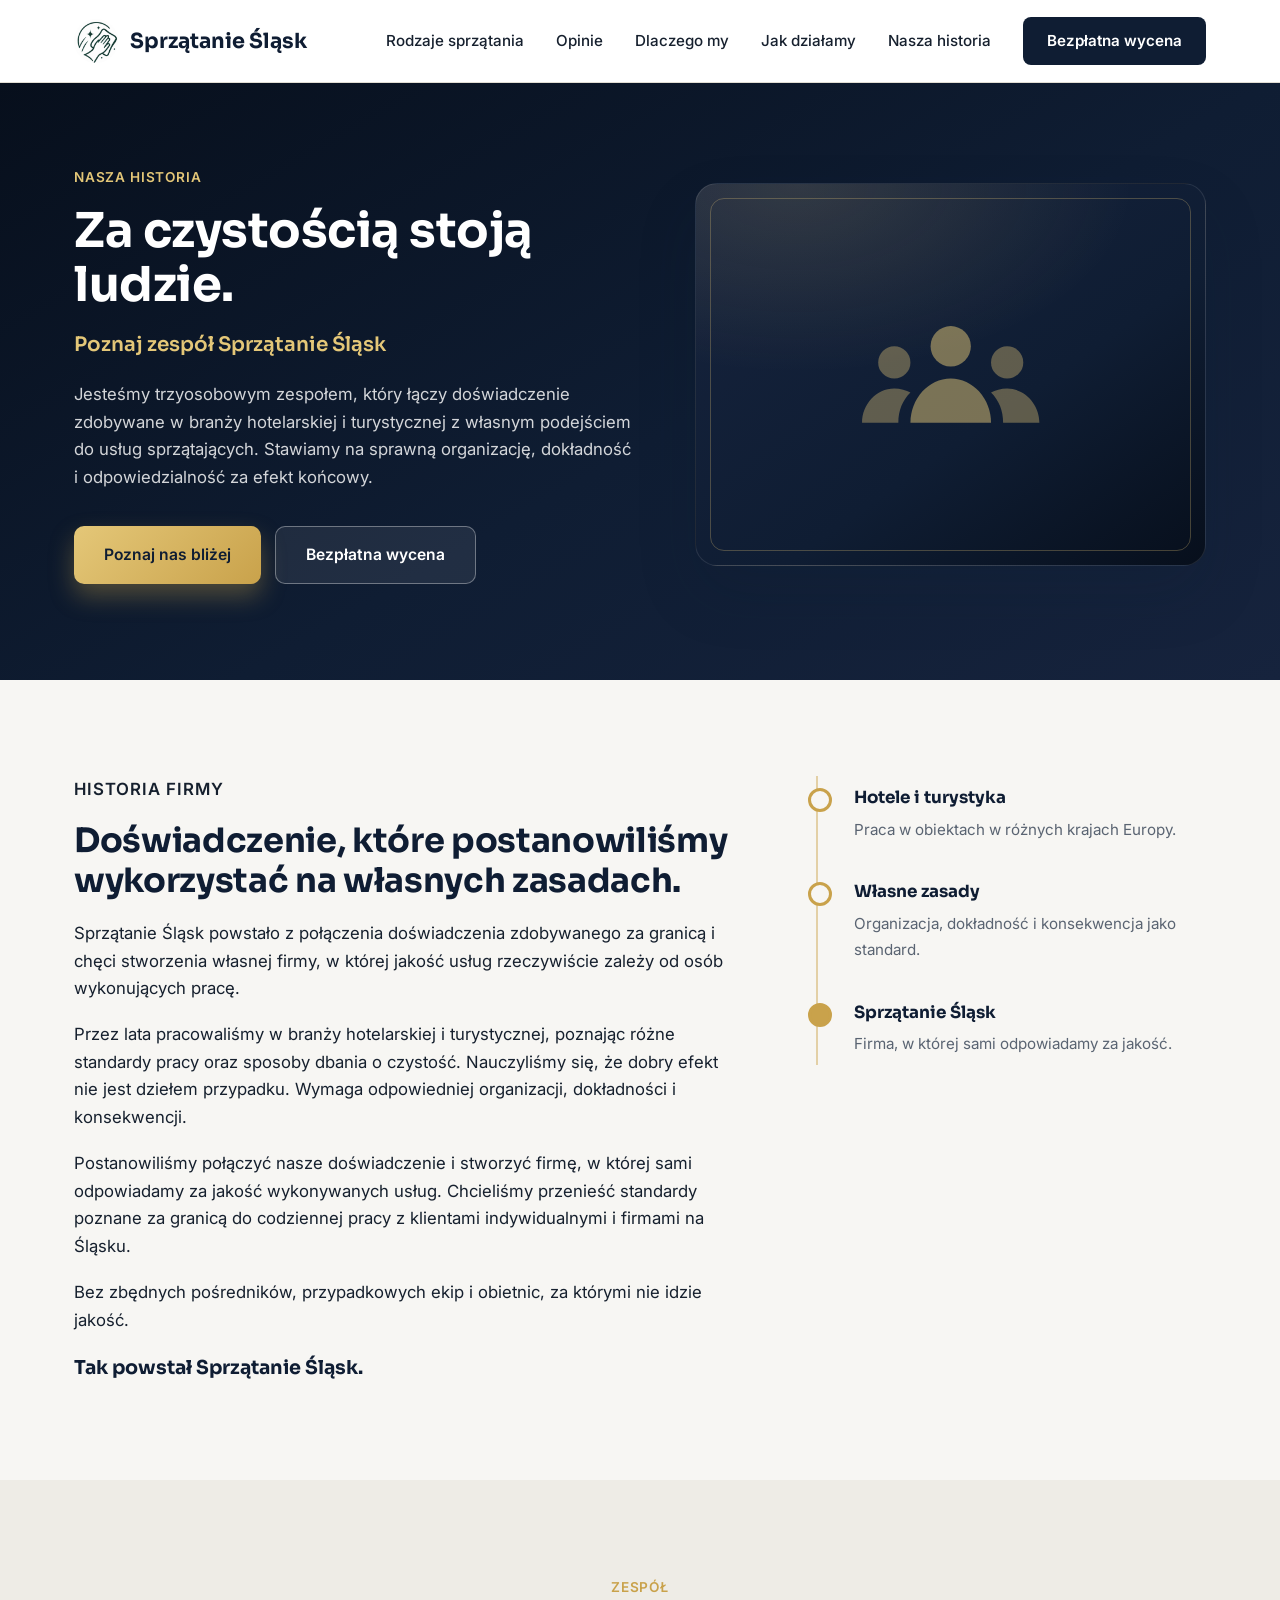
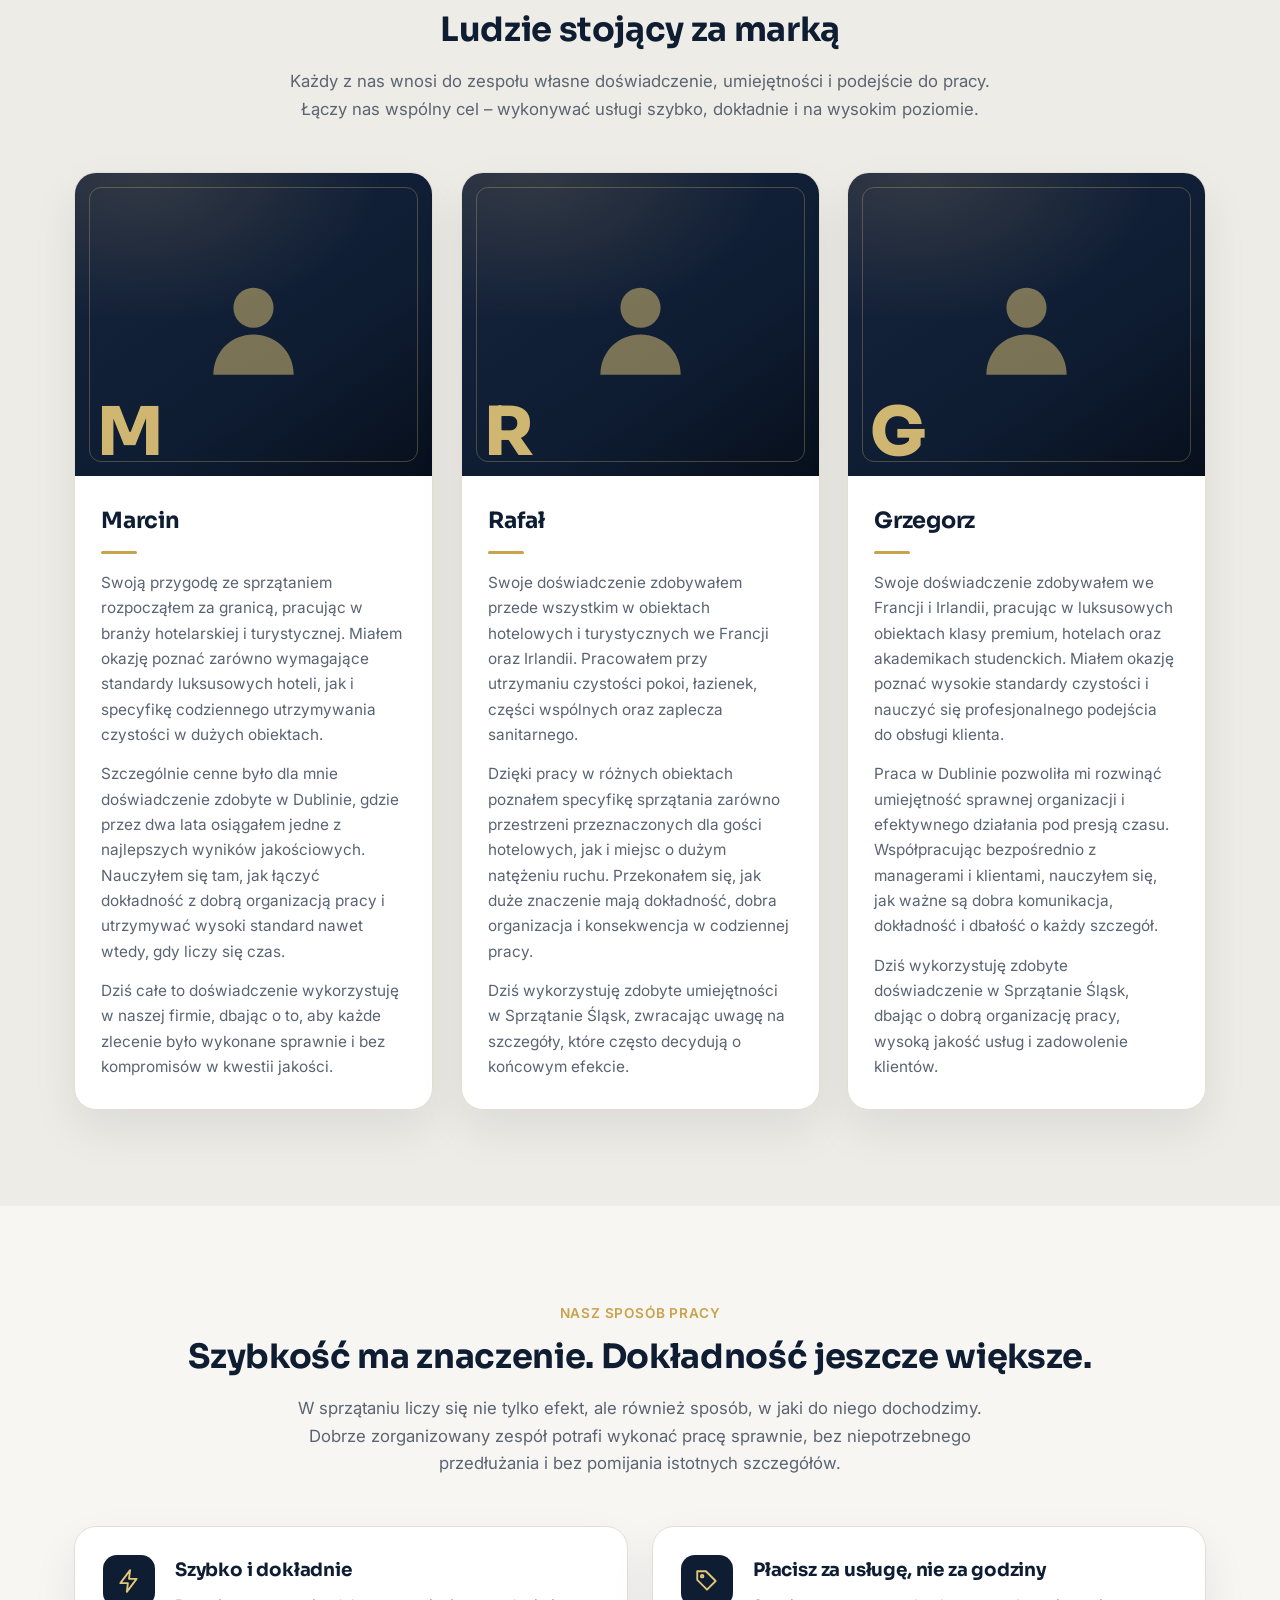
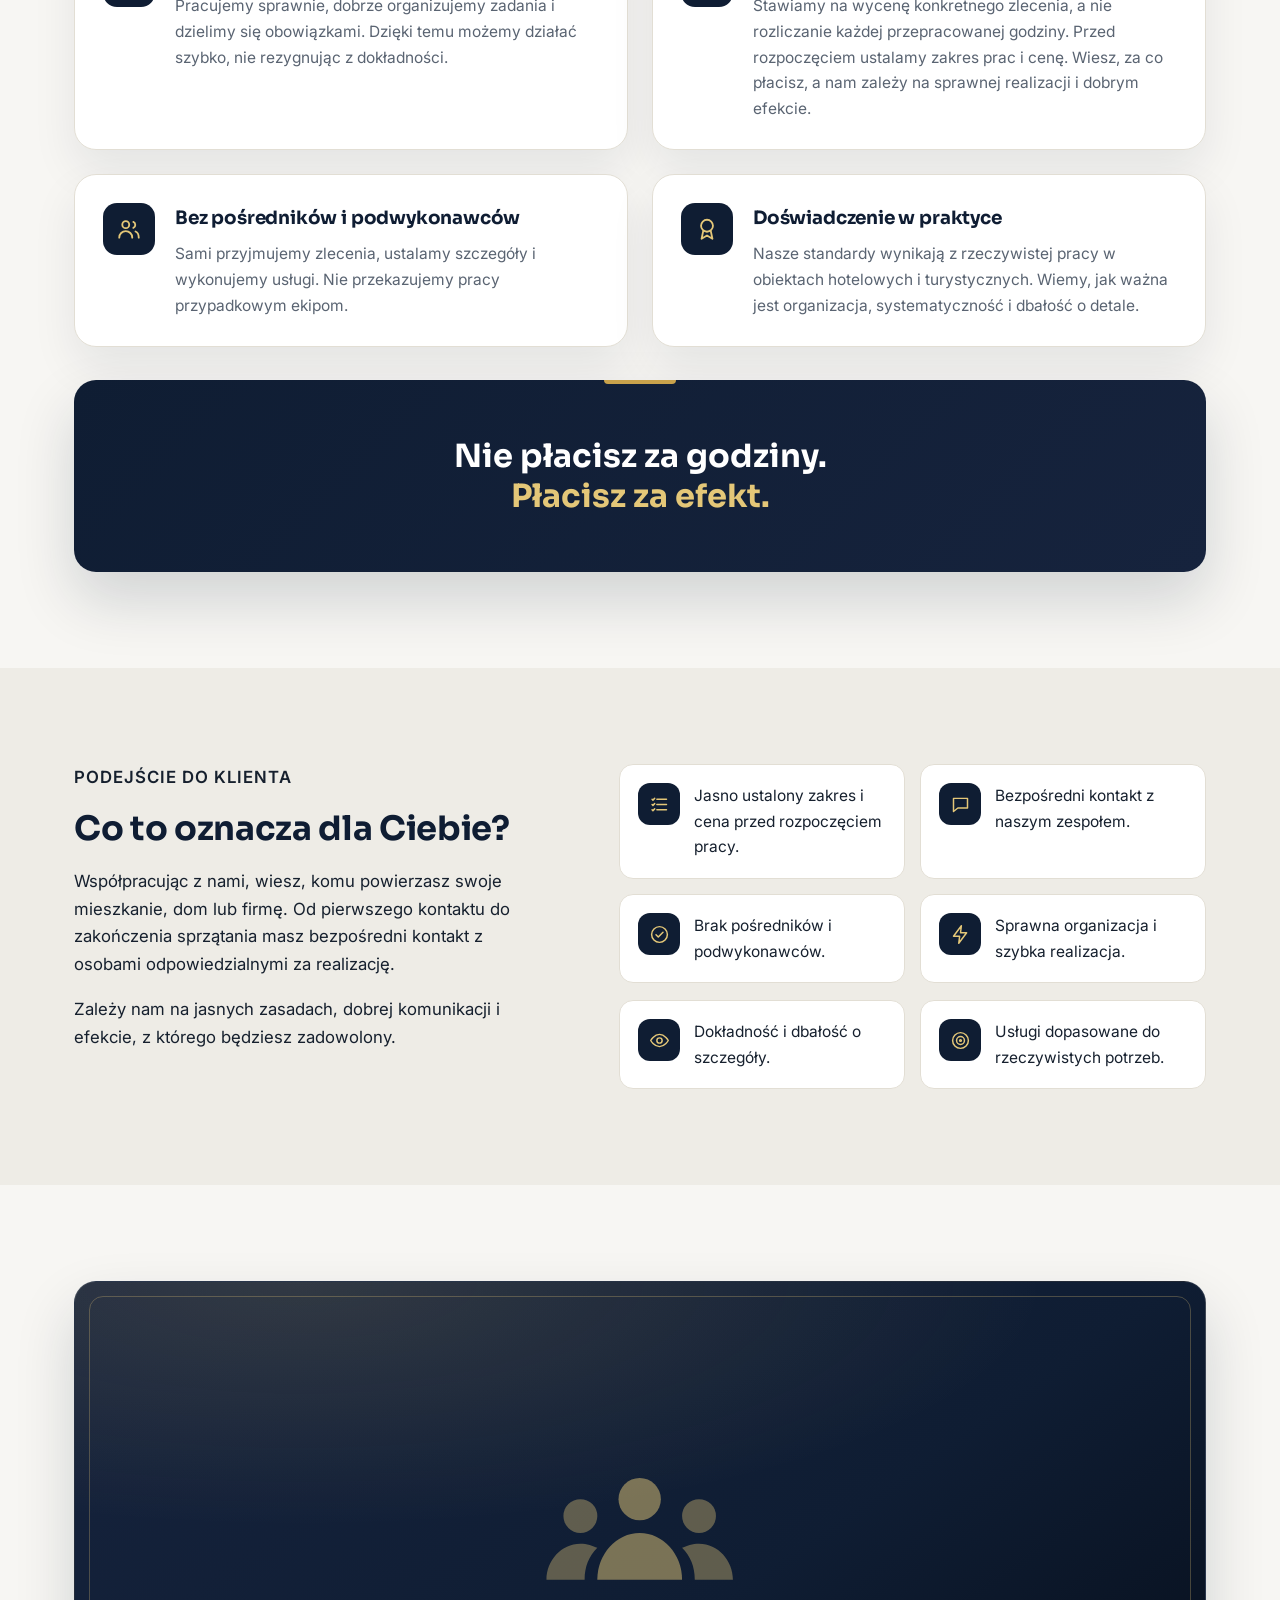
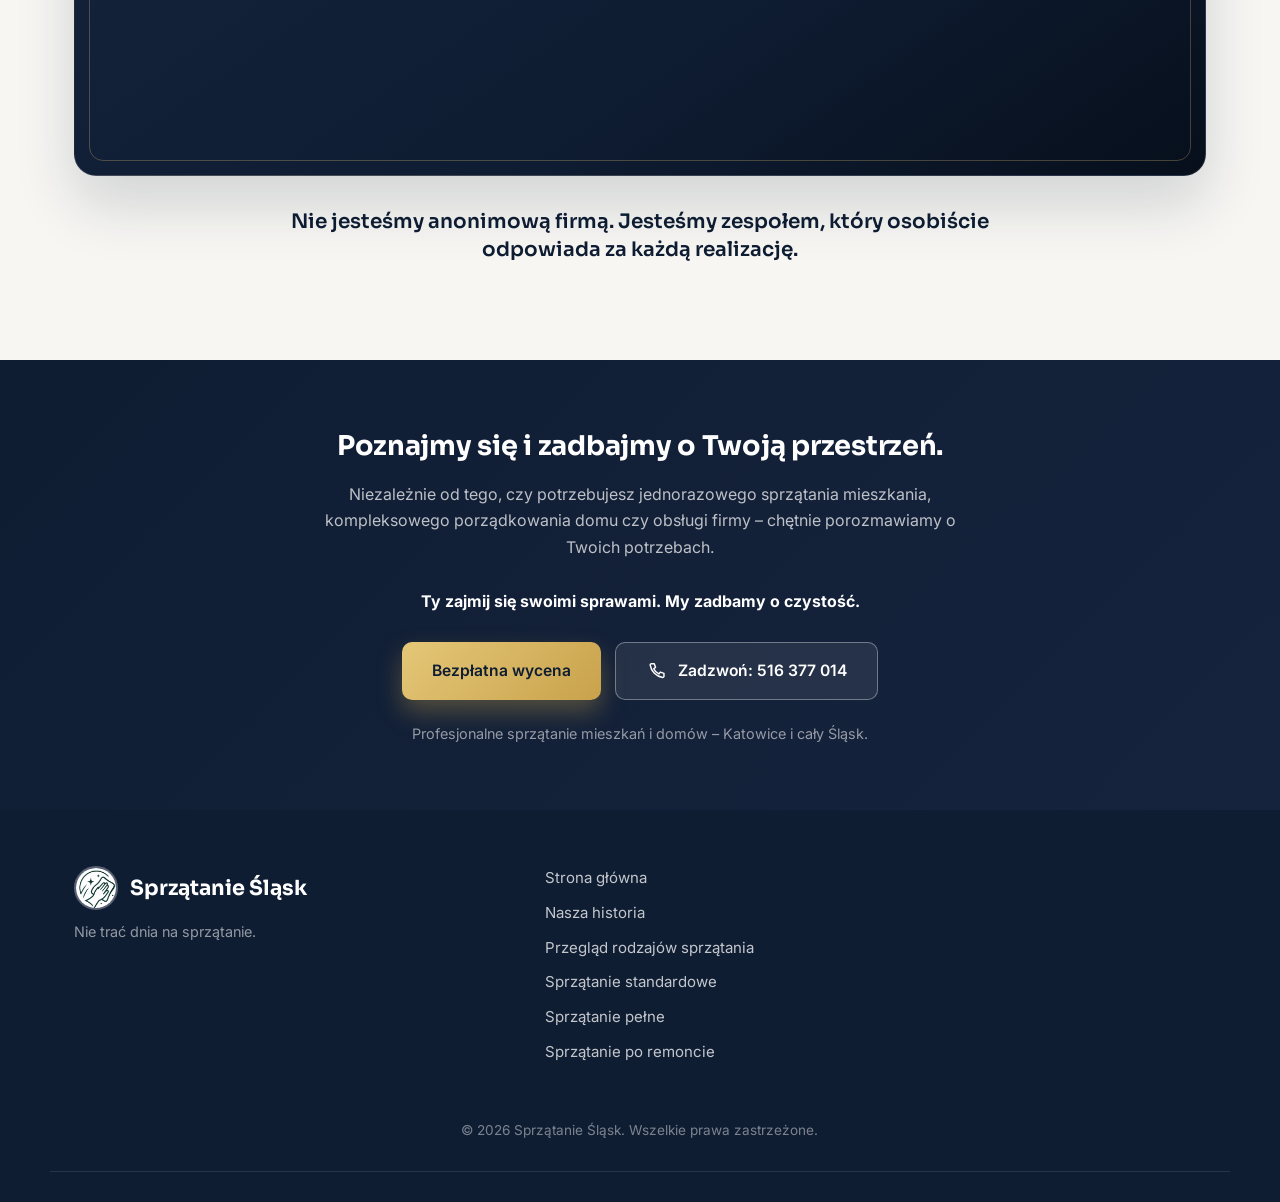
==== Nasza-historia/index.html @ 7690fae7 "Nasza historia: opis Grzegorza" ====
<!DOCTYPE html>
<html lang="pl">
<head>
<!-- Google Tag Manager -->
<script>(function(w,d,s,l,i){w[l]=w[l]||[];w[l].push({'gtm.start':
new Date().getTime(),event:'gtm.js'});var f=d.getElementsByTagName(s)[0],
j=d.createElement(s),dl=l!='dataLayer'?'&l='+l:'';j.async=true;j.src=
'https://www.googletagmanager.com/gtm.js?id='+i+dl;f.parentNode.insertBefore(j,f);
})(window,document,'script','dataLayer','GTM-MZFPNL9S');</script>
<!-- End Google Tag Manager -->
<meta charset="UTF-8">
<meta name="viewport" content="width=device-width, initial-scale=1.0">
<title>O nas – Poznaj zespół Sprzątanie Śląsk</title>
<meta name="description" content="Poznaj zespół Sprzątanie Śląsk. Doświadczenie hotelowe, szybkie i dokładne sprzątanie, bez pośredników i rozliczania za godziny.">
<link rel="canonical" href="https://sprzatanie.slask.pl/Nasza-historia/">
<link rel="icon" href="/favicon.ico" sizes="any">
<link rel="icon" type="image/png" sizes="192x192" href="/assets/icon-192.png">
<link rel="icon" type="image/png" sizes="512x512" href="/assets/icon-512.png">
<link rel="apple-touch-icon" sizes="180x180" href="/assets/apple-touch-icon.png">
<link rel="preconnect" href="https://fonts.googleapis.com">
<link rel="preconnect" href="https://fonts.gstatic.com" crossorigin>
<link href="https://fonts.googleapis.com/css2?family=Sora:wght@600;700;800&family=Inter:wght@400;500;600;700&display=swap" rel="stylesheet">
<link rel="stylesheet" href="/styles.css?v=5">
<link rel="stylesheet" href="/Nasza-historia/historia.css?v=1">
<!-- Cloudflare Web Analytics -->
<script type='module' src='https://static.cloudflareinsights.com/beacon.min.js' data-cf-beacon='{"token": "cde91d074a4e402f97309ad45cde456e"}'></script>
<!-- End Cloudflare Web Analytics -->
</head>
<body>

<!-- Google Tag Manager (noscript) -->
<noscript><iframe src="https://www.googletagmanager.com/ns.html?id=GTM-MZFPNL9S"
height="0" width="0" style="display:none;visibility:hidden"></iframe></noscript>
<!-- End Google Tag Manager (noscript) -->

  <body>

<!-- Google Tag Manager (noscript) -->
<noscript><iframe src="https://www.googletagmanager.com/ns.html?id=GTM-MZFPNL9S"
height="0" width="0" style="display:none;visibility:hidden"></iframe></noscript>
<!-- End Google Tag Manager (noscript) -->

  <!-- HEADER -->
  <header class="site-header">
    <div class="container header-inner">
      <a href="/" class="logo">
        <img src="/assets/logo.jpg" alt="Sprzątanie Śląsk – logo" class="logo-img">
        <span class="logo-text">Sprzątanie Śląsk</span>
      </a>
      <nav class="nav">
        <div class="nav-links">
          <a href="/#rodzaje">Rodzaje sprzątania</a>
          <a href="/#opinie">Opinie</a>
          <a href="/#dlaczego-my">Dlaczego my</a>
          <a href="/#jak-dzialamy">Jak działamy</a>
          <a href="/Nasza-historia/" aria-current="page">Nasza historia</a>
        </div>
        <a href="/#kontakt" class="nav-cta">Bezpłatna wycena</a>
      </nav>
    </div>
  </header>

  <main>
  <!-- 1. HERO -->
  <section class="hist-hero" aria-labelledby="hist-h1">
    <div class="container hist-hero-grid">
      <div>
        <p class="hist-kicker">Nasza historia</p>
        <h1 id="hist-h1">Za czystością stoją ludzie.</h1>
        <p class="hist-hero-sub">Poznaj zespół Sprzątanie Śląsk</p>
        <p class="hist-hero-text">Jesteśmy trzyosobowym zespołem, który łączy doświadczenie zdobywane w branży hotelarskiej i turystycznej z własnym podejściem do usług sprzątających. Stawiamy na sprawną organizację, dokładność i odpowiedzialność za efekt końcowy.</p>
        <div class="hist-actions">
          <a href="#historia" class="btn btn-gold">Poznaj nas bliżej</a>
          <a href="/#kontakt" class="btn btn-ghost">Bezpłatna wycena</a>
        </div>
      </div>
      <div class="hist-photo" role="img" aria-label="Miejsce na zdjęcie całego zespołu Sprzątanie Śląsk">
        <!-- Aby dodać zdjęcie zespołu: zastąp zawartość tego bloku znacznikiem <img src="..." alt="Zespół Sprzątanie Śląsk – firma sprzątająca na Śląsku"> -->
        <svg class="hist-photo-icon" viewBox="0 0 96 64" fill="currentColor" aria-hidden="true"><circle cx="48" cy="18" r="10"/><path d="M28 56c0-12 9-22 20-22s20 10 20 22z"/><circle cx="20" cy="26" r="8" opacity=".75"/><path d="M4 56c0-9 7-17 16-17 3 0 6 1 8 2-4 4-6 9-6 15z" opacity=".75"/><circle cx="76" cy="26" r="8" opacity=".75"/><path d="M92 56c0-9-7-17-16-17-3 0-6 1-8 2 4 4 6 9 6 15z" opacity=".75"/></svg>
      </div>
    </div>
  </section>

  <!-- 2. HISTORIA FIRMY -->
  <section class="hist-section" id="historia" aria-labelledby="hist-h-historia">
    <div class="container hist-story-grid">
      <div class="hist-story-text">
        <p class="hist-eyebrow reveal">Historia firmy</p>
        <h2 class="hist-title reveal" id="hist-h-historia">Doświadczenie, które postanowiliśmy wykorzystać na własnych zasadach.</h2>
        <p class="reveal">Sprzątanie Śląsk powstało z połączenia doświadczenia zdobywanego za granicą i chęci stworzenia własnej firmy, w której jakość usług rzeczywiście zależy od osób wykonujących pracę.</p>
        <p class="reveal">Przez lata pracowaliśmy w branży hotelarskiej i turystycznej, poznając różne standardy pracy oraz sposoby dbania o czystość. Nauczyliśmy się, że dobry efekt nie jest dziełem przypadku. Wymaga odpowiedniej organizacji, dokładności i konsekwencji.</p>
        <p class="reveal">Postanowiliśmy połączyć nasze doświadczenie i stworzyć firmę, w której sami odpowiadamy za jakość wykonywanych usług. Chcieliśmy przenieść standardy poznane za granicą do codziennej pracy z klientami indywidualnymi i firmami na Śląsku.</p>
        <p class="reveal">Bez zbędnych pośredników, przypadkowych ekip i obietnic, za którymi nie idzie jakość.</p>
        <p class="hist-story-closing reveal">Tak powstał Sprzątanie Śląsk.</p>
      </div>
      <div class="hist-path reveal" aria-label="Droga do powstania firmy">
        <div class="hist-path-step"><strong>Hotele i turystyka</strong><span>Praca w obiektach w różnych krajach Europy.</span></div>
        <div class="hist-path-step"><strong>Własne zasady</strong><span>Organizacja, dokładność i konsekwencja jako standard.</span></div>
        <div class="hist-path-step"><strong>Sprzątanie Śląsk</strong><span>Firma, w której sami odpowiadamy za jakość.</span></div>
      </div>
    </div>
  </section>

  <!-- 3. ZESPÓŁ -->
  <section class="hist-section hist-section--alt" id="zespol" aria-labelledby="hist-h-zespol">
    <div class="container">
      <div class="hist-head hist-head--center">
        <p class="hist-eyebrow reveal">Zespół</p>
        <h2 class="hist-title reveal" id="hist-h-zespol">Ludzie stojący za marką</h2>
        <p class="hist-lead reveal">Każdy z nas wnosi do zespołu własne doświadczenie, umiejętności i podejście do pracy. Łączy nas wspólny cel – wykonywać usługi szybko, dokładnie i na wysokim poziomie.</p>
      </div>
      <div class="hist-team-grid">
        <article class="hist-card reveal">
          <div class="hist-photo" role="img" aria-label="Miejsce na zdjęcie: Marcin, zespół Sprzątanie Śląsk">
            <!-- Aby dodać zdjęcie: zastąp zawartość tego bloku znacznikiem <img src="..." alt="Marcin – Sprzątanie Śląsk" loading="lazy"> -->
            <svg class="hist-photo-icon" viewBox="0 0 64 64" fill="currentColor" aria-hidden="true"><circle cx="32" cy="22" r="12"/><path d="M8 62c0-14 11-24 24-24s24 10 24 24z"/></svg><span class="hist-initial" aria-hidden="true">M</span>
          </div>
          <div class="hist-card-body">
            <h3>Marcin</h3>
            <p>Swoją przygodę ze sprzątaniem rozpocząłem za granicą, pracując w branży hotelarskiej i turystycznej. Miałem okazję poznać zarówno wymagające standardy luksusowych hoteli, jak i specyfikę codziennego utrzymywania czystości w dużych obiektach.</p><p>Szczególnie cenne było dla mnie doświadczenie zdobyte w Dublinie, gdzie przez dwa lata osiągałem jedne z najlepszych wyników jakościowych. Nauczyłem się tam, jak łączyć dokładność z dobrą organizacją pracy i utrzymywać wysoki standard nawet wtedy, gdy liczy się czas.</p><p>Dziś całe to doświadczenie wykorzystuję w naszej firmie, dbając o to, aby każde zlecenie było wykonane sprawnie i bez kompromisów w kwestii jakości.</p>
          </div>
        </article>
        <article class="hist-card reveal">
          <div class="hist-photo" role="img" aria-label="Miejsce na zdjęcie: Rafał, zespół Sprzątanie Śląsk">
            <!-- Aby dodać zdjęcie: zastąp zawartość tego bloku znacznikiem <img src="..." alt="Rafał – Sprzątanie Śląsk" loading="lazy"> -->
            <svg class="hist-photo-icon" viewBox="0 0 64 64" fill="currentColor" aria-hidden="true"><circle cx="32" cy="22" r="12"/><path d="M8 62c0-14 11-24 24-24s24 10 24 24z"/></svg><span class="hist-initial" aria-hidden="true">R</span>
          </div>
          <div class="hist-card-body">
            <h3>Rafał</h3>
            <p>Swoje doświadczenie zdobywałem przede wszystkim w obiektach hotelowych i turystycznych we Francji oraz Irlandii. Pracowałem przy utrzymaniu czystości pokoi, łazienek, części wspólnych oraz zaplecza sanitarnego.</p><p>Dzięki pracy w różnych obiektach poznałem specyfikę sprzątania zarówno przestrzeni przeznaczonych dla gości hotelowych, jak i miejsc o dużym natężeniu ruchu. Przekonałem się, jak duże znaczenie mają dokładność, dobra organizacja i konsekwencja w codziennej pracy.</p><p>Dziś wykorzystuję zdobyte umiejętności w Sprzątanie Śląsk, zwracając uwagę na szczegóły, które często decydują o końcowym efekcie.</p>
          </div>
        </article>
        <article class="hist-card reveal">
          <div class="hist-photo" role="img" aria-label="Miejsce na zdjęcie: Grzegorz, zespół Sprzątanie Śląsk">
            <!-- Aby dodać zdjęcie: zastąp zawartość tego bloku znacznikiem <img src="..." alt="Grzegorz – Sprzątanie Śląsk" loading="lazy"> -->
            <svg class="hist-photo-icon" viewBox="0 0 64 64" fill="currentColor" aria-hidden="true"><circle cx="32" cy="22" r="12"/><path d="M8 62c0-14 11-24 24-24s24 10 24 24z"/></svg><span class="hist-initial" aria-hidden="true">G</span>
          </div>
          <div class="hist-card-body">
            <h3>Grzegorz</h3>
            <p>Swoje doświadczenie zdobywałem we Francji i Irlandii, pracując w luksusowych obiektach klasy premium, hotelach oraz akademikach studenckich. Miałem okazję poznać wysokie standardy czystości i nauczyć się profesjonalnego podejścia do obsługi klienta.</p>
            <p>Praca w Dublinie pozwoliła mi rozwinąć umiejętność sprawnej organizacji i efektywnego działania pod presją czasu. Współpracując bezpośrednio z managerami i klientami, nauczyłem się, jak ważne są dobra komunikacja, dokładność i dbałość o każdy szczegół.</p>
            <p>Dziś wykorzystuję zdobyte doświadczenie w Sprzątanie Śląsk, dbając o dobrą organizację pracy, wysoką jakość usług i zadowolenie klientów.</p>
          </div>
        </article>
      </div>
    </div>
  </section>

  <!-- 4. WYRÓŻNIKI -->
  <section class="hist-section" id="wyroznik" aria-labelledby="hist-h-wyr">
    <div class="container">
      <div class="hist-head hist-head--center">
        <p class="hist-eyebrow reveal">Nasz sposób pracy</p>
        <h2 class="hist-title reveal" id="hist-h-wyr">Szybkość ma znaczenie. Dokładność jeszcze większe.</h2>
        <p class="hist-lead reveal">W sprzątaniu liczy się nie tylko efekt, ale również sposób, w jaki do niego dochodzimy. Dobrze zorganizowany zespół potrafi wykonać pracę sprawnie, bez niepotrzebnego przedłużania i bez pomijania istotnych szczegółów.</p>
      </div>
      <div class="hist-diff-grid">
        <article class="hist-diff reveal"><span class="hist-icon" aria-hidden="true"><svg viewBox="0 0 24 24" fill="none" stroke="currentColor" stroke-width="1.7" stroke-linecap="round" stroke-linejoin="round"><path d="M13 2 4 14h7l-1 8 9-12h-7z"/></svg></span><div><h3>Szybko i dokładnie</h3><p>Pracujemy sprawnie, dobrze organizujemy zadania i dzielimy się obowiązkami. Dzięki temu możemy działać szybko, nie rezygnując z dokładności.</p></div></article>
        <article class="hist-diff reveal"><span class="hist-icon" aria-hidden="true"><svg viewBox="0 0 24 24" fill="none" stroke="currentColor" stroke-width="1.7" stroke-linecap="round" stroke-linejoin="round"><path d="M20 12 12 20 3 11V3h8z"/><circle cx="7.5" cy="7.5" r="1.2"/></svg></span><div><h3>Płacisz za usługę, nie za godziny</h3><p>Stawiamy na wycenę konkretnego zlecenia, a nie rozliczanie każdej przepracowanej godziny. Przed rozpoczęciem ustalamy zakres prac i cenę. Wiesz, za co płacisz, a nam zależy na sprawnej realizacji i dobrym efekcie.</p></div></article>
        <article class="hist-diff reveal"><span class="hist-icon" aria-hidden="true"><svg viewBox="0 0 24 24" fill="none" stroke="currentColor" stroke-width="1.7" stroke-linecap="round" stroke-linejoin="round"><circle cx="9" cy="8" r="3.2"/><path d="M3 20c0-3.5 2.7-6 6-6s6 2.5 6 6"/><path d="M16 5.5a3 3 0 0 1 0 5.5M18 14.3c1.8.7 3 2.5 3 5.7"/></svg></span><div><h3>Bez pośredników i podwykonawców</h3><p>Sami przyjmujemy zlecenia, ustalamy szczegóły i wykonujemy usługi. Nie przekazujemy pracy przypadkowym ekipom.</p></div></article>
        <article class="hist-diff reveal"><span class="hist-icon" aria-hidden="true"><svg viewBox="0 0 24 24" fill="none" stroke="currentColor" stroke-width="1.7" stroke-linecap="round" stroke-linejoin="round"><circle cx="12" cy="9" r="5.5"/><path d="m8.5 14 -1.5 7 5-3 5 3-1.5-7"/></svg></span><div><h3>Doświadczenie w praktyce</h3><p>Nasze standardy wynikają z rzeczywistej pracy w obiektach hotelowych i turystycznych. Wiemy, jak ważna jest organizacja, systematyczność i dbałość o detale.</p></div></article>
      </div>
      <div class="hist-quote reveal">
        <p>Nie płacisz za godziny.<br><span>Płacisz za efekt.</span></p>
      </div>
    </div>
  </section>

  <!-- 5. PODEJŚCIE DO KLIENTA -->
  <section class="hist-section hist-section--alt" id="podejscie" aria-labelledby="hist-h-klient">
    <div class="container hist-client-grid">
      <div class="hist-client-text">
        <p class="hist-eyebrow reveal">Podejście do klienta</p>
        <h2 class="hist-title reveal" id="hist-h-klient">Co to oznacza dla Ciebie?</h2>
        <p class="reveal">Współpracując z nami, wiesz, komu powierzasz swoje mieszkanie, dom lub firmę. Od pierwszego kontaktu do zakończenia sprzątania masz bezpośredni kontakt z osobami odpowiedzialnymi za realizację.</p>
        <p class="reveal">Zależy nam na jasnych zasadach, dobrej komunikacji i efekcie, z którego będziesz zadowolony.</p>
      </div>
      <ul class="hist-benefits">
        <li class="hist-benefit reveal"><span class="hist-icon" aria-hidden="true"><svg viewBox="0 0 24 24" fill="none" stroke="currentColor" stroke-width="1.7" stroke-linecap="round" stroke-linejoin="round"><path d="M9 6h11M9 12h11M9 18h11"/><path d="m3.5 6 1 1 2-2M3.5 12l1 1 2-2M3.5 18l1 1 2-2"/></svg></span><span>Jasno ustalony zakres i cena przed rozpoczęciem pracy.</span></li>
        <li class="hist-benefit reveal"><span class="hist-icon" aria-hidden="true"><svg viewBox="0 0 24 24" fill="none" stroke="currentColor" stroke-width="1.7" stroke-linecap="round" stroke-linejoin="round"><path d="M4 5h16v11H9l-5 4z"/></svg></span><span>Bezpośredni kontakt z naszym zespołem.</span></li>
        <li class="hist-benefit reveal"><span class="hist-icon" aria-hidden="true"><svg viewBox="0 0 24 24" fill="none" stroke="currentColor" stroke-width="1.7" stroke-linecap="round" stroke-linejoin="round"><circle cx="12" cy="12" r="9"/><path d="m8 12.3 2.6 2.6L16 9.5"/></svg></span><span>Brak pośredników i podwykonawców.</span></li>
        <li class="hist-benefit reveal"><span class="hist-icon" aria-hidden="true"><svg viewBox="0 0 24 24" fill="none" stroke="currentColor" stroke-width="1.7" stroke-linecap="round" stroke-linejoin="round"><path d="M13 2 4 14h7l-1 8 9-12h-7z"/></svg></span><span>Sprawna organizacja i szybka realizacja.</span></li>
        <li class="hist-benefit reveal"><span class="hist-icon" aria-hidden="true"><svg viewBox="0 0 24 24" fill="none" stroke="currentColor" stroke-width="1.7" stroke-linecap="round" stroke-linejoin="round"><path d="M2 12s3.7-7 10-7 10 7 10 7-3.7 7-10 7S2 12 2 12z"/><circle cx="12" cy="12" r="3"/></svg></span><span>Dokładność i dbałość o szczegóły.</span></li>
        <li class="hist-benefit reveal"><span class="hist-icon" aria-hidden="true"><svg viewBox="0 0 24 24" fill="none" stroke="currentColor" stroke-width="1.7" stroke-linecap="round" stroke-linejoin="round"><circle cx="12" cy="12" r="9"/><circle cx="12" cy="12" r="4.5"/><circle cx="12" cy="12" r="1"/></svg></span><span>Usługi dopasowane do rzeczywistych potrzeb.</span></li>
      </ul>
    </div>
  </section>

  <!-- 6. ZDJĘCIE ZESPOŁU -->
  <section class="hist-section hist-team-photo" aria-label="Zdjęcie zespołu">
    <div class="container">
      <figure class="reveal">
        <div class="hist-photo" role="img" aria-label="Miejsce na wspólne zdjęcie zespołu Sprzątanie Śląsk">
          <!-- Aby dodać zdjęcie: zastąp zawartość tego bloku znacznikiem <img src="..." alt="Zespół Sprzątanie Śląsk – profesjonalne sprzątanie na Śląsku" loading="lazy"> -->
          <svg class="hist-photo-icon" viewBox="0 0 96 64" fill="currentColor" aria-hidden="true"><circle cx="48" cy="18" r="10"/><path d="M28 56c0-12 9-22 20-22s20 10 20 22z"/><circle cx="20" cy="26" r="8" opacity=".75"/><path d="M4 56c0-9 7-17 16-17 3 0 6 1 8 2-4 4-6 9-6 15z" opacity=".75"/><circle cx="76" cy="26" r="8" opacity=".75"/><path d="M92 56c0-9-7-17-16-17-3 0-6 1-8 2 4 4 6 9 6 15z" opacity=".75"/></svg>
        </div>
        <figcaption class="hist-team-caption">Nie jesteśmy anonimową firmą. Jesteśmy zespołem, który osobiście odpowiada za każdą realizację.</figcaption>
      </figure>
    </div>
  </section>

  <!-- 7. CTA -->
  <section class="cta-band" aria-labelledby="hist-h-cta">
    <div class="container cta-band-inner">
      <h2 id="hist-h-cta">Poznajmy się i zadbajmy o Twoją przestrzeń.</h2>
      <p class="hist-cta-lead">Niezależnie od tego, czy potrzebujesz jednorazowego sprzątania mieszkania, kompleksowego porządkowania domu czy obsługi firmy – chętnie porozmawiamy o Twoich potrzebach.</p>
      <p class="hist-cta-lead"><strong style="color:var(--white)">Ty zajmij się swoimi sprawami. My zadbamy o czystość.</strong></p>
      <div class="cta-band-actions">
        <a href="/#kontakt" class="btn btn-gold">Bezpłatna wycena</a>
        <a href="tel:+48516377014" class="btn btn-ghost"><svg viewBox="0 0 24 24" fill="none" stroke="currentColor" stroke-width="1.6" stroke-linecap="round" stroke-linejoin="round" width="18" height="18"><path d="M6 4h3l1.4 4-2 1.6a11.5 11.5 0 0 0 5.6 5.6l1.6-2 4 1.4v3a1.4 1.4 0 0 1-1.5 1.4A16 16 0 0 1 4.6 5.5 1.4 1.4 0 0 1 6 4Z"/></svg>Zadzwoń: 516 377 014</a>
      </div>
      <p class="hist-cta-note">Profesjonalne sprzątanie mieszkań i domów – Katowice i cały Śląsk.</p>
    </div>
  </section>
  </main>

  <!-- FOOTER -->
  <footer class="site-footer">
    <div class="container footer-inner">
      <div class="footer-brand">
        <div class="logo">
          <img src="/assets/logo.jpg" alt="Sprzątanie Śląsk – logo" class="logo-img">
          <span class="logo-text">Sprzątanie Śląsk</span>
        </div>
        <p class="footer-tagline">Nie trać dnia na sprzątanie.</p>
      </div>
      <nav class="footer-nav">
        <a href="/">Strona główna</a>
        <a href="/Nasza-historia/">Nasza historia</a>
        <a href="/rodzaje-sprzatania/">Przegląd rodzajów sprzątania</a>
        <a href="/sprzatanie-standardowe/">Sprzątanie standardowe</a>
        <a href="/sprzatanie-pelne/">Sprzątanie pełne</a>
        <a href="/sprzatanie-po-remoncie/">Sprzątanie po remoncie</a>
      </nav>
      <p class="footer-copy">&copy; <span id="year"></span> Sprzątanie Śląsk. Wszelkie prawa zastrzeżone.</p>
    </div>
  </footer>

  <script src="/common.js"></script>
</body>
</html>
---- styles.css ----
/* ===== Reset & Base ===== */
* {
  margin: 0;
  padding: 0;
  box-sizing: border-box;
}

:root {
  /* Paleta premium: granat + złoto */
  --navy-deep: #070f1c;
  --navy: #0f1d33;
  --navy-2: #16233d;
  --navy-light: #24345a;
  --gold: #c9a24b;
  --gold-light: #e4c778;
  --bg: #f7f6f3;
  --bg-alt: #eeece6;
  --white: #ffffff;
  --text-dark: #16202e;
  --text-muted: #5a6472;
  --border: #e2ded4;
  --radius: 14px;
  --radius-lg: 22px;
  /* Turkusowo-zielony akcent (ten sam zielony co strefa na mapie) —
     uzywany punktowo: checkmarki, znaczniki, drobne wyroznienia. */
  --accent-green: #2fb86a;
  --accent-green-dark: #1a7a46;
  --accent-green-bg: rgba(47, 184, 106, 0.12);
  --shadow: 0 20px 45px rgba(15, 29, 51, 0.08);
  --shadow-lg: 0 28px 60px rgba(15, 29, 51, 0.16);
  --font-head: "Sora", "Inter", sans-serif;
  --font-body: "Inter", sans-serif;
}

html {
  scroll-behavior: smooth;
}

body {
  font-family: var(--font-body);
  color: var(--text-dark);
  background: var(--bg);
  line-height: 1.65;
  -webkit-font-smoothing: antialiased;
}

.container {
  max-width: 1180px;
  margin: 0 auto;
  padding: 0 24px;
}

img {
  display: block;
  max-width: 100%;
}

a {
  text-decoration: none;
  color: inherit;
}

ul {
  list-style: none;
}

svg {
  width: 22px;
  height: 22px;
  flex-shrink: 0;
}

h1, h2, h3, h4 {
  font-family: var(--font-head);
  font-weight: 700;
  color: var(--navy);
  letter-spacing: -0.01em;
}

/* ===== Buttons ===== */
.btn {
  display: inline-flex;
  align-items: center;
  gap: 10px;
  justify-content: center;
  padding: 15px 30px;
  border-radius: 10px;
  font-weight: 600;
  font-size: 0.98rem;
  border: none;
  cursor: pointer;
  transition: transform 0.2s ease, box-shadow 0.2s ease, background 0.2s ease;
  font-family: var(--font-body);
}

.btn-gold {
  background: linear-gradient(135deg, var(--gold-light), var(--gold));
  color: var(--navy);
  box-shadow: 0 12px 24px rgba(201, 162, 75, 0.35);
}

.btn-gold:hover {
  transform: translateY(-2px);
  box-shadow: 0 16px 30px rgba(201, 162, 75, 0.45);
}

.btn-ghost {
  background: rgba(255, 255, 255, 0.08);
  color: var(--white);
  border: 1.5px solid rgba(255, 255, 255, 0.35);
}

.btn-ghost:hover {
  background: rgba(255, 255, 255, 0.16);
  border-color: rgba(255, 255, 255, 0.6);
}

.btn-full {
  width: 100%;
}

/* ===== Header ===== */
.site-header {
  background: var(--white);
  position: sticky;
  top: 0;
  z-index: 100;
  box-shadow: 0 1px 0 var(--border);
}

/* Prevent section headings from being hidden behind the sticky header
   when navigating via in-page anchor links (#usugi, #kontakt, etc.) */
section[id] {
  scroll-margin-top: 100px;
}

.header-inner {
  display: flex;
  align-items: center;
  justify-content: space-between;
  height: 82px;
}

.logo {
  display: flex;
  align-items: center;
  gap: 12px;
  font-family: var(--font-head);
  font-weight: 700;
  font-size: 1.3rem;
  color: var(--navy);
}

.logo-img {
  width: 44px;
  height: 44px;
  border-radius: 50%;
  object-fit: cover;
  flex-shrink: 0;
}

.nav {
  display: flex;
  align-items: center;
  gap: 32px;
  font-weight: 500;
  font-size: 0.95rem;
}

.nav-links {
  display: flex;
  align-items: center;
  gap: 32px;
}

.nav a {
  color: var(--text-dark);
  transition: color 0.2s ease;
}

.nav a:hover {
  color: var(--gold);
}

.nav-cta {
  background: var(--navy);
  color: var(--white) !important;
  padding: 11px 24px;
  border-radius: 8px;
  font-weight: 600;
  transition: background 0.2s ease;
}

.nav-cta:hover {
  background: var(--navy-light);
}

/* ===== Hero ===== */
.hero {
  position: relative;
  min-height: 640px;
  display: flex;
  flex-direction: column;
  justify-content: space-between;
  overflow: hidden;
}

.hero-media {
  position: absolute;
  inset: 0;
  z-index: 0;
}

.hero-img {
  width: 100%;
  height: 100%;
  object-fit: cover;
  object-position: center 30%;
}

.hero-overlay {
  position: absolute;
  inset: 0;
  background: linear-gradient(115deg, rgba(15, 29, 51, 0.95) 0%, rgba(15, 29, 51, 0.88) 45%, rgba(15, 29, 51, 0.68) 100%);
}

.hero-inner {
  position: relative;
  z-index: 1;
  padding: 64px 24px 40px;
  max-width: 860px;
}

/* Linijka z miastami — płynnie przesuwa się w lewo */
.hero-ticker {
  position: relative;
  z-index: 1;
  overflow: hidden;
  border-bottom: 2px solid var(--gold-light);
  background: transparent;
  padding: 14px 0;
}

.hero-ticker-track {
  display: flex;
  width: max-content;
  animation: hero-ticker-scroll 240s linear infinite;
}

.hero-ticker-list {
  display: flex;
  flex-shrink: 0;
}

.hero-ticker-list span {
  color: var(--gold-light);
  font-weight: 600;
  font-size: 0.95rem;
  letter-spacing: 0.06em;
  text-transform: uppercase;
  white-space: nowrap;
  padding: 0 32px;
  text-shadow: 0 1px 10px rgba(7, 15, 28, 0.8);
}

@keyframes hero-ticker-scroll {
  from { transform: translateX(0); }
  to { transform: translateX(-50%); }
}

/* Telefony: przewijanie o 50% szybsze (240 s -> 160 s) */
@media (max-width: 720px) {
  .hero-ticker-track { animation-duration: 160s; }
}

@media (prefers-reduced-motion: reduce) {
  .hero-ticker-track { animation-duration: 400s; }
}

.hero-kicker {
  color: var(--gold-light);
  font-weight: 600;
  font-size: 0.9rem;
  letter-spacing: 0.04em;
  text-transform: uppercase;
  margin-bottom: 18px;
}

.hero h1 {
  font-size: 3.1rem;
  line-height: 1.15;
  color: var(--white);
  margin-bottom: 24px;
  text-shadow: 0 2px 16px rgba(7, 15, 28, 0.45);
}

.hero h1 span {
  color: var(--gold-light);
}

.hero-subtitle {
  font-size: 1.3rem;
  font-weight: 700;
  line-height: 1.35;
  color: var(--gold-light);
  margin-bottom: 18px;
  max-width: 560px;
  text-shadow: 0 1px 12px rgba(7, 15, 28, 0.75), 0 0 4px rgba(7, 15, 28, 0.6);
}

.hero-text {
  font-size: 1.08rem;
  color: rgba(255, 255, 255, 0.88);
  margin-bottom: 34px;
  max-width: 560px;
  text-shadow: 0 1px 10px rgba(7, 15, 28, 0.6);
}

.hero-actions {
  display: flex;
  align-items: center;
  gap: 16px;
  flex-wrap: wrap;
}

@media (min-width: 860px) {
  .hero-actions {
    flex-wrap: nowrap;
  }
}

/* Odręczne "lub" między głównym CTA a opcją kontaktu telefonicznego */
.hero-or {
  font-family: "Dancing Script", cursive;
  font-weight: 700;
  font-size: 1.85rem;
  color: var(--white);
  transform: rotate(-9deg);
  display: inline-block;
}

/* Para przycisków kontaktowych (numer + prośba o kontakt) — blisko siebie, jak jedna grupa */
.hero-phone-group {
  display: flex;
  gap: 10px;
  flex-wrap: wrap;
}

/* ===== Trust strip ===== */
.trust-strip {
  background: var(--navy);
  padding: 36px 0;
}

.trust-grid {
  display: grid;
  grid-template-columns: repeat(4, 1fr);
  gap: 24px;
}

.trust-item {
  display: flex;
  flex-direction: column;
  align-items: center;
  text-align: center;
  gap: 6px;
}

.trust-number {
  font-family: var(--font-head);
  font-size: 2.2rem;
  font-weight: 800;
  color: var(--gold-light);
}

.trust-label {
  font-size: 0.85rem;
  color: rgba(255, 255, 255, 0.7);
  line-height: 1.4;
}

/* ===== Section titles ===== */
.section-kicker {
  color: var(--gold);
  font-weight: 600;
  font-size: 0.85rem;
  letter-spacing: 0.06em;
  text-transform: uppercase;
  text-align: center;
  margin-bottom: 12px;
}

.section-title {
  font-size: 2.1rem;
  text-align: center;
  margin-bottom: 14px;
}

.section-subtitle {
  text-align: center;
  color: var(--text-muted);
  margin-bottom: 52px;
  font-size: 1.03rem;
  max-width: 620px;
  margin-left: auto;
  margin-right: auto;
}

/* ===== Services ===== */
.services {
  padding: 100px 0;
}

.service-category {
  margin-bottom: 52px;
}

.service-category:last-child {
  margin-bottom: 0;
}

.service-category-title {
  font-size: 1.15rem;
  color: var(--gold);
  margin-bottom: 26px;
  padding-bottom: 12px;
  border-bottom: 1px solid var(--border);
  font-weight: 600;
  text-transform: uppercase;
  letter-spacing: 0.03em;
}

.services-grid {
  display: grid;
  grid-template-columns: repeat(auto-fit, minmax(260px, 1fr));
  gap: 26px;
}

.service-card {
  background: var(--white);
  border-radius: var(--radius);
  padding: 32px 26px;
  box-shadow: var(--shadow);
  transition: transform 0.25s ease, box-shadow 0.25s ease;
  border: 1px solid var(--border);
}

.service-card:hover {
  transform: translateY(-6px);
  box-shadow: var(--shadow-lg);
}

.service-icon {
  width: 52px;
  height: 52px;
  border-radius: 12px;
  background: linear-gradient(135deg, var(--navy), var(--navy-light));
  display: flex;
  align-items: center;
  justify-content: center;
  margin-bottom: 18px;
  color: var(--gold-light);
}

.service-icon svg {
  width: 26px;
  height: 26px;
}

.service-card h4 {
  margin-bottom: 10px;
  font-size: 1.08rem;
}

.service-card p {
  color: var(--text-muted);
  font-size: 0.95rem;
}

/* ===== Gallery ===== */
.gallery {
  display: grid;
  grid-template-columns: repeat(4, 1fr);
  grid-auto-rows: 1fr;
  gap: 6px;
}

.gallery-item {
  aspect-ratio: 4 / 3;
  overflow: hidden;
}

/* Zdjęcie pionowe (łazienka) — zajmuje 2 rzędy, żeby nie kadrować go za mocno */
.gallery-item-wide {
  grid-row: span 2;
  aspect-ratio: auto;
}

.gallery-item-wide img {
  object-position: center;
}

.gallery-item img {
  width: 100%;
  height: 100%;
  object-fit: cover;
  transition: transform 0.4s ease;
}

.gallery-item:hover img {
  transform: scale(1.06);
}

/* ===== Process ===== */
.process {
  background: var(--bg-alt);
  padding: 100px 0;
}

.process-grid {
  display: grid;
  grid-template-columns: repeat(4, 1fr);
  gap: 30px;
}

.process-step {
  position: relative;
  padding-top: 8px;
}

.process-number {
  display: block;
  font-family: var(--font-head);
  font-size: 2.6rem;
  font-weight: 800;
  color: var(--navy);
  opacity: 0.14;
  margin-bottom: -8px;
}

.process-step h4 {
  font-size: 1.1rem;
  margin-bottom: 8px;
}

.process-step p {
  color: var(--text-muted);
  font-size: 0.94rem;
}

/* ===== About ===== */
.about {
  display: grid;
  grid-template-columns: 1fr 1fr;
  min-height: 620px;
}

.about-media {
  overflow: hidden;
}

.about-media img {
  width: 100%;
  height: 100%;
  object-fit: cover;
}

.about-content {
  background: var(--navy);
  display: flex;
  align-items: center;
}

.about-inner {
  padding: 80px 60px;
  max-width: 560px;
}

.about-content .section-kicker {
  text-align: left;
}

.about-content .section-title {
  text-align: left;
  color: var(--white);
}

.about-text {
  color: rgba(255, 255, 255, 0.78);
  font-size: 1rem;
  margin-bottom: 18px;
}

.about-list {
  margin-top: 26px;
  display: flex;
  flex-direction: column;
  gap: 16px;
}

.about-list li {
  display: flex;
  align-items: flex-start;
  gap: 12px;
  color: rgba(255, 255, 255, 0.88);
  font-size: 0.96rem;
}

.about-list svg {
  color: var(--gold-light);
  flex-shrink: 0;
  margin-top: 2px;
}

/* ===== Promo ===== */
.promo {
  background: linear-gradient(135deg, var(--navy) 0%, var(--navy-2) 100%);
  padding: 80px 0;
}

.promo-inner {
  text-align: center;
}

.promo-title {
  font-size: 2.6rem;
  color: var(--gold-light);
  margin-bottom: 10px;
}

.promo-subtitle {
  color: rgba(255, 255, 255, 0.7);
  margin-bottom: 42px;
  font-size: 1rem;
}

.promo-chips {
  display: grid;
  grid-template-columns: repeat(3, 1fr);
  gap: 24px;
  max-width: 780px;
  margin: 0 auto;
}

.promo-chips-2 {
  grid-template-columns: repeat(2, 1fr);
  max-width: 520px;
}

.promo-note {
  color: rgba(255, 255, 255, 0.55);
  font-size: 0.88rem;
  max-width: 560px;
  margin: 32px auto 0;
  line-height: 1.5;
}

.promo-chip {
  background: rgba(255, 255, 255, 0.06);
  border: 1px solid rgba(255, 255, 255, 0.14);
  border-radius: var(--radius);
  padding: 30px 18px;
  display: flex;
  flex-direction: column;
  align-items: center;
  gap: 8px;
}

.promo-percent {
  font-family: var(--font-head);
  font-size: 2rem;
  font-weight: 800;
  color: var(--gold-light);
}

.promo-label {
  color: rgba(255, 255, 255, 0.8);
  font-size: 0.9rem;
  text-align: center;
}

/* ===== Contact / Form ===== */
.contact {
  padding: 100px 0;
}

.contact-inner {
  display: flex;
  flex-direction: column;
  align-items: center;
  gap: 8px;
}

.contact-heading {
  text-align: center;
  margin-bottom: 20px;
}

.contact-heading .section-kicker,
.contact-heading .section-title {
  margin-bottom: 8px;
}

/* Dane kontaktowe — przeniesione na dół formularza, jedna karta obok drugiej */
.form-contact-details {
  grid-column: 1 / -1;
  display: flex;
  justify-content: center;
  flex-wrap: wrap;
  gap: 20px 30px;
  margin-top: 10px;
  padding-top: 26px;
  border-top: 1px solid rgba(255, 255, 255, 0.12);
}

.contact-detail {
  display: flex;
  align-items: center;
  gap: 10px;
  font-weight: 600;
  font-size: 0.96rem;
  color: rgba(255, 255, 255, 0.88);
}

.contact-detail svg {
  width: 19px;
  height: 19px;
  color: var(--gold-light);
  flex-shrink: 0;
}

/* Efekt hover tylko na urządzeniach z prawdziwą myszką — na dotyku tap i tak
   natychmiast otwiera aplikację (tel/mail), więc "podświetlenie przed przejściem"
   tylko migałoby bez sensu. */
@media (hover: hover) {
  a.contact-detail:hover {
    color: var(--gold-light);
  }
}

.quote-form {
  width: 100%;
  max-width: 820px;
  background: linear-gradient(150deg, var(--navy-deep) 0%, var(--navy) 100%);
  padding: 40px;
  border-radius: var(--radius-lg);
  box-shadow: var(--shadow-lg), 0 0 0 1px rgba(201, 162, 75, 0.25), 0 0 46px rgba(201, 162, 75, 0.12);
  display: grid;
  grid-template-columns: 1fr 1fr;
  gap: 18px;
  border: 1.5px solid rgba(201, 162, 75, 0.4);
  align-content: start;
}

/* ===== Para pól w jednym rzędzie (Metraż + zwierzęta) ===== */
.form-row-pair {
  grid-column: 1 / -1;
  display: flex;
  gap: 18px;
  flex-wrap: wrap;
}

.form-row-pair .form-row {
  flex: 1 1 180px;
}

.form-row-checkbox {
  justify-content: center;
}

/* ===== Sekcje odkrywane warunkowo (płynna animacja) ===== */
.conditional-section {
  grid-column: 1 / -1;
  max-height: 0;
  opacity: 0;
  overflow: hidden;
  transition: max-height 0.4s ease, opacity 0.3s ease;
}

.conditional-section.open {
  opacity: 1;
}

.conditional-section-inner {
  display: flex;
  flex-direction: column;
  gap: 18px;
  padding-top: 4px;
}

#other-text-section .conditional-section-inner {
  padding-top: 12px;
}

/* ===== Checkbox samodzielny (zwierzęta) ===== */
.checkbox-item-standalone {
  display: flex;
  align-items: center;
  gap: 10px;
  margin-bottom: 0;
  font-weight: 500;
  font-size: 0.95rem;
  color: rgba(255, 255, 255, 0.9);
  padding: 12px 14px;
  background: rgba(255, 255, 255, 0.05);
  border: 1.5px solid rgba(255, 255, 255, 0.16);
  border-radius: 8px;
}

.checkbox-item-standalone input[type="checkbox"] {
  width: 18px;
  height: 18px;
  margin: 0;
  accent-color: var(--gold);
}

/* ===== Akordeon: Rodzaj sprzątania ===== */
.accordion {
  grid-column: 1 / -1;
  display: flex;
  flex-direction: column;
  gap: 12px;
  margin-top: 4px;
}

.accordion-item {
  border: 1.5px solid rgba(255, 255, 255, 0.14);
  border-radius: 10px;
  overflow: hidden;
  transition: border-color 0.25s ease, box-shadow 0.25s ease, background 0.25s ease;
  background: rgba(255, 255, 255, 0.04);
}

.accordion-item.active {
  border-color: var(--gold);
  box-shadow: 0 6px 18px rgba(201, 162, 75, 0.22);
  background: rgba(201, 162, 75, 0.1);
}

.accordion-header {
  width: 100%;
  display: flex;
  align-items: center;
  justify-content: space-between;
  gap: 14px;
  padding: 14px 16px;
  background: none;
  border: none;
  cursor: pointer;
  text-align: left;
  font-family: inherit;
}

.accordion-header-text {
  display: flex;
  flex-direction: column;
  gap: 3px;
}

.accordion-title {
  font-weight: 700;
  font-size: 0.98rem;
  color: var(--white);
}

.accordion-item.active .accordion-title {
  color: var(--gold-light);
}

.accordion-short {
  font-size: 0.84rem;
  color: rgba(255, 255, 255, 0.6);
}

.accordion-chevron {
  width: 18px;
  height: 18px;
  color: rgba(255, 255, 255, 0.55);
  flex-shrink: 0;
  transition: transform 0.3s ease;
}

.accordion-item.active .accordion-chevron {
  transform: rotate(180deg);
  color: var(--gold);
}

.accordion-panel {
  max-height: 0;
  overflow: hidden;
  transition: max-height 0.35s ease;
}

.accordion-panel-inner {
  padding: 0 16px 16px;
}

.accordion-list {
  display: flex;
  flex-direction: column;
  gap: 7px;
  padding-left: 18px;
}

.accordion-list li {
  font-size: 0.9rem;
  color: rgba(255, 255, 255, 0.85);
  list-style: disc;
}

/* ===== Akordeon: wariant poziomy (karty jedna obok drugiej, rozwijają się w dół) ===== */
.accordion-horizontal {
  flex-direction: row;
  display: grid;
  grid-template-columns: repeat(3, 1fr);
  align-items: start;
  gap: 12px;
}

.accordion-horizontal .accordion-header {
  flex-direction: column;
  align-items: flex-start;
  gap: 10px;
}

.accordion-horizontal .accordion-header-text {
  width: 100%;
}

.accordion-horizontal .accordion-chevron {
  align-self: flex-end;
  margin-top: -6px;
}

/* ===== Kafelki: Rodzaj obiektu ===== */
.tile-group {
  grid-column: 1 / -1;
  display: grid;
  grid-template-columns: repeat(4, 1fr);
  gap: 10px;
  margin-top: 4px;
}

.tile-option {
  padding: 13px 10px;
  border: 1.5px solid rgba(255, 255, 255, 0.16);
  border-radius: 8px;
  background: rgba(255, 255, 255, 0.05);
  color: rgba(255, 255, 255, 0.85);
  font-family: inherit;
  font-weight: 600;
  font-size: 0.92rem;
  cursor: pointer;
  transition: border-color 0.2s ease, background 0.2s ease, color 0.2s ease;
}

.tile-option:hover {
  border-color: var(--gold-light);
}

.tile-option.active {
  background: linear-gradient(135deg, var(--gold-light), var(--gold));
  border-color: var(--gold);
  color: var(--navy);
}

/* ===== Panel mapy obszaru obsługi ===== */
.map-panel {
  min-width: 0;
  background: linear-gradient(150deg, var(--navy-deep) 0%, var(--navy) 100%);
  padding: 32px;
  border-radius: var(--radius-lg);
  box-shadow: var(--shadow-lg), 0 0 0 1px rgba(201, 162, 75, 0.25), 0 0 46px rgba(201, 162, 75, 0.12);
  border: 1.5px solid rgba(201, 162, 75, 0.4);
  display: flex;
  flex-direction: column;
  gap: 14px;
}

.map-panel-title {
  font-size: 1.25rem;
  margin: 0;
  color: var(--white);
}

.map-panel-subtitle {
  color: rgba(255, 255, 255, 0.65);
  font-size: 0.9rem;
  margin: 0;
}

#service-area-map {
  width: 100%;
  aspect-ratio: 1 / 1;
  min-height: 280px;
  max-height: 460px;
  border-radius: 10px;
  border: 1px solid rgba(255, 255, 255, 0.14);
  z-index: 0;
  /* Mapa jest statyczna — bez kontrolek zoomu (patrz map.js) */
}

/* Chowamy kontrolki zoomu Leaflet (wyłączone też na poziomie JS) */
.leaflet-control-zoom {
  display: none !important;
}

.map-note {
  font-size: 0.86rem;
  padding: 10px 12px;
  border-radius: 8px;
  margin: 0;
}

.map-note-ok {
  background: rgba(47, 184, 106, 0.16);
  color: #8de8ac;
}

.map-note-warning {
  background: rgba(255, 154, 141, 0.14);
  color: #ff9a8d;
}

.map-legend {
  display: flex;
  align-items: center;
  gap: 8px;
  font-size: 0.84rem;
  color: rgba(255, 255, 255, 0.65);
  margin: 0;
}

.map-legend-dot {
  width: 12px;
  height: 12px;
  border-radius: 50%;
  background: #2fb86a;
  border: 2px solid #1f8a4c;
  flex-shrink: 0;
}

/* Etykiety miast na mapie (renderowane przez Leaflet divIcon) */
.city-label-icon {
  display: flex;
  align-items: center;
  gap: 4px;
  pointer-events: none;
  white-space: nowrap;
  transform: translate(-50%, -50%);
}

.city-dot {
  width: 5px;
  height: 5px;
  border-radius: 50%;
  background: var(--navy);
  display: inline-block;
}

.city-name {
  font-family: var(--font-body);
  font-size: 11px;
  font-weight: 600;
  color: var(--navy);
  background: rgba(255, 255, 255, 0.82);
  padding: 1px 5px;
  border-radius: 4px;
}

.city-dot-main {
  width: 9px;
  height: 9px;
  background: var(--gold);
  border: 2px solid var(--navy);
}

.city-name-main {
  font-size: 13px;
  font-weight: 800;
  color: var(--navy);
  background: var(--gold-light);
}

.selected-location-pin {
  display: block;
  width: 16px;
  height: 16px;
  border-radius: 50% 50% 50% 0;
  background: var(--gold);
  border: 2px solid var(--navy);
  transform: rotate(-45deg);
  box-shadow: 0 2px 6px rgba(0, 0, 0, 0.35);
}

.form-row {
  display: flex;
  flex-direction: column;
  gap: 7px;
}

.form-row-full {
  grid-column: 1 / -1;
}

.form-row label {
  font-weight: 600;
  font-size: 0.88rem;
  color: rgba(255, 255, 255, 0.88);
}

/* Subtelny link pomocniczy pod etykietą "Rodzaj sprzątania *" */
.field-help-link {
  display: inline-block;
  align-self: flex-start;
  margin-top: -3px;
  padding: 4px 0;
  font-size: 0.78rem;
  font-weight: 500;
  color: var(--accent-green);
  text-decoration: underline;
  text-decoration-color: rgba(47, 184, 106, 0.4);
  text-underline-offset: 3px;
  transition: color 0.2s ease, text-decoration-color 0.2s ease;
}

.field-help-link:hover,
.field-help-link:focus-visible {
  color: #4fd98a;
  text-decoration-color: #4fd98a;
}

.field-warning {
  font-size: 0.8rem;
  color: #ff9a8d;
  line-height: 1.4;
  font-weight: 500;
}

.checkbox-groups {
  display: grid;
  grid-template-columns: repeat(3, 1fr);
  gap: 20px;
  margin-top: 4px;
}

.checkbox-group-title {
  font-size: 0.82rem;
  font-weight: 600;
  color: var(--gold);
  text-transform: uppercase;
  letter-spacing: 0.02em;
  margin-bottom: 10px;
}

.checkbox-item {
  display: flex;
  align-items: flex-start;
  gap: 8px;
  font-size: 0.9rem;
  font-weight: 400;
  color: var(--text-dark);
  margin-bottom: 9px;
  cursor: pointer;
}

.checkbox-item input[type="checkbox"] {
  width: 16px;
  height: 16px;
  margin: 2px 0 0;
  accent-color: var(--navy);
  flex-shrink: 0;
  cursor: pointer;
}

.form-row input.invalid {
  border-color: #ff9a8d;
}

.form-row input,
.form-row select,
.form-row textarea {
  padding: 12px 14px;
  border: 1.5px solid rgba(255, 255, 255, 0.18);
  border-radius: 8px;
  font-size: 0.96rem;
  font-family: inherit;
  color: var(--white);
  background: rgba(255, 255, 255, 0.06);
  transition: border-color 0.2s ease, background 0.2s ease;
}

.form-row input::placeholder,
.form-row textarea::placeholder {
  color: rgba(255, 255, 255, 0.4);
}

.form-row input:focus,
.form-row select:focus,
.form-row textarea:focus {
  outline: none;
  border-color: var(--gold);
  background: rgba(255, 255, 255, 0.1);
}

.form-status {
  grid-column: 1 / -1;
  text-align: center;
  font-weight: 600;
  min-height: 20px;
  font-size: 0.92rem;
}

.form-status.success {
  color: #7be0a8;
}

.form-status.error {
  color: #ff9a8d;
}

/* ===== Footer ===== */
.site-footer {
  background: var(--navy);
  color: #b9c2d1;
  padding: 56px 0 30px;
}

.footer-inner {
  display: grid;
  grid-template-columns: 1.4fr 1fr 1fr;
  gap: 30px;
  align-items: start;
  padding-bottom: 30px;
  border-bottom: 1px solid rgba(255, 255, 255, 0.1);
}

.footer-brand .logo {
  color: var(--white);
  margin-bottom: 10px;
}

.footer-brand .logo-img {
  border: 2px solid rgba(255, 255, 255, 0.3);
}

.footer-tagline {
  color: rgba(255, 255, 255, 0.55);
  font-size: 0.9rem;
}

.footer-nav {
  display: flex;
  flex-direction: column;
  gap: 10px;
}

.footer-nav a {
  color: rgba(255, 255, 255, 0.75);
  font-size: 0.94rem;
  transition: color 0.2s ease;
}

.footer-nav a:hover {
  color: var(--gold-light);
}

.footer-copy {
  text-align: center;
  font-size: 0.85rem;
  color: rgba(255, 255, 255, 0.45);
  margin-top: 24px;
  grid-column: 1 / -1;
}

/* ===== Wybór rodzaju sprzątania ===== */
.cleaning-types {
  padding: 100px 0;
}

.cleaning-types-grid {
  display: grid;
  grid-template-columns: repeat(3, 1fr);
  gap: 26px;
  align-items: stretch;
}

.cleaning-type-card {
  display: flex;
  flex-direction: column;
  background: var(--white);
  border: 1px solid var(--border);
  border-radius: var(--radius-lg);
  padding: 34px 28px;
  box-shadow: var(--shadow);
  transition: transform 0.25s ease, box-shadow 0.25s ease, border-color 0.25s ease;
  position: relative;
}

.cleaning-type-card:hover {
  transform: translateY(-6px);
  box-shadow: var(--shadow-lg);
}

.cleaning-type-card-featured {
  border-color: var(--gold);
  box-shadow: var(--shadow-lg), 0 0 0 1px rgba(201, 162, 75, 0.3);
}

.cleaning-type-badge {
  position: absolute;
  top: -13px;
  left: 50%;
  transform: translateX(-50%);
  background: linear-gradient(135deg, var(--gold-light), var(--gold));
  color: var(--navy);
  font-size: 0.74rem;
  font-weight: 700;
  letter-spacing: 0.03em;
  text-transform: uppercase;
  padding: 5px 14px;
  border-radius: 20px;
  white-space: nowrap;
}

.cleaning-type-card h3 {
  font-size: 1.25rem;
  margin-bottom: 8px;
}

.cleaning-type-lead {
  color: var(--text-muted);
  font-size: 0.95rem;
  margin-bottom: 20px;
}

.cleaning-type-list {
  display: flex;
  flex-direction: column;
  gap: 10px;
  margin-bottom: 28px;
  flex-grow: 1;
}

.cleaning-type-list li {
  position: relative;
  padding-left: 26px;
  font-size: 0.94rem;
  color: var(--text-dark);
  line-height: 1.45;
}

.cleaning-type-list li::before {
  content: "";
  position: absolute;
  left: 0;
  top: 6px;
  width: 16px;
  height: 16px;
  border-radius: 50%;
  background: rgba(201, 162, 75, 0.16);
  background-image: url("data:image/svg+xml,%3Csvg xmlns='http://www.w3.org/2000/svg' viewBox='0 0 24 24' fill='none' stroke='%23c9a24b' stroke-width='3' stroke-linecap='round' stroke-linejoin='round'%3E%3Cpath d='M5 12.5l4 4 10-10'/%3E%3C/svg%3E");
  background-size: 11px;
  background-repeat: no-repeat;
  background-position: center;
}

/* ===== Dlaczego warto nam zaufać ===== */
.trust {
  padding: 100px 0;
  background: var(--bg-alt);
}

.trust .trust-grid {
  margin-bottom: 64px;
}

.trust .trust-number {
  color: var(--navy);
}

.trust .trust-label {
  color: var(--text-muted);
}

.trust-feature {
  display: grid;
  grid-template-columns: 0.9fr 1.1fr;
  gap: 0;
  border-radius: var(--radius-lg);
  overflow: hidden;
  box-shadow: var(--shadow-lg);
  background: var(--navy);
}

.trust-feature-media {
  overflow: hidden;
  min-height: 340px;
}

.trust-feature-media img {
  width: 100%;
  height: 100%;
  object-fit: cover;
}

.trust-feature-content {
  padding: 52px 48px;
  display: flex;
  flex-direction: column;
  justify-content: center;
}

.trust-feature-content h3 {
  color: var(--white);
  font-size: 1.5rem;
  margin-bottom: 16px;
}

.trust-feature-content p {
  color: rgba(255, 255, 255, 0.78);
  font-size: 1rem;
  margin-bottom: 24px;
}

.trust-list {
  display: flex;
  flex-direction: column;
  gap: 14px;
}

.trust-list li {
  display: flex;
  align-items: flex-start;
  gap: 12px;
  color: rgba(255, 255, 255, 0.9);
  font-size: 0.96rem;
}

.trust-list svg {
  color: var(--gold-light);
  flex-shrink: 0;
  margin-top: 2px;
  width: 22px;
  height: 22px;
}

/* ===== Opinie i realizacje ===== */
.reviews {
  padding: 100px 0;
}

/* ===== Karuzela opinii — przewijanie w lewo/prawo (gest + przyciski) ===== */
.reviews-carousel-wrap {
  margin-bottom: 36px;
}

.reviews-carousel {
  display: flex;
  gap: 26px;
  overflow-x: auto;
  scroll-snap-type: x mandatory;
  scroll-behavior: smooth;
  -webkit-overflow-scrolling: touch;
  padding: 4px 4px 14px;
  scrollbar-width: none;
}

.reviews-carousel::-webkit-scrollbar {
  display: none;
}

.reviews-carousel .review-card {
  flex: 0 0 320px;
  max-width: 85vw;
  scroll-snap-align: start;
}

.review-tag-more {
  font-size: 0.8rem;
  color: var(--text-muted);
  border: 1px dashed var(--border);
  border-radius: 20px;
  padding: 4px 12px;
  background: var(--bg-alt);
}

.carousel-nav {
  display: flex;
  justify-content: center;
  align-items: center;
  gap: 16px;
  margin-top: 6px;
}

.carousel-nav-btn {
  width: 42px;
  height: 42px;
  flex-shrink: 0;
  border-radius: 50%;
  border: 1px solid var(--border);
  background: var(--white);
  color: var(--navy);
  display: flex;
  align-items: center;
  justify-content: center;
  cursor: pointer;
  box-shadow: var(--shadow);
  transition: background 0.2s ease, color 0.2s ease, transform 0.15s ease;
}

.carousel-nav-btn:hover {
  background: var(--navy);
  color: var(--white);
}

.carousel-nav-btn:active {
  transform: scale(0.93);
}

.carousel-nav-btn svg {
  width: 20px;
  height: 20px;
}

.carousel-nav-dots {
  display: flex;
  gap: 7px;
}

.carousel-nav-dot {
  width: 7px;
  height: 7px;
  border-radius: 50%;
  background: var(--border);
  transition: background 0.2s ease, transform 0.2s ease;
}

.carousel-nav-dot.is-active {
  background: var(--gold);
  transform: scale(1.3);
}

.review-card {
  background: var(--white);
  border: 1px solid var(--border);
  border-radius: var(--radius-lg);
  padding: 30px 26px;
  box-shadow: var(--shadow);
  display: flex;
  flex-direction: column;
  gap: 12px;
}

.review-stars {
  display: flex;
  gap: 3px;
}

.review-stars svg {
  width: 20px;
  height: 20px;
  fill: var(--gold);
}

.review-category {
  font-weight: 700;
  font-size: 0.98rem;
  color: var(--navy);
  margin: 0;
}

.review-text {
  color: var(--text-dark);
  font-size: 0.98rem;
  font-style: italic;
  line-height: 1.5;
  margin: 0;
}

.review-tags {
  display: flex;
  flex-wrap: wrap;
  gap: 8px;
  margin-top: 2px;
}

.review-tags span {
  font-size: 0.8rem;
  color: var(--text-muted);
  border: 1px solid var(--border);
  border-radius: 20px;
  padding: 4px 12px;
}

.review-meta {
  margin: 4px 0 0;
  font-size: 0.9rem;
  color: var(--text-muted);
}

.review-meta strong {
  color: var(--navy);
}

.reviews-gallery-title {
  text-align: center;
  font-size: 1.3rem;
  color: var(--navy);
  margin-bottom: 26px;
}

.reviews .gallery {
  border-radius: var(--radius);
  overflow: hidden;
}

/* Brak section-subtitle w tej sekcji — nadrabiamy odstęp pod nagłówkiem */
.reviews .section-title {
  margin-bottom: 48px;
}

/* Galeria z jednym, prawdziwym zdjęciem (więcej dodamy w przyszłości) */
.gallery-single {
  max-width: 460px;
  margin: 0 auto;
  border-radius: var(--radius-lg);
  overflow: hidden;
  box-shadow: var(--shadow);
}

.gallery-single img {
  display: block;
  width: 100%;
  aspect-ratio: 4 / 3.3;
  object-fit: cover;
}

/* ===== Obszar działania i mapa ===== */
.area {
  padding: 100px 0;
  background: var(--bg-alt);
}

.area .map-panel {
  max-width: 820px;
  margin: 0 auto;
}

.area #service-area-map {
  aspect-ratio: 16 / 10;
  max-height: 520px;
}

/* ===== Przycisk outline (warianty sprzątania) ===== */
.btn-outline {
  background: transparent;
  color: var(--navy);
  border: 1.5px solid var(--navy-light);
}

.btn-outline:hover {
  background: var(--navy);
  color: var(--white);
  border-color: var(--navy);
}

/* ===== Animacja pojawiania się sekcji przy przewijaniu =====
   Zasada: treść jest DOMYŚLNIE widoczna. Dopiero gdy JS potwierdzi, że
   observer działa, dodaje na <html> klasę .reveal-on — wtedy elementy
   startują ukryte i pojawiają się przy przewijaniu. Jeśli JS zawiedzie,
   nic nie zostaje ukryte. */
.reveal-on .reveal {
  opacity: 0;
  transform: translateY(24px);
  transition: opacity 0.6s ease, transform 0.6s ease;
  will-change: opacity, transform;
}

.reveal-on .reveal.is-visible {
  opacity: 1;
  transform: none;
}

/* Lekkie opóźnienie kaskadowe dla kart w gridach */
.cleaning-type-card:nth-child(2),
.service-card:nth-child(2),
.review-card:nth-child(2),
.process-step:nth-child(2) {
  transition-delay: 0.08s;
}

.cleaning-type-card:nth-child(3),
.service-card:nth-child(3),
.review-card:nth-child(3),
.process-step:nth-child(3) {
  transition-delay: 0.16s;
}

.process-step:nth-child(4) {
  transition-delay: 0.24s;
}

/* Szacunek dla preferencji ograniczenia ruchu */
@media (prefers-reduced-motion: reduce) {
  .reveal-on .reveal {
    opacity: 1;
    transform: none;
    transition: none;
  }
}

/* ===== Responsive ===== */
@media (max-width: 960px) {
  .about {
    grid-template-columns: 1fr;
  }

  .about-media {
    height: 320px;
  }

  .about-inner {
    padding: 60px 32px;
  }

  .trust-grid,
  .process-grid,
  .promo-chips {
    grid-template-columns: repeat(2, 1fr);
  }

  .promo-chips-2 {
    grid-template-columns: 1fr;
    max-width: 320px;
  }

  .gallery {
    grid-template-columns: repeat(2, 1fr);
  }

  .cleaning-types-grid {
    grid-template-columns: 1fr;
    gap: 22px;
  }

  .reviews-carousel .review-card {
    flex: 0 0 86vw;
    max-width: 86vw;
  }

  .cleaning-type-card-featured {
    order: -1;
  }

  .trust-feature {
    grid-template-columns: 1fr;
  }

  .trust-feature-media {
    min-height: 240px;
    max-height: 300px;
  }

  .trust-feature-content {
    padding: 40px 32px;
  }

  .footer-inner {
    grid-template-columns: 1fr;
    text-align: center;
  }

  .footer-nav {
    align-items: center;
  }

  /* Poniżej tej szerokości 3 kolumny (info / formularz / mapa) nie zmieściłyby się
     bez przycinania — przechodzimy na jedną kolumnę (mapa trafia pod formularz). */
  .contact-inner {
    grid-template-columns: 1fr;
  }
}

@media (max-width: 720px) {
  .checkbox-groups {
    grid-template-columns: 1fr;
    gap: 16px;
  }

  /* Na telefonie chowamy linki tekstowe — zostaje logo i przycisk CTA, blisko siebie */
  .nav-links {
    display: none;
  }

  .nav {
    gap: 0;
  }

  .nav-cta {
    padding: 9px 16px;
    font-size: 0.82rem;
    white-space: nowrap;
  }

  .header-inner {
    height: 64px;
  }

  section[id] {
    scroll-margin-top: 80px;
  }

  .logo {
    font-size: 1.05rem;
    gap: 8px;
  }

  .logo-img {
    width: 36px;
    height: 36px;
  }

  .hero h1 {
    font-size: 2.1rem;
  }

  .hero-subtitle {
    font-size: 1.05rem;
    margin-bottom: 14px;
  }

  .hero-text {
    font-size: 1rem;
    margin-bottom: 28px;
  }

  .hero-inner {
    padding: 70px 20px;
  }

  .quote-form {
    grid-template-columns: 1fr;
    padding: 28px;
  }

  .trust-grid,
  .process-grid,
  .promo-chips,
  .promo-chips-2 {
    grid-template-columns: 1fr;
  }

  .promo-title {
    font-size: 2rem;
  }

  .tile-group {
    grid-template-columns: repeat(2, 1fr);
  }

  .form-row-pair {
    flex-direction: column;
  }

  .map-panel {
    padding: 22px;
  }

  #service-area-map {
    max-height: 320px;
  }

  .accordion-short {
    display: none;
  }

  /* Na telefonie karty "Rodzaj sprzątania" wracają do jednej kolumny —
     przy 3 wąskich kolumnach rozwinięty opis robił bardzo wysoką, nieczytelną kartę. */
  .accordion-horizontal {
    grid-template-columns: 1fr;
    gap: 12px;
  }

  .accordion-horizontal .accordion-header {
    flex-direction: row;
    align-items: center;
    justify-content: space-between;
    padding: 14px 16px;
    gap: 14px;
  }

  .accordion-horizontal .accordion-title {
    font-size: 0.98rem;
    line-height: normal;
  }

  .accordion-horizontal .accordion-chevron {
    width: 18px;
    height: 18px;
    align-self: center;
    margin-top: 0;
  }

  .accordion-horizontal .accordion-panel-inner {
    padding: 0 16px 16px;
  }

  .accordion-horizontal .accordion-list li {
    font-size: 0.9rem;
  }

  .form-contact-details {
    flex-direction: column;
    align-items: center;
    gap: 14px;
  }

  /* Mniejsze odstępy między Metrażem, zwierzętami i "Inne" na telefonie */
  .conditional-section-inner {
    gap: 10px;
  }

  .form-row-pair {
    gap: 10px;
  }

  /* Naprawa: flex-basis 180px był myślany jako MIN-SZEROKOŚĆ (układ w rzędzie na desktopie).
     Po przełączeniu na układ kolumnowy na telefonie ta sama wartość zaczynała wymuszać
     WYSOKOŚĆ 180px każdego pola, tworząc ogromne puste przestrzenie. */
  .form-row-pair .form-row {
    flex: 0 1 auto;
  }

  .form-row-checkbox {
    justify-content: flex-start;
  }
}

/* =====================================================================
   PODSTRONY USŁUG (sprzatanie-standardowe / pelne / po-remoncie)
   Współdzielą paletę i komponenty strony głównej (przyciski, section-*),
   poniżej tylko elementy specyficzne dla układu tych podstron.
   ===================================================================== */

.service-breadcrumb {
  padding: 18px 0 0;
  font-size: 0.86rem;
  color: var(--text-muted);
}

.service-breadcrumb a {
  color: var(--navy);
  font-weight: 600;
}

.service-breadcrumb a:hover {
  color: var(--gold);
}

/* ---- Hero podstrony usługi ---- */
.service-hero {
  padding: 36px 0 90px;
}

.service-hero-grid {
  display: grid;
  grid-template-columns: 1.05fr 0.95fr;
  gap: 48px;
  align-items: center;
}

.service-hero--reverse .service-hero-grid {
  grid-template-columns: 0.95fr 1.05fr;
}

.service-hero--reverse .service-hero-media {
  order: 2;
}

/* Wariant bez zdjęcia w hero (do czasu dodania własnych fotografii) —
   treść wyśrodkowana, bez pustej kolumny po prawej/lewej stronie. */
.service-hero--text-only .service-hero-grid {
  grid-template-columns: 1fr;
  max-width: 700px;
  margin: 0 auto;
  text-align: center;
}

.service-hero--text-only .service-hero-lead {
  margin-left: auto;
  margin-right: auto;
}

.service-hero--text-only .service-hero-actions {
  justify-content: center;
}

.service-badge {
  display: inline-flex;
  align-items: center;
  gap: 8px;
  background: var(--accent-green-bg);
  color: var(--accent-green-dark);
  font-weight: 700;
  font-size: 0.78rem;
  letter-spacing: 0.04em;
  text-transform: uppercase;
  padding: 7px 14px;
  border-radius: 20px;
  margin-bottom: 18px;
}

.service-hero h1 {
  font-size: 2.6rem;
  line-height: 1.15;
  color: var(--navy);
  margin-bottom: 18px;
}

.service-hero-lead {
  font-size: 1.08rem;
  color: var(--text-muted);
  margin-bottom: 30px;
  max-width: 540px;
}

.service-hero-actions {
  display: flex;
  gap: 14px;
  flex-wrap: wrap;
}

.service-hero-media {
  border-radius: var(--radius-lg);
  overflow: hidden;
  box-shadow: var(--shadow-lg);
  aspect-ratio: 4 / 3.3;
}

.service-hero-media img {
  width: 100%;
  height: 100%;
  object-fit: cover;
}

/* ---- Zakres prac ---- */
.scope-section {
  padding: 90px 0;
  background: var(--bg-alt);
}

.scope-grid {
  display: grid;
  grid-template-columns: repeat(auto-fit, minmax(280px, 1fr));
  gap: 26px;
}

.scope-grid--single {
  grid-template-columns: 1fr;
  max-width: 760px;
  margin: 0 auto;
}

.scope-category {
  background: var(--white);
  border: 1px solid var(--border);
  border-radius: var(--radius-lg);
  padding: 30px 28px;
  box-shadow: var(--shadow);
}

.scope-category h3 {
  font-size: 1.05rem;
  color: var(--navy);
  text-transform: uppercase;
  letter-spacing: 0.03em;
  margin-bottom: 18px;
  padding-bottom: 12px;
  border-bottom: 1px solid var(--border);
}

.scope-list {
  display: flex;
  flex-direction: column;
  gap: 12px;
}

.scope-list li {
  position: relative;
  padding-left: 28px;
  font-size: 0.95rem;
  color: var(--text-dark);
  line-height: 1.5;
}

.scope-list li::before {
  content: "";
  position: absolute;
  left: 0;
  top: 2px;
  width: 18px;
  height: 18px;
  border-radius: 50%;
  background: var(--accent-green-bg);
  background-image: url("data:image/svg+xml,%3Csvg xmlns='http://www.w3.org/2000/svg' viewBox='0 0 24 24' fill='none' stroke='%232fb86a' stroke-width='3' stroke-linecap='round' stroke-linejoin='round'%3E%3Cpath d='M5 12.5l4 4 10-10'/%3E%3C/svg%3E");
  background-size: 11px;
  background-repeat: no-repeat;
  background-position: center;
}

.scope-note {
  margin-top: 30px;
  background: rgba(201, 162, 75, 0.09);
  border: 1px solid rgba(201, 162, 75, 0.3);
  border-radius: var(--radius);
  padding: 18px 22px;
  font-size: 0.94rem;
  color: var(--text-dark);
  max-width: 760px;
  margin-left: auto;
  margin-right: auto;
}

/* ---- Galeria realizacji (2 układy: duo / trio) ---- */
.service-gallery {
  padding: 90px 0;
}

.service-gallery-duo {
  display: grid;
  grid-template-columns: 1.3fr 1fr;
  gap: 16px;
}

.service-gallery-trio {
  display: grid;
  grid-template-columns: 1fr 1fr 1fr;
  gap: 16px;
}

.service-gallery-item {
  border-radius: var(--radius-lg);
  overflow: hidden;
  box-shadow: var(--shadow);
}

.service-gallery-duo .service-gallery-item:first-child {
  aspect-ratio: 4 / 3.6;
}

.service-gallery-duo .service-gallery-item:last-child {
  aspect-ratio: 3 / 4;
}

.service-gallery-trio .service-gallery-item {
  aspect-ratio: 3 / 4;
}

.service-gallery-item img {
  width: 100%;
  height: 100%;
  object-fit: cover;
}

/* ---- Dla kogo / Czego nie obejmuje ---- */
.audience-exclusions {
  padding: 90px 0;
  background: var(--bg-alt);
}

.audience-exclusions-grid {
  display: grid;
  grid-template-columns: 1fr 1fr;
  gap: 30px;
  align-items: start;
}

.audience-card,
.exclusions-card {
  background: var(--white);
  border-radius: var(--radius-lg);
  padding: 34px 30px;
  box-shadow: var(--shadow);
  border: 1px solid var(--border);
}

.audience-card h3,
.exclusions-card h3 {
  font-size: 1.2rem;
  color: var(--navy);
  margin-bottom: 14px;
}

.audience-card p {
  color: var(--text-dark);
  font-size: 0.97rem;
  line-height: 1.6;
}

.exclusions-list {
  display: flex;
  flex-direction: column;
  gap: 12px;
  margin-bottom: 18px;
}

.exclusions-list li {
  position: relative;
  padding-left: 28px;
  font-size: 0.95rem;
  color: var(--text-dark);
  line-height: 1.5;
}

.exclusions-list li::before {
  content: "";
  position: absolute;
  left: 0;
  top: 2px;
  width: 18px;
  height: 18px;
  border-radius: 50%;
  background: rgba(90, 100, 114, 0.12);
  background-image: url("data:image/svg+xml,%3Csvg xmlns='http://www.w3.org/2000/svg' viewBox='0 0 24 24' fill='none' stroke='%235a6472' stroke-width='3' stroke-linecap='round' stroke-linejoin='round'%3E%3Cpath d='M6 6l12 12M18 6L6 18'/%3E%3C/svg%3E");
  background-size: 10px;
  background-repeat: no-repeat;
  background-position: center;
}

.exclusions-card p {
  color: var(--text-muted);
  font-size: 0.92rem;
  line-height: 1.55;
}

.exclusions-card p a {
  color: var(--navy);
  font-weight: 600;
  text-decoration: underline;
}

/* ---- Porównanie wariantów ---- */
.compare-section {
  padding: 90px 0;
}

.compare-grid {
  display: grid;
  grid-template-columns: repeat(3, 1fr);
  gap: 24px;
}

.compare-card {
  display: block;
  background: var(--white);
  border: 1.5px solid var(--border);
  border-radius: var(--radius-lg);
  padding: 28px 24px;
  transition: transform 0.22s ease, box-shadow 0.22s ease, border-color 0.22s ease;
}

.compare-card:hover {
  transform: translateY(-4px);
  box-shadow: var(--shadow);
}

.compare-card.is-current {
  border-color: var(--gold);
  background: rgba(201, 162, 75, 0.06);
  box-shadow: var(--shadow);
}

.compare-card-tag {
  display: inline-block;
  font-size: 0.72rem;
  font-weight: 700;
  letter-spacing: 0.03em;
  text-transform: uppercase;
  color: var(--gold);
  margin-bottom: 10px;
}

.compare-card h4 {
  font-size: 1.1rem;
  color: var(--navy);
  margin-bottom: 10px;
}

.compare-card p {
  font-size: 0.9rem;
  color: var(--text-muted);
  margin-bottom: 14px;
}

.compare-card-link {
  font-size: 0.88rem;
  font-weight: 700;
  color: var(--navy);
}

.compare-card.is-current .compare-card-link {
  color: var(--gold);
}

/* ---- Pasek CTA na dole podstrony ---- */
.cta-band {
  background: linear-gradient(135deg, var(--navy) 0%, var(--navy-2) 100%);
  padding: 64px 0;
}

.cta-band-inner {
  text-align: center;
}

.cta-band h2 {
  color: var(--white);
  font-size: 1.7rem;
  margin-bottom: 12px;
}

.cta-band p {
  color: rgba(255, 255, 255, 0.72);
  margin-bottom: 28px;
  font-size: 1rem;
}

.cta-band-actions {
  display: flex;
  justify-content: center;
  gap: 14px;
  flex-wrap: wrap;
}

/* ---- Link "zobacz pełny zakres" na kartach rodzajów sprzątania (strona główna) ---- */
.cleaning-type-more {
  display: block;
  text-align: center;
  margin-top: 12px;
  font-size: 0.88rem;
  font-weight: 600;
  color: var(--navy);
}

.cleaning-type-more:hover {
  color: var(--gold);
}

/* Ikona strzałki (SVG, nie znak Unicode — stabilne renderowanie na każdym urządzeniu) */
.cleaning-type-more::after,
.compare-card:not(.is-current) .compare-card-link::after {
  content: "";
  display: inline-block;
  width: 13px;
  height: 10px;
  margin-left: 6px;
  vertical-align: middle;
  background-repeat: no-repeat;
  background-position: center;
  background-size: contain;
  background-image: url("data:image/svg+xml,%3Csvg xmlns='http://www.w3.org/2000/svg' viewBox='0 0 24 24' fill='none' stroke='%230f1d33' stroke-width='2.4' stroke-linecap='round' stroke-linejoin='round'%3E%3Cpath d='M4 12h15M14 6l6 6-6 6'/%3E%3C/svg%3E");
}

.cleaning-type-more:hover::after {
  background-image: url("data:image/svg+xml,%3Csvg xmlns='http://www.w3.org/2000/svg' viewBox='0 0 24 24' fill='none' stroke='%23c9a24b' stroke-width='2.4' stroke-linecap='round' stroke-linejoin='round'%3E%3Cpath d='M4 12h15M14 6l6 6-6 6'/%3E%3C/svg%3E");
}

/* ---- Responsywność podstron usług ---- */
@media (max-width: 960px) {
  .service-hero-grid,
  .service-hero--reverse .service-hero-grid {
    grid-template-columns: 1fr;
  }

  .service-hero-media,
  .service-hero--reverse .service-hero-media {
    order: -1;
    aspect-ratio: 16 / 10;
  }

  .service-hero h1 {
    font-size: 2.1rem;
  }

  .audience-exclusions-grid {
    grid-template-columns: 1fr;
  }

  .compare-grid {
    grid-template-columns: 1fr;
  }

  .service-gallery-duo,
  .service-gallery-trio {
    grid-template-columns: 1fr 1fr;
  }

  .service-gallery-duo .service-gallery-item:first-child,
  .service-gallery-duo .service-gallery-item:last-child,
  .service-gallery-trio .service-gallery-item {
    aspect-ratio: 1 / 1;
  }
}

@media (max-width: 640px) {
  .service-hero {
    padding: 24px 0 60px;
  }

  .scope-section,
  .service-gallery,
  .audience-exclusions,
  .compare-section {
    padding: 60px 0;
  }

  .service-gallery-duo,
  .service-gallery-trio {
    grid-template-columns: 1fr;
  }
}

/* =====================================================================
   PODSTRONA /rodzaje-sprzatania/ — przegląd i porównanie wariantów
   ===================================================================== */

.rodzaje-intro {
  padding: 50px 0 10px;
  text-align: center;
}

.rodzaje-intro .section-subtitle {
  margin-bottom: 0;
}

/* ---- Duże karty wariantów ---- */
.variant-cards {
  padding: 60px 0 90px;
}

.variant-cards-grid {
  display: grid;
  grid-template-columns: repeat(3, 1fr);
  gap: 26px;
}

.variant-card {
  display: flex;
  flex-direction: column;
  background: var(--white);
  border: 1px solid var(--border);
  border-radius: var(--radius-lg);
  padding: 36px 30px;
  box-shadow: var(--shadow);
  transition: transform 0.22s ease, box-shadow 0.22s ease;
}

.variant-card:hover {
  transform: translateY(-6px);
  box-shadow: var(--shadow-lg);
}

.variant-icon {
  width: 54px;
  height: 54px;
  border-radius: 14px;
  background: linear-gradient(135deg, var(--navy), var(--navy-light));
  display: flex;
  align-items: center;
  justify-content: center;
  margin-bottom: 20px;
  color: var(--accent-green);
}

.variant-icon svg {
  width: 26px;
  height: 26px;
}

.variant-card h2 {
  font-size: 1.25rem;
  color: var(--navy);
  margin-bottom: 10px;
}

.variant-card p {
  color: var(--text-muted);
  font-size: 0.96rem;
  line-height: 1.55;
  margin-bottom: 26px;
  flex-grow: 1;
}

.variant-card-cta {
  display: inline-flex;
  align-items: center;
  justify-content: center;
}

/* ---- Tabela porównawcza ---- */
.compare-table-section {
  padding: 0 0 90px;
}

.compare-table-wrap {
  overflow-x: auto;
  border-radius: var(--radius-lg);
  box-shadow: var(--shadow);
}

.compare-table {
  width: 100%;
  border-collapse: collapse;
  background: var(--white);
  min-width: 560px;
}

.compare-table caption {
  display: none;
}

.compare-table th,
.compare-table td {
  padding: 15px 18px;
  text-align: center;
  border-bottom: 1px solid var(--border);
  font-size: 0.92rem;
}

.compare-table th:first-child,
.compare-table td:first-child {
  text-align: left;
  font-weight: 500;
  color: var(--text-dark);
  position: sticky;
  left: 0;
  z-index: 1;
}

.compare-table tbody td:first-child {
  background: var(--white);
}

.compare-table tbody tr:nth-child(even) td:first-child {
  background: var(--bg-alt);
}

.table-scroll-hint {
  display: none;
  text-align: center;
  font-size: 0.82rem;
  color: var(--text-muted);
  margin-bottom: 10px;
}

.compare-table thead th {
  background: var(--navy);
  color: var(--white);
  font-size: 0.82rem;
  font-weight: 700;
  text-transform: uppercase;
  letter-spacing: 0.02em;
}

.compare-table tbody tr:last-child td {
  border-bottom: none;
}

.compare-table tbody tr:nth-child(even) {
  background: var(--bg-alt);
}

.compare-table td.cell-yes,
.compare-table td.cell-no {
  position: relative;
}

.compare-table td.cell-yes span,
.compare-table td.cell-no span {
  display: inline-block;
  width: 22px;
  height: 22px;
  border-radius: 50%;
  background-repeat: no-repeat;
  background-position: center;
}

.compare-table td.cell-yes span {
  background-color: var(--accent-green-bg);
  background-image: url("data:image/svg+xml,%3Csvg xmlns='http://www.w3.org/2000/svg' viewBox='0 0 24 24' fill='none' stroke='%232fb86a' stroke-width='3' stroke-linecap='round' stroke-linejoin='round'%3E%3Cpath d='M5 12.5l4 4 10-10'/%3E%3C/svg%3E");
  background-size: 13px;
}

.compare-table td.cell-no span {
  background-color: rgba(90, 100, 114, 0.1);
  background-image: url("data:image/svg+xml,%3Csvg xmlns='http://www.w3.org/2000/svg' viewBox='0 0 24 24' fill='none' stroke='%239aa3af' stroke-width='3' stroke-linecap='round' stroke-linejoin='round'%3E%3Cpath d='M6 6l12 12M18 6L6 18'/%3E%3C/svg%3E");
  background-size: 11px;
}

@media (max-width: 720px) {
  .variant-cards-grid {
    grid-template-columns: 1fr;
  }

  .compare-table th,
  .compare-table td {
    padding: 12px 14px;
    font-size: 0.85rem;
  }

  .table-scroll-hint {
    display: block;
  }
}

/* =====================================================================
   SLIDER REALIZACJI (sekcja "Nasze realizacje") — duże zdjęcie, strzałki
   nałożone na fotografię, miniaturki pod spodem. Celowo inny układ niż
   karuzela opinii (tam: małe karty w rzędzie + punkty).
   Rozbudowa: nowe zdjęcie = nowy .gallery-slide w HTML, miniaturki i
   liczba slajdów generują się automatycznie w script.js.
   ===================================================================== */

.gallery-slider {
  max-width: 760px;
  margin: 0 auto;
}

.gallery-slider-viewport {
  position: relative;
  border-radius: var(--radius-lg);
  overflow: hidden;
  box-shadow: var(--shadow-lg);
  background: var(--navy);
}

.gallery-slider-track {
  display: flex;
  overflow-x: auto;
  scroll-snap-type: x mandatory;
  scroll-behavior: smooth;
  -webkit-overflow-scrolling: touch;
  scrollbar-width: none;
}

.gallery-slider-track::-webkit-scrollbar {
  display: none;
}

.gallery-slide {
  flex: 0 0 100%;
  scroll-snap-align: start;
  aspect-ratio: 5 / 4;
}

.gallery-slide img {
  width: 100%;
  height: 100%;
  object-fit: cover;
  display: block;
}

.gallery-arrow {
  position: absolute;
  top: 50%;
  transform: translateY(-50%);
  z-index: 2;
  width: 46px;
  height: 46px;
  border-radius: 50%;
  border: none;
  background: rgba(255, 255, 255, 0.9);
  color: var(--navy);
  display: flex;
  align-items: center;
  justify-content: center;
  cursor: pointer;
  box-shadow: 0 6px 20px rgba(0, 0, 0, 0.3);
  transition: background 0.2s ease, color 0.2s ease, transform 0.15s ease;
}

.gallery-arrow:hover {
  background: var(--white);
  color: var(--gold);
}

.gallery-arrow:active {
  transform: translateY(-50%) scale(0.92);
}

.gallery-arrow-prev {
  left: 14px;
}

.gallery-arrow-next {
  right: 14px;
}

.gallery-arrow svg {
  width: 22px;
  height: 22px;
}

.gallery-thumbs {
  display: flex;
  gap: 10px;
  margin-top: 16px;
  overflow-x: auto;
  scrollbar-width: none;
  padding: 2px;
}

.gallery-thumbs::-webkit-scrollbar {
  display: none;
}

.gallery-thumb {
  flex: 0 0 64px;
  height: 64px;
  border-radius: 10px;
  overflow: hidden;
  border: 2px solid transparent;
  cursor: pointer;
  opacity: 0.55;
  transition: opacity 0.2s ease, border-color 0.2s ease;
  padding: 0;
  background: none;
}

.gallery-thumb img {
  width: 100%;
  height: 100%;
  object-fit: cover;
  display: block;
}

.gallery-thumb:hover {
  opacity: 0.85;
}

.gallery-thumb.is-active {
  opacity: 1;
  border-color: var(--gold);
}

@media (max-width: 640px) {
  .gallery-arrow {
    width: 38px;
    height: 38px;
  }

  .gallery-arrow svg {
    width: 18px;
    height: 18px;
  }

  .gallery-thumb {
    flex: 0 0 50px;
    height: 50px;
  }
}

/* =====================================================================
   MODAL: "Poproś o kontakt" — szybkie zostawienie numeru telefonu
   ===================================================================== */
.modal-overlay {
  position: fixed;
  inset: 0;
  background: rgba(7, 15, 28, 0.72);
  display: flex;
  align-items: center;
  justify-content: center;
  padding: 20px;
  z-index: 200;
  animation: modal-fade-in 0.2s ease;
}

.modal-overlay[hidden] {
  display: none;
}

@keyframes modal-fade-in {
  from { opacity: 0; }
  to { opacity: 1; }
}

.modal-box {
  position: relative;
  width: 100%;
  max-width: 420px;
  background: linear-gradient(150deg, var(--navy-deep) 0%, var(--navy) 100%);
  border-radius: var(--radius-lg);
  border: 1.5px solid rgba(201, 162, 75, 0.4);
  box-shadow: var(--shadow-lg), 0 0 46px rgba(201, 162, 75, 0.14);
  padding: 36px 30px;
  animation: modal-scale-in 0.22s ease;
}

@keyframes modal-scale-in {
  from { opacity: 0; transform: scale(0.95) translateY(8px); }
  to { opacity: 1; transform: scale(1) translateY(0); }
}

.modal-close {
  position: absolute;
  top: 14px;
  right: 14px;
  width: 32px;
  height: 32px;
  border-radius: 50%;
  border: none;
  background: rgba(255, 255, 255, 0.08);
  color: rgba(255, 255, 255, 0.7);
  display: flex;
  align-items: center;
  justify-content: center;
  cursor: pointer;
  transition: background 0.2s ease, color 0.2s ease;
}

.modal-close:hover {
  background: rgba(255, 255, 255, 0.16);
  color: var(--white);
}

.modal-close svg {
  width: 16px;
  height: 16px;
}

.modal-title {
  color: var(--white);
  font-size: 1.3rem;
  margin-bottom: 8px;
  padding-right: 24px;
}

.modal-subtitle {
  color: rgba(255, 255, 255, 0.65);
  font-size: 0.92rem;
  margin-bottom: 22px;
  line-height: 1.5;
}

#callback-form {
  display: flex;
  flex-direction: column;
  gap: 16px;
}


/* ===== Nawigacja sekcyjna (snav-) — tylko telefony, strona główna ===== */
.snav {
  display: none;
}

@media (max-width: 720px) {
  .snav {
    display: block;
    position: fixed;
    right: calc(env(safe-area-inset-right, 0px) + 3px);
    top: 50%;
    transform: translateY(-50%);
    z-index: 90;
    transition: opacity 0.25s ease;
  }

  .snav.is-hidden {
    opacity: 0;
    pointer-events: none;
  }

  .snav-list {
    list-style: none;
    position: relative;
    display: flex;
    flex-direction: column;
    align-items: center;
  }

  /* delikatna, półprzezroczysta linia łącząca punkty */
  .snav-list::before {
    content: "";
    position: absolute;
    top: 15px;
    bottom: 15px;
    left: 50%;
    width: 1px;
    transform: translateX(-50%);
    background: rgba(143, 160, 189, 0.22);
  }

  .snav-list li {
    list-style: none;
    position: relative;
  }

  /* obszar dotyku 28x30 px, widoczny punkt 7 px */
  .snav-dot {
    position: relative;
    display: flex;
    align-items: center;
    justify-content: center;
    width: 28px;
    height: 30px;
    -webkit-tap-highlight-color: transparent;
  }

  .snav-dot::before {
    content: "";
    width: 7px;
    height: 7px;
    border-radius: 50%;
    background: #8fa0bd;
    box-shadow: 0 0 0 1.5px rgba(15, 29, 51, 0.45);
    transition: width 0.3s ease, height 0.3s ease, background-color 0.3s ease, box-shadow 0.3s ease;
  }

  .snav-dot[aria-current="true"]::before {
    width: 10px;
    height: 10px;
    background: var(--gold-light);
    box-shadow: 0 0 0 1.5px var(--navy), 0 0 6px 1px rgba(228, 199, 120, 0.32);
  }

  .snav-dot:focus-visible {
    outline: 2px solid var(--gold);
    outline-offset: -2px;
    border-radius: 8px;
  }

  /* etykieta: tylko po interakcji (najechanie, fokus z klawiatury, chwilowo po dotknięciu) */
  .snav-label {
    position: absolute;
    right: 100%;
    top: 50%;
    transform: translateY(-50%) translateX(4px);
    margin-right: 4px;
    padding: 5px 10px;
    border-radius: 6px;
    background: var(--navy);
    color: var(--white);
    font-size: 0.78rem;
    font-weight: 500;
    line-height: 1.2;
    white-space: nowrap;
    opacity: 0;
    pointer-events: none;
    transition: opacity 0.2s ease, transform 0.2s ease;
  }

  .snav-dot.is-tip .snav-label,
  .snav-dot:focus-visible .snav-label {
    opacity: 1;
    transform: translateY(-50%);
  }
}

@media (max-width: 720px) and (hover: hover) {
  .snav-dot:hover .snav-label {
    opacity: 1;
    transform: translateY(-50%);
  }
}

/* Telefony o niskim ekranie (np. poziomo lub małe modele) — kompaktowo */
@media (max-width: 720px) and (max-height: 560px) {
  .snav-dot {
    height: 24px;
  }

  .snav-list::before {
    top: 12px;
    bottom: 12px;
  }
}

@media (prefers-reduced-motion: reduce) {
  .snav,
  .snav-dot::before,
  .snav-label {
    transition: none;
  }
}
---- Nasza-historia/historia.css ----
/* Podstrona „Nasza historia” — style z prefiksem hist- (bez ingerencji w styles.css) */

/* Sylwetki jako element graficzny w miejscach na zdjęcia */
.hist-photo {
  position: relative;
  display: flex;
  align-items: center;
  justify-content: center;
  overflow: hidden;
  border-radius: var(--radius-lg);
  background:
    radial-gradient(120% 90% at 20% 0%, rgba(228, 199, 120, 0.14) 0%, rgba(228, 199, 120, 0) 55%),
    linear-gradient(145deg, var(--navy-2) 0%, var(--navy) 60%, var(--navy-deep) 100%);
  border: 1px solid rgba(255, 255, 255, 0.1);
  box-shadow: var(--shadow-lg);
}

.hist-photo img {
  width: 100%;
  height: 100%;
  object-fit: cover;
  display: block;
}

.hist-photo-icon {
  width: 38%;
  max-width: 220px;
  height: auto;
  color: var(--gold-light);
  opacity: 0.5;
}

.hist-photo::after {
  content: "";
  position: absolute;
  inset: 14px;
  border: 1px solid rgba(228, 199, 120, 0.28);
  border-radius: calc(var(--radius-lg) - 8px);
  pointer-events: none;
}

/* ===== 1. Hero ===== */
.hist-hero {
  background: linear-gradient(150deg, var(--navy-deep) 0%, var(--navy) 55%, var(--navy-2) 100%);
  padding: 84px 0 96px;
  color: var(--white);
}

.hist-hero-grid {
  display: grid;
  grid-template-columns: 1.05fr 0.95fr;
  gap: 56px;
  align-items: center;
}

.hist-kicker {
  color: var(--gold-light);
  font-weight: 600;
  font-size: 0.85rem;
  letter-spacing: 0.06em;
  text-transform: uppercase;
  margin-bottom: 16px;
}

.hist-hero h1 {
  color: var(--white);
  font-size: 3rem;
  line-height: 1.12;
  margin-bottom: 16px;
}

.hist-hero-sub {
  font-family: var(--font-head);
  font-weight: 600;
  font-size: 1.25rem;
  color: var(--gold-light);
  margin-bottom: 20px;
}

.hist-hero-text {
  color: rgba(255, 255, 255, 0.82);
  font-size: 1.05rem;
  max-width: 560px;
  margin-bottom: 34px;
}

.hist-actions {
  display: flex;
  flex-wrap: wrap;
  gap: 14px;
}

.hist-hero .hist-photo {
  aspect-ratio: 4 / 3;
}

/* ===== Wspólne nagłówki sekcji (wyrównane do lewej) ===== */
.hist-section {
  padding: 96px 0;
}

.hist-section--alt {
  background: var(--bg-alt);
}

.hist-eyebrow {
  color: var(--gold);
  font-weight: 600;
  font-size: 0.85rem;
  letter-spacing: 0.06em;
  text-transform: uppercase;
  margin-bottom: 12px;
}

.hist-title {
  font-size: 2.1rem;
  line-height: 1.2;
  margin-bottom: 18px;
}

.hist-lead {
  color: var(--text-muted);
  font-size: 1.05rem;
  max-width: 720px;
}

.hist-head {
  margin-bottom: 48px;
}

.hist-head--center {
  text-align: center;
}

.hist-head--center .hist-lead {
  margin: 0 auto;
}

/* ===== 2. Historia ===== */
.hist-story-grid {
  display: grid;
  grid-template-columns: 1.25fr 0.75fr;
  gap: 64px;
  align-items: start;
}

.hist-story-text p {
  color: var(--text-dark);
  font-size: 1.05rem;
  margin-bottom: 18px;
}

.hist-story-text p:last-child {
  margin-bottom: 0;
}

.hist-story-text .hist-story-closing {
  font-family: var(--font-head);
  font-weight: 700;
  color: var(--navy);
  font-size: 1.2rem;
}

/* Oś: motyw drogi, bez dat i wydarzeń */
.hist-path {
  position: relative;
  padding: 8px 0 8px 36px;
  border-left: 2px solid rgba(201, 162, 75, 0.45);
  margin-left: 10px;
  display: flex;
  flex-direction: column;
  gap: 36px;
}

.hist-path-step {
  position: relative;
}

.hist-path-step::before {
  content: "";
  position: absolute;
  left: -46px;
  top: 4px;
  width: 18px;
  height: 18px;
  border-radius: 50%;
  background: var(--bg);
  border: 3px solid var(--gold);
}

.hist-path-step:last-child::before {
  background: var(--gold);
}

.hist-path-step strong {
  display: block;
  font-family: var(--font-head);
  color: var(--navy);
  font-size: 1.05rem;
  margin-bottom: 4px;
}

.hist-path-step span {
  color: var(--text-muted);
  font-size: 0.95rem;
}

/* ===== 3. Zespół ===== */
.hist-team-grid {
  display: grid;
  grid-template-columns: repeat(3, 1fr);
  gap: 28px;
  align-items: start;
}

.hist-card {
  background: var(--white);
  border: 1px solid var(--border);
  border-radius: var(--radius-lg);
  box-shadow: var(--shadow);
  overflow: hidden;
}

.hist-card .hist-photo {
  aspect-ratio: 4 / 3.4;
  border-radius: 0;
  border: 0;
  box-shadow: none;
}

.hist-card .hist-photo::after {
  border-radius: 12px;
}

.hist-card .hist-photo-icon {
  width: 30%;
}

.hist-initial {
  position: absolute;
  left: 22px;
  bottom: 10px;
  font-family: var(--font-head);
  font-weight: 800;
  font-size: 4.2rem;
  line-height: 1;
  color: rgba(228, 199, 120, 0.9);
  z-index: 1;
}

.hist-card-body {
  padding: 26px 26px 30px;
}

.hist-card-body h3 {
  font-size: 1.4rem;
  margin-bottom: 6px;
}

.hist-card-body h3::after {
  content: "";
  display: block;
  width: 36px;
  height: 3px;
  border-radius: 2px;
  background: var(--gold);
  margin: 12px 0 16px;
}

.hist-card-body p {
  color: var(--text-muted);
  font-size: 0.96rem;
  margin-bottom: 14px;
}

.hist-card-body p:last-child {
  margin-bottom: 0;
}

.hist-card--pending .hist-card-body h3::after {
  margin-bottom: 0;
}

/* ===== 4. Wyróżniki ===== */
.hist-diff-grid {
  display: grid;
  grid-template-columns: repeat(2, 1fr);
  gap: 24px;
  margin-bottom: 32px;
}

.hist-diff {
  display: flex;
  gap: 20px;
  background: var(--white);
  border: 1px solid var(--border);
  border-radius: var(--radius-lg);
  padding: 28px;
  box-shadow: var(--shadow);
}

.hist-icon {
  flex-shrink: 0;
  width: 52px;
  height: 52px;
  border-radius: 14px;
  background: var(--navy);
  color: var(--gold-light);
  display: flex;
  align-items: center;
  justify-content: center;
}

.hist-icon svg {
  width: 26px;
  height: 26px;
}

.hist-diff h3 {
  font-size: 1.15rem;
  margin-bottom: 8px;
}

.hist-diff p {
  color: var(--text-muted);
  font-size: 0.97rem;
}

.hist-quote {
  background: linear-gradient(135deg, var(--navy) 0%, var(--navy-2) 100%);
  border-radius: var(--radius-lg);
  padding: 56px 40px;
  text-align: center;
  position: relative;
  overflow: hidden;
  box-shadow: var(--shadow-lg);
}

.hist-quote::before {
  content: "";
  position: absolute;
  left: 50%;
  top: 0;
  transform: translateX(-50%);
  width: 72px;
  height: 4px;
  background: var(--gold);
  border-radius: 0 0 4px 4px;
}

.hist-quote p {
  font-family: var(--font-head);
  font-weight: 700;
  color: var(--white);
  font-size: 2rem;
  line-height: 1.25;
  margin: 0;
}

.hist-quote p span {
  color: var(--gold-light);
}

/* ===== 5. Podejście do klienta ===== */
.hist-client-grid {
  display: grid;
  grid-template-columns: 0.9fr 1.1fr;
  gap: 64px;
  align-items: start;
}

.hist-client-text p {
  color: var(--text-dark);
  font-size: 1.05rem;
  margin-bottom: 18px;
}

.hist-benefits {
  display: grid;
  grid-template-columns: repeat(2, 1fr);
  gap: 16px;
}

.hist-benefit {
  display: flex;
  gap: 14px;
  align-items: flex-start;
  background: var(--white);
  border: 1px solid var(--border);
  border-radius: var(--radius);
  padding: 18px;
  font-size: 0.97rem;
  color: var(--text-dark);
}

.hist-benefit .hist-icon {
  width: 42px;
  height: 42px;
  border-radius: 12px;
}

.hist-benefit .hist-icon svg {
  width: 21px;
  height: 21px;
}

/* ===== 6. Zdjęcie zespołu ===== */
.hist-team-photo .hist-photo {
  aspect-ratio: 16 / 7;
}

.hist-team-photo .hist-photo-icon {
  width: 18%;
  max-width: 260px;
}

.hist-team-caption {
  text-align: center;
  font-family: var(--font-head);
  font-weight: 600;
  font-size: 1.25rem;
  line-height: 1.4;
  color: var(--navy);
  max-width: 720px;
  margin: 32px auto 0;
}

/* ===== 7. CTA ===== */
.hist-cta-note {
  font-size: 0.9rem !important;
  color: rgba(255, 255, 255, 0.55) !important;
  margin-top: 22px !important;
  margin-bottom: 0 !important;
}

.hist-cta-lead {
  max-width: 640px;
  margin-left: auto;
  margin-right: auto;
}

/* ===== Responsywność ===== */
@media (max-width: 960px) {
  .hist-hero-grid,
  .hist-story-grid,
  .hist-client-grid {
    grid-template-columns: 1fr;
    gap: 40px;
  }

  .hist-team-grid {
    grid-template-columns: 1fr;
    max-width: 560px;
    margin: 0 auto;
  }

  .hist-section {
    padding: 72px 0;
  }
}

@media (max-width: 720px) {
  .hist-hero {
    padding: 52px 0 64px;
  }

  .hist-hero h1 {
    font-size: 2.2rem;
  }

  .hist-title {
    font-size: 1.7rem;
  }

  .hist-diff-grid,
  .hist-benefits {
    grid-template-columns: 1fr;
  }

  .hist-diff {
    padding: 22px;
  }

  .hist-quote {
    padding: 44px 22px;
  }

  .hist-quote p {
    font-size: 1.4rem;
  }

  .hist-team-photo .hist-photo {
    aspect-ratio: 4 / 3;
  }

  .hist-team-photo .hist-photo-icon {
    width: 34%;
  }

  .hist-actions .btn {
    width: 100%;
  }

  .hist-team-caption {
    font-size: 1.08rem;
  }
}
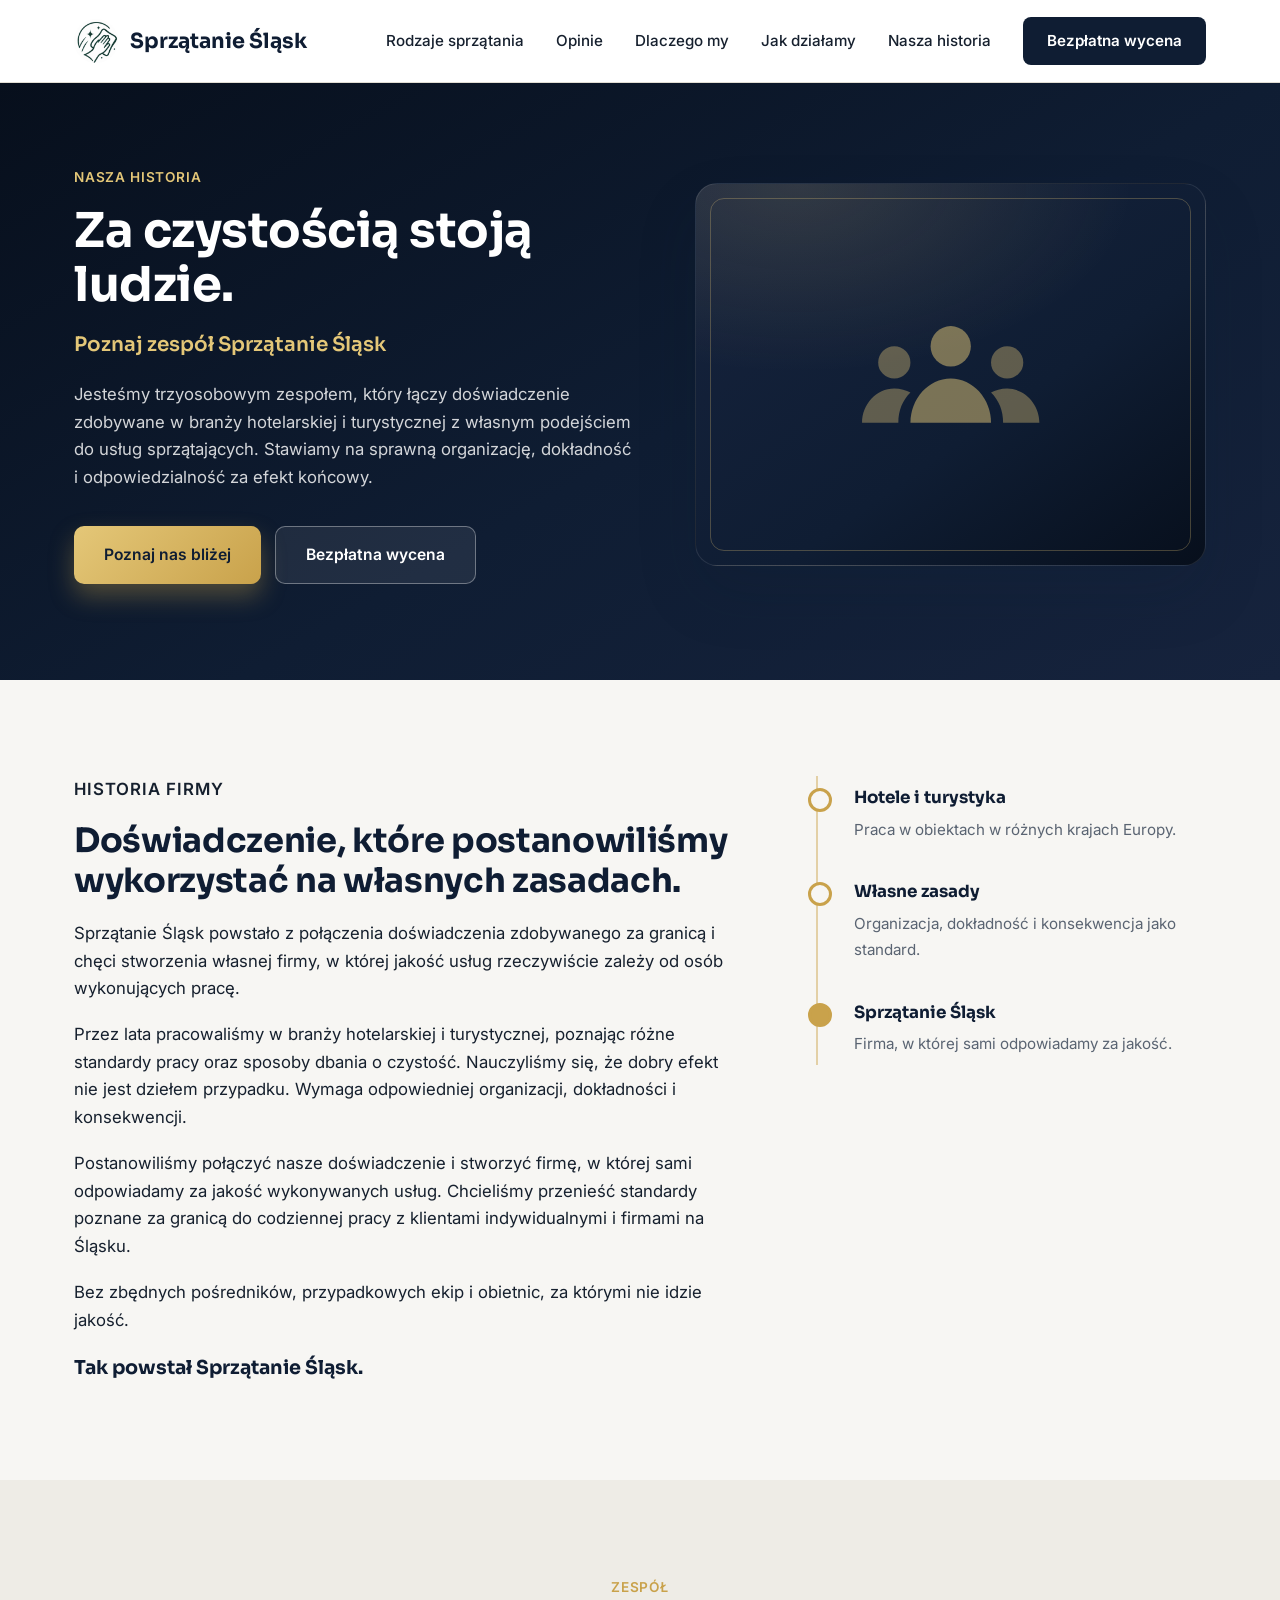
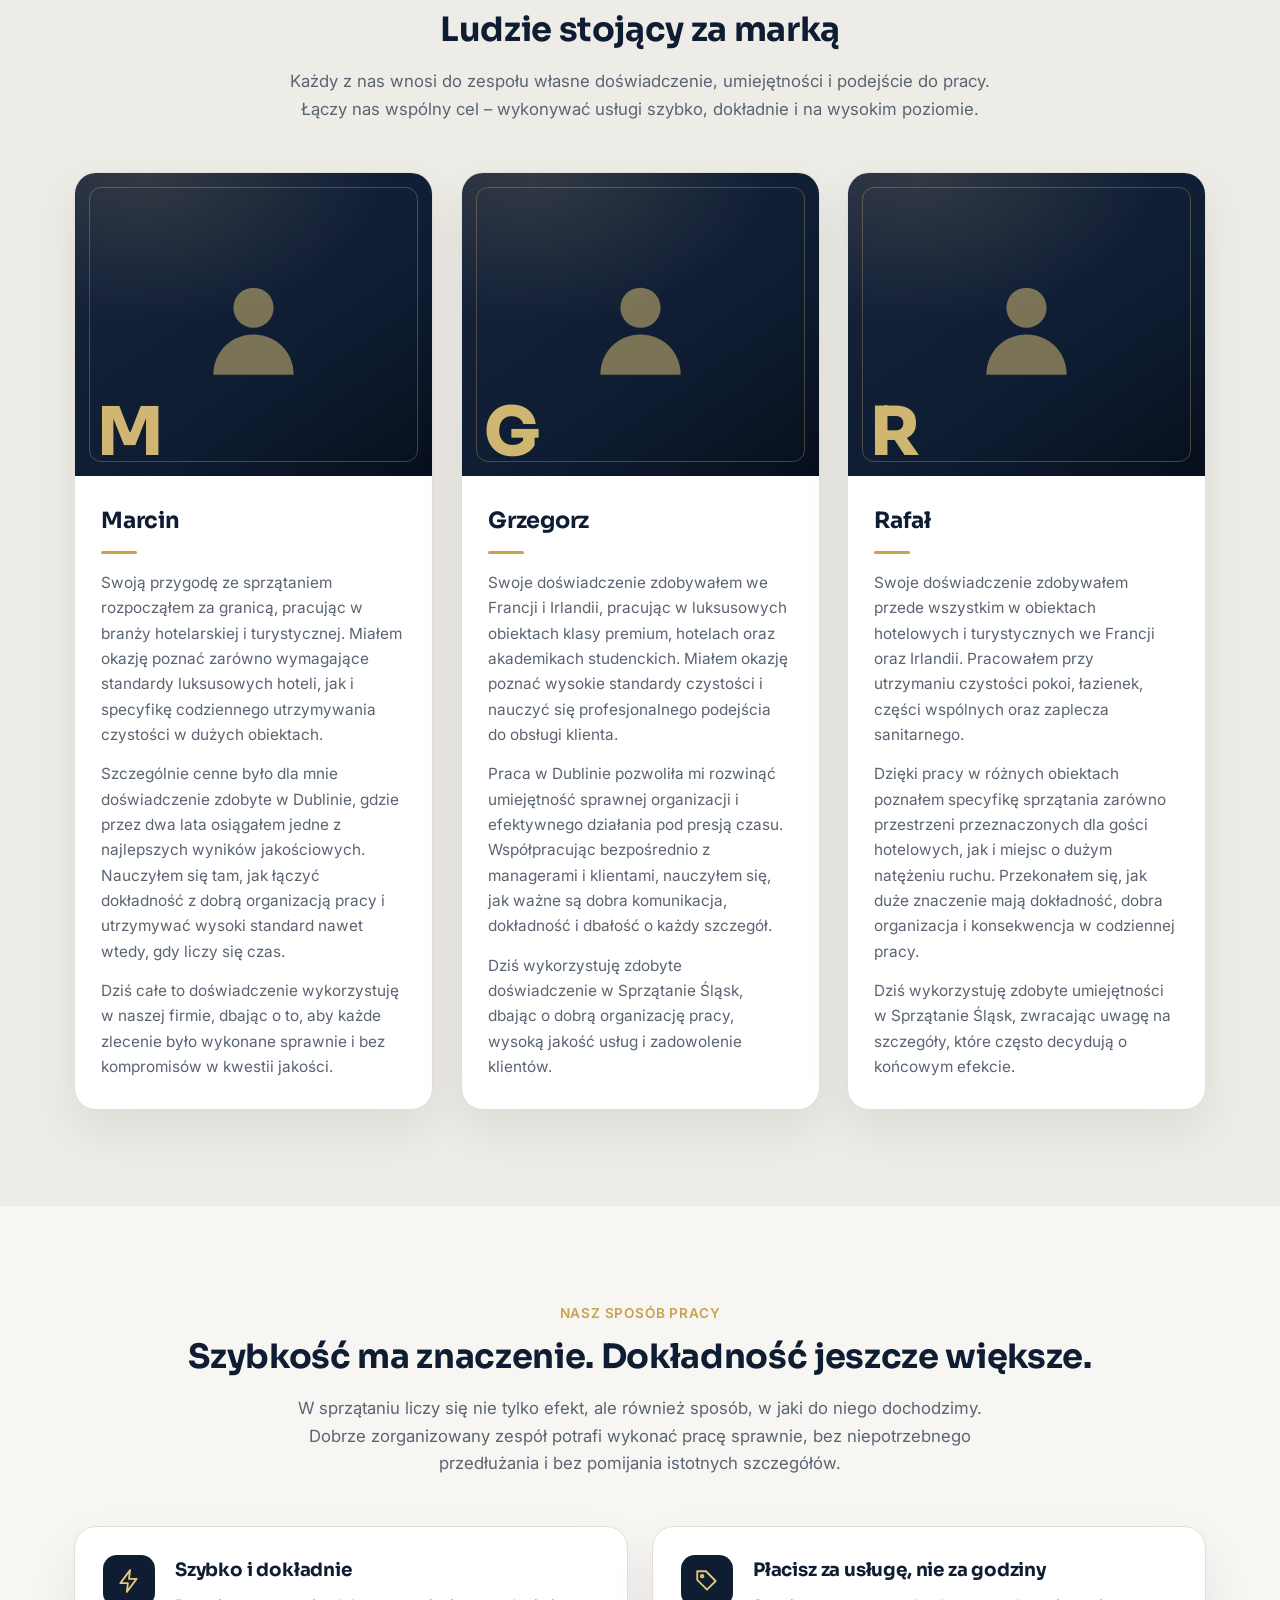
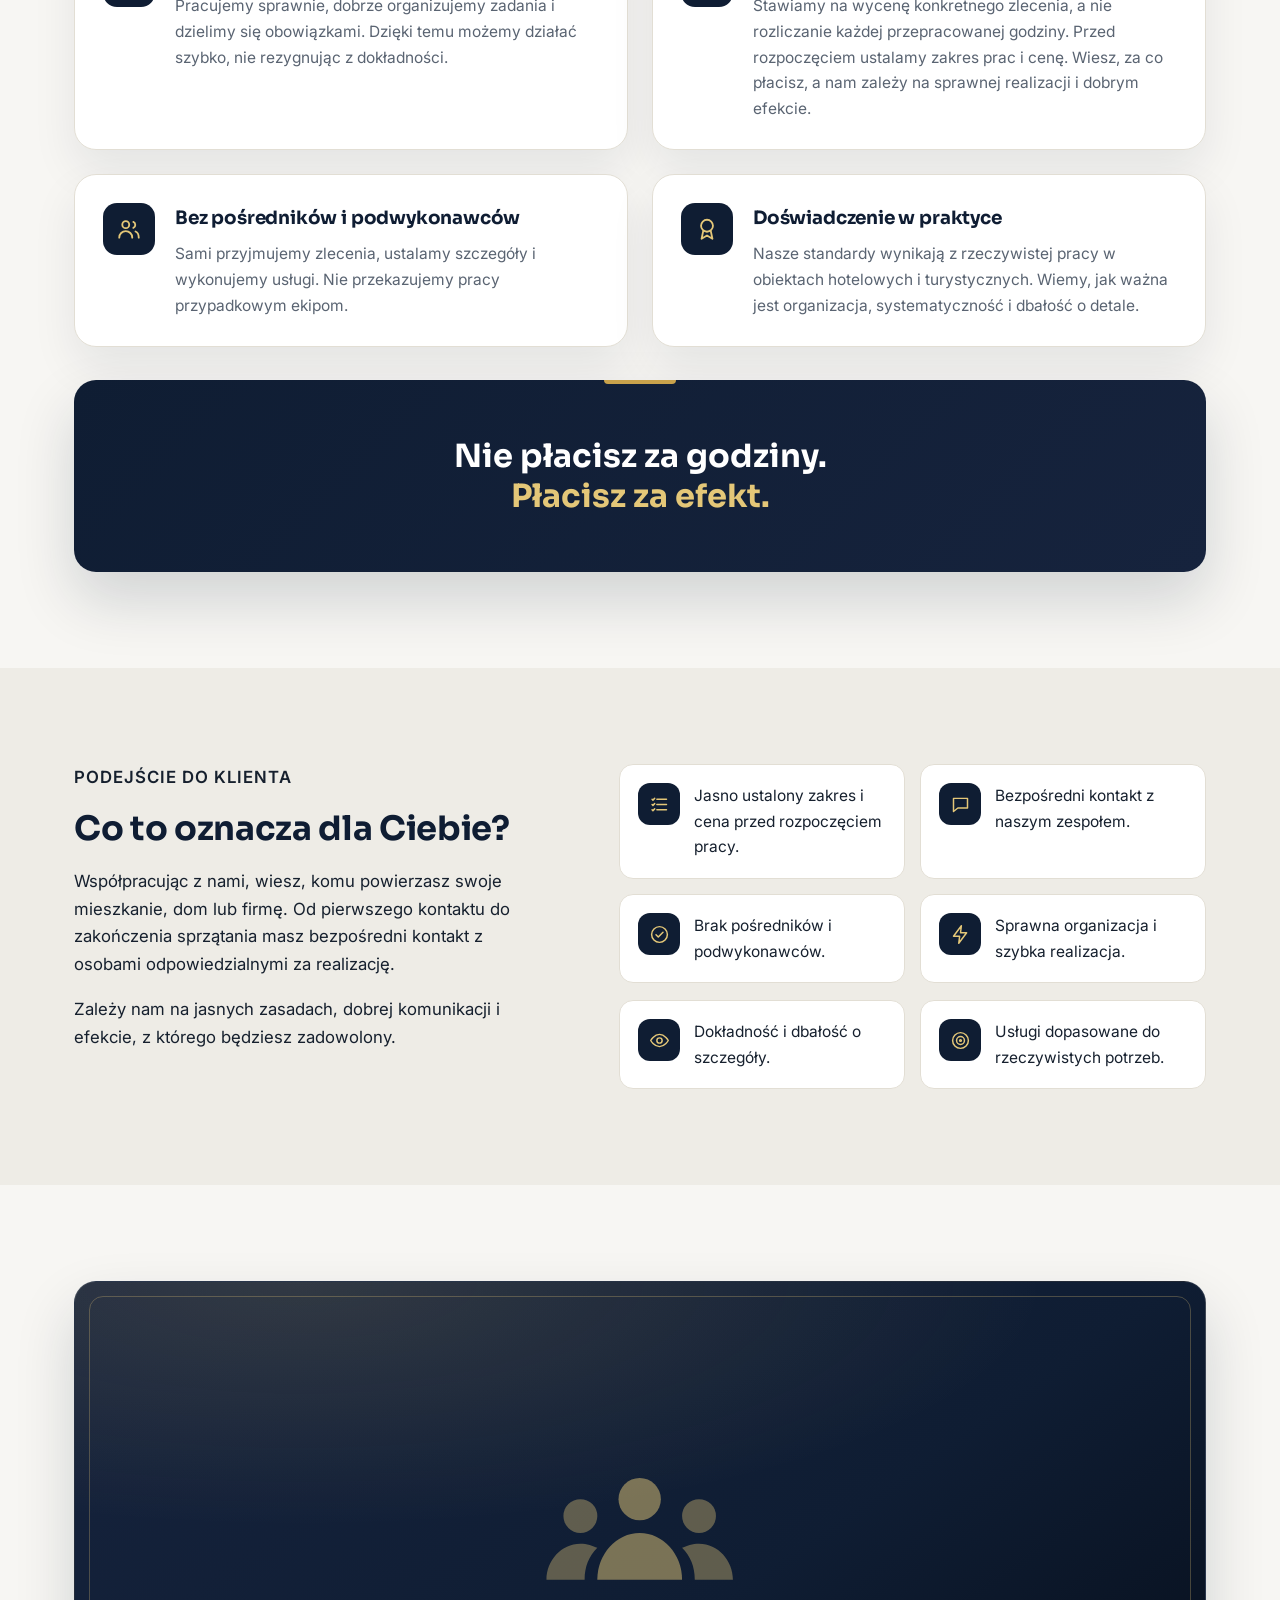
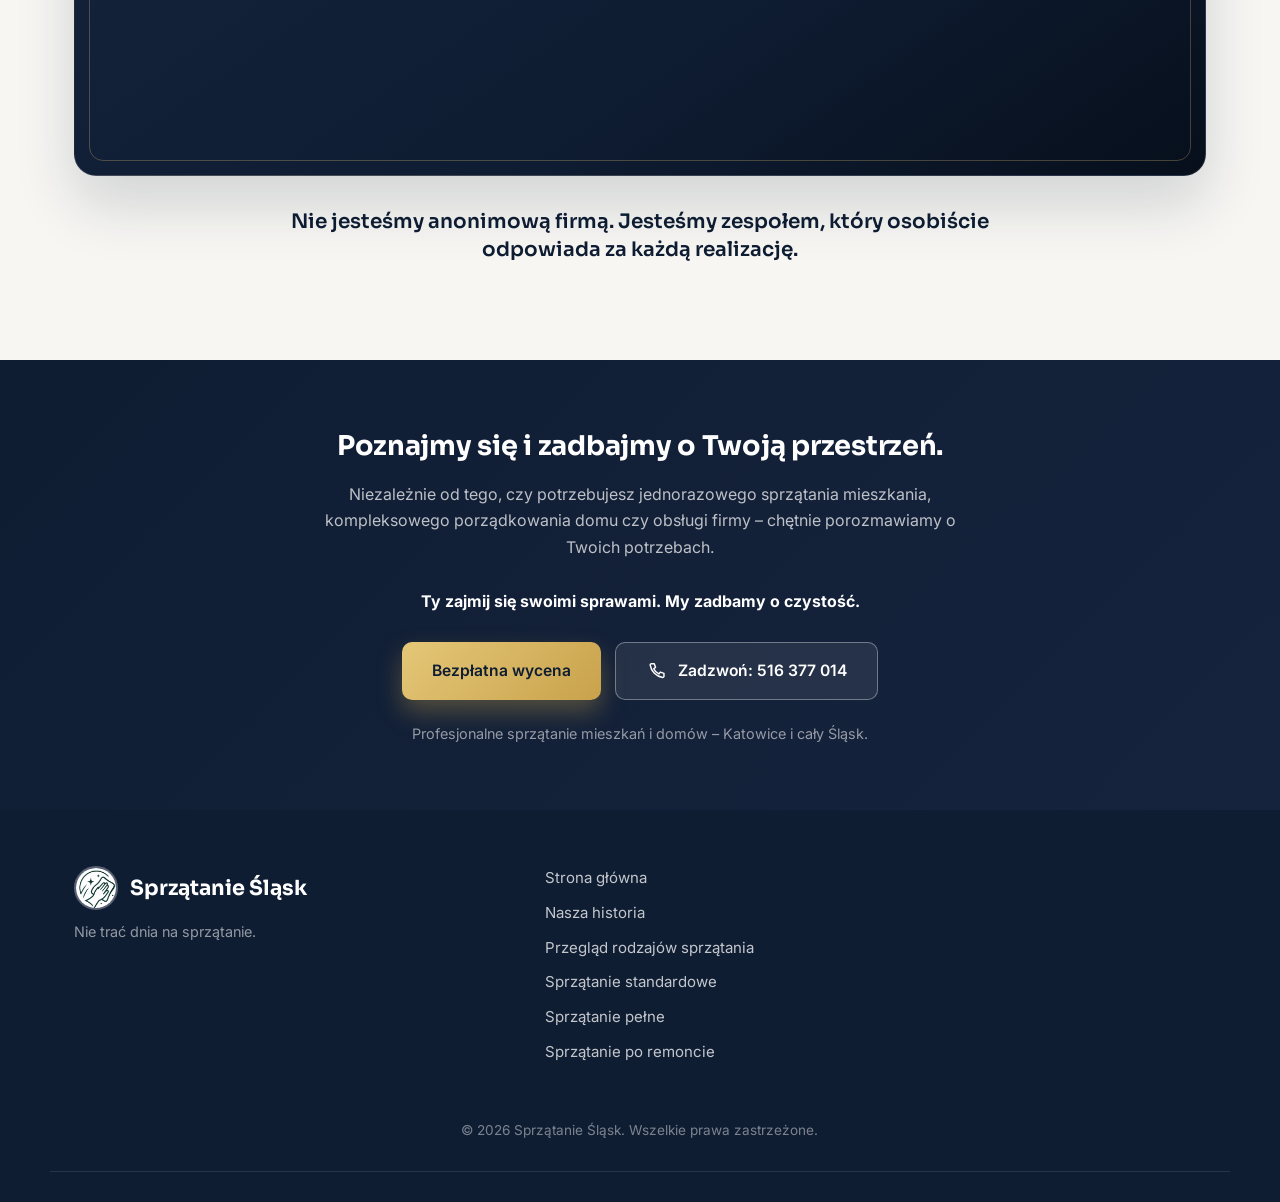
==== commit c5538a06: "Nasza historia: kolejnosc kart M, G, R" ====
--- a/Nasza-historia/index.html
+++ b/Nasza-historia/index.html
@@ -121,16 +121,6 @@
           </div>
         </article>
         <article class="hist-card reveal">
-          <div class="hist-photo" role="img" aria-label="Miejsce na zdjęcie: Rafał, zespół Sprzątanie Śląsk">
-            <!-- Aby dodać zdjęcie: zastąp zawartość tego bloku znacznikiem <img src="..." alt="Rafał – Sprzątanie Śląsk" loading="lazy"> -->
-            <svg class="hist-photo-icon" viewBox="0 0 64 64" fill="currentColor" aria-hidden="true"><circle cx="32" cy="22" r="12"/><path d="M8 62c0-14 11-24 24-24s24 10 24 24z"/></svg><span class="hist-initial" aria-hidden="true">R</span>
-          </div>
-          <div class="hist-card-body">
-            <h3>Rafał</h3>
-            <p>Swoje doświadczenie zdobywałem przede wszystkim w obiektach hotelowych i turystycznych we Francji oraz Irlandii. Pracowałem przy utrzymaniu czystości pokoi, łazienek, części wspólnych oraz zaplecza sanitarnego.</p><p>Dzięki pracy w różnych obiektach poznałem specyfikę sprzątania zarówno przestrzeni przeznaczonych dla gości hotelowych, jak i miejsc o dużym natężeniu ruchu. Przekonałem się, jak duże znaczenie mają dokładność, dobra organizacja i konsekwencja w codziennej pracy.</p><p>Dziś wykorzystuję zdobyte umiejętności w Sprzątanie Śląsk, zwracając uwagę na szczegóły, które często decydują o końcowym efekcie.</p>
-          </div>
-        </article>
-        <article class="hist-card reveal">
           <div class="hist-photo" role="img" aria-label="Miejsce na zdjęcie: Grzegorz, zespół Sprzątanie Śląsk">
             <!-- Aby dodać zdjęcie: zastąp zawartość tego bloku znacznikiem <img src="..." alt="Grzegorz – Sprzątanie Śląsk" loading="lazy"> -->
             <svg class="hist-photo-icon" viewBox="0 0 64 64" fill="currentColor" aria-hidden="true"><circle cx="32" cy="22" r="12"/><path d="M8 62c0-14 11-24 24-24s24 10 24 24z"/></svg><span class="hist-initial" aria-hidden="true">G</span>
@@ -140,6 +130,16 @@
             <p>Swoje doświadczenie zdobywałem we Francji i Irlandii, pracując w luksusowych obiektach klasy premium, hotelach oraz akademikach studenckich. Miałem okazję poznać wysokie standardy czystości i nauczyć się profesjonalnego podejścia do obsługi klienta.</p>
             <p>Praca w Dublinie pozwoliła mi rozwinąć umiejętność sprawnej organizacji i efektywnego działania pod presją czasu. Współpracując bezpośrednio z managerami i klientami, nauczyłem się, jak ważne są dobra komunikacja, dokładność i dbałość o każdy szczegół.</p>
             <p>Dziś wykorzystuję zdobyte doświadczenie w Sprzątanie Śląsk, dbając o dobrą organizację pracy, wysoką jakość usług i zadowolenie klientów.</p>
+          </div>
+        </article>
+        <article class="hist-card reveal">
+          <div class="hist-photo" role="img" aria-label="Miejsce na zdjęcie: Rafał, zespół Sprzątanie Śląsk">
+            <!-- Aby dodać zdjęcie: zastąp zawartość tego bloku znacznikiem <img src="..." alt="Rafał – Sprzątanie Śląsk" loading="lazy"> -->
+            <svg class="hist-photo-icon" viewBox="0 0 64 64" fill="currentColor" aria-hidden="true"><circle cx="32" cy="22" r="12"/><path d="M8 62c0-14 11-24 24-24s24 10 24 24z"/></svg><span class="hist-initial" aria-hidden="true">R</span>
+          </div>
+          <div class="hist-card-body">
+            <h3>Rafał</h3>
+            <p>Swoje doświadczenie zdobywałem przede wszystkim w obiektach hotelowych i turystycznych we Francji oraz Irlandii. Pracowałem przy utrzymaniu czystości pokoi, łazienek, części wspólnych oraz zaplecza sanitarnego.</p><p>Dzięki pracy w różnych obiektach poznałem specyfikę sprzątania zarówno przestrzeni przeznaczonych dla gości hotelowych, jak i miejsc o dużym natężeniu ruchu. Przekonałem się, jak duże znaczenie mają dokładność, dobra organizacja i konsekwencja w codziennej pracy.</p><p>Dziś wykorzystuję zdobyte umiejętności w Sprzątanie Śląsk, zwracając uwagę na szczegóły, które często decydują o końcowym efekcie.</p>
           </div>
         </article>
       </div>
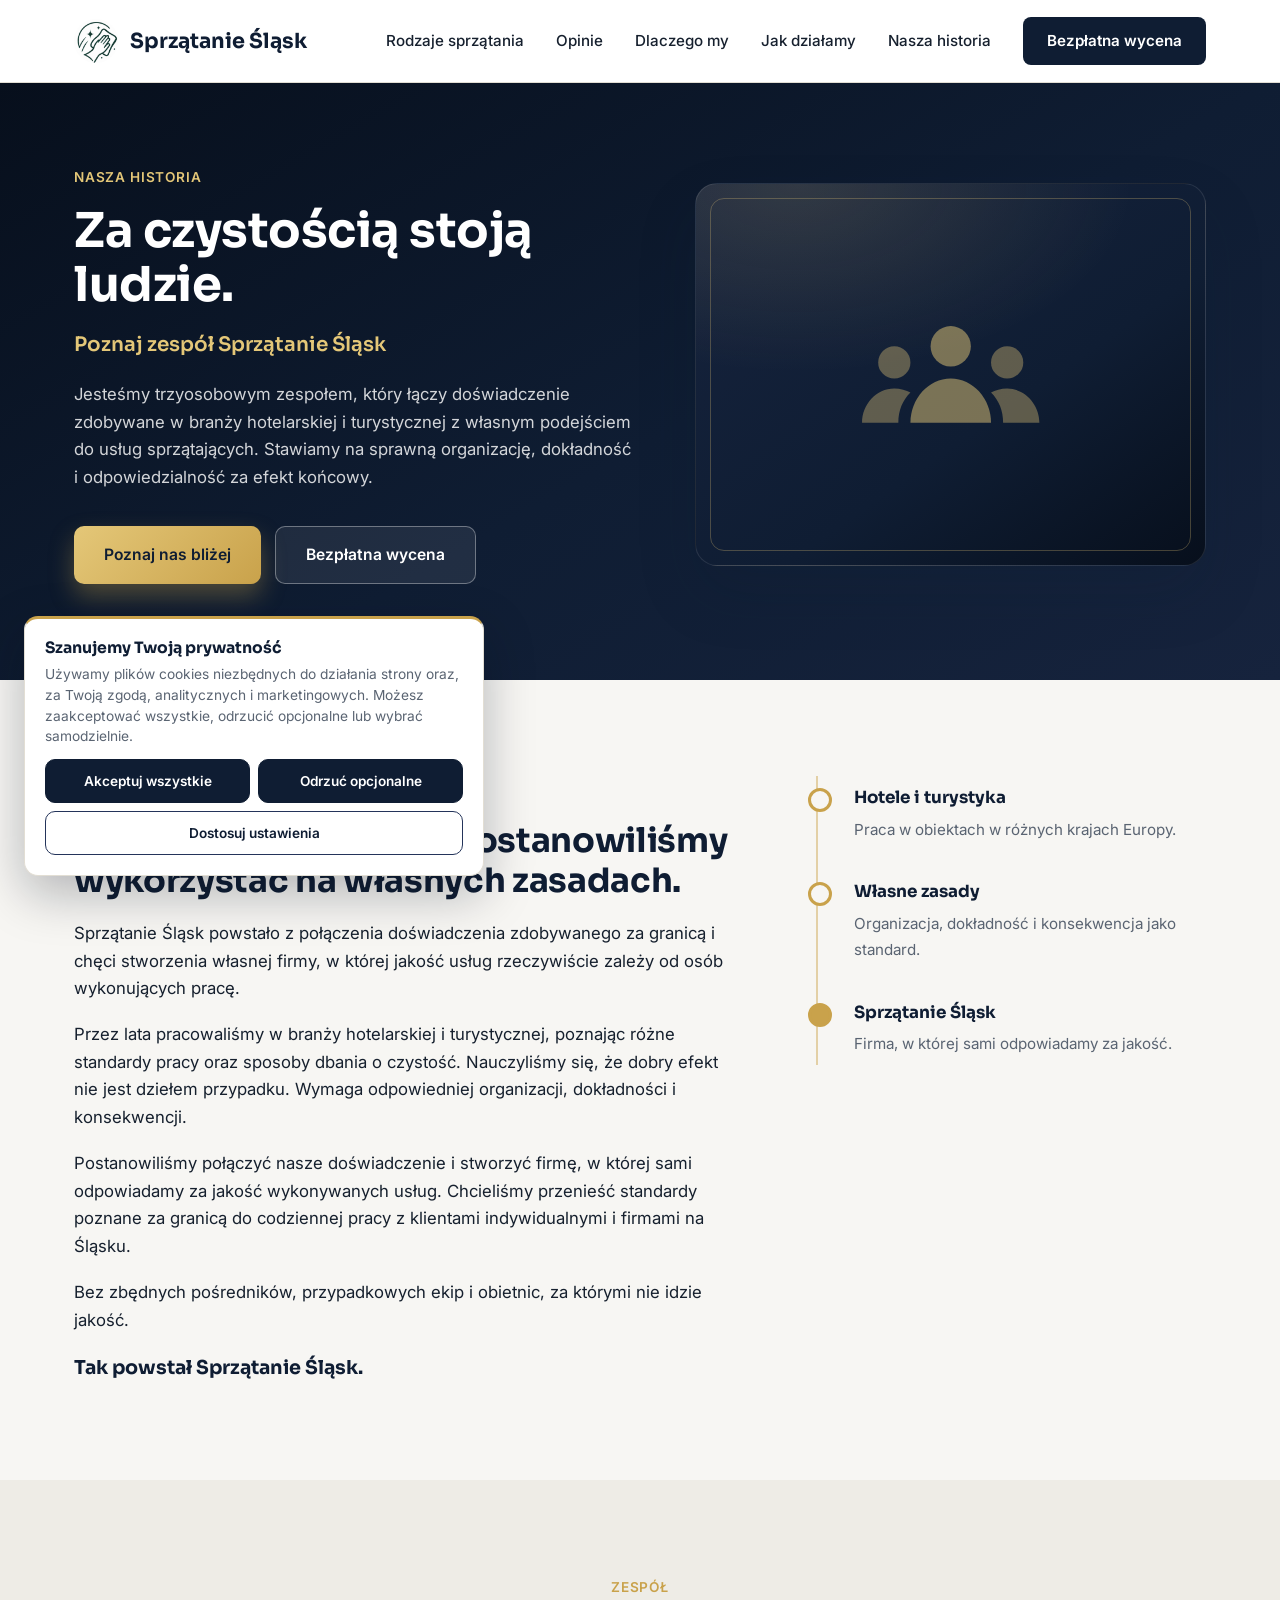
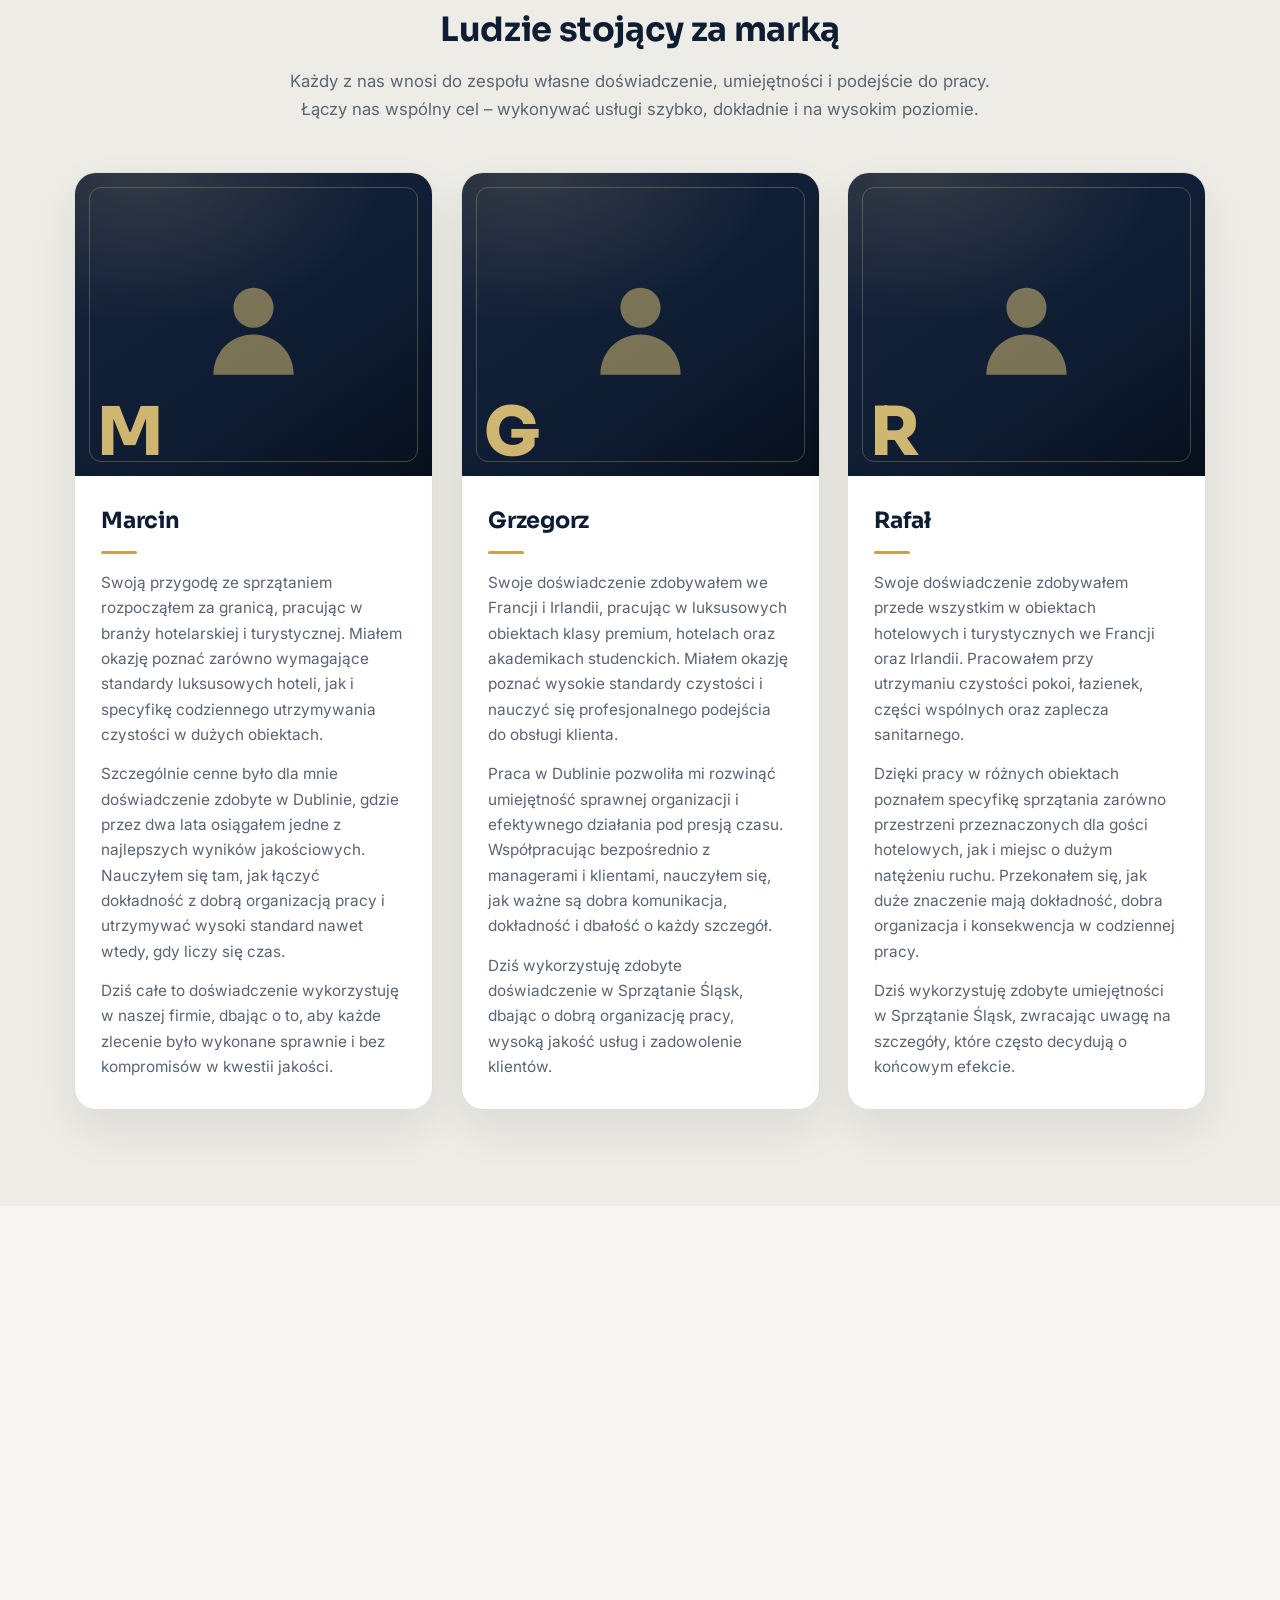
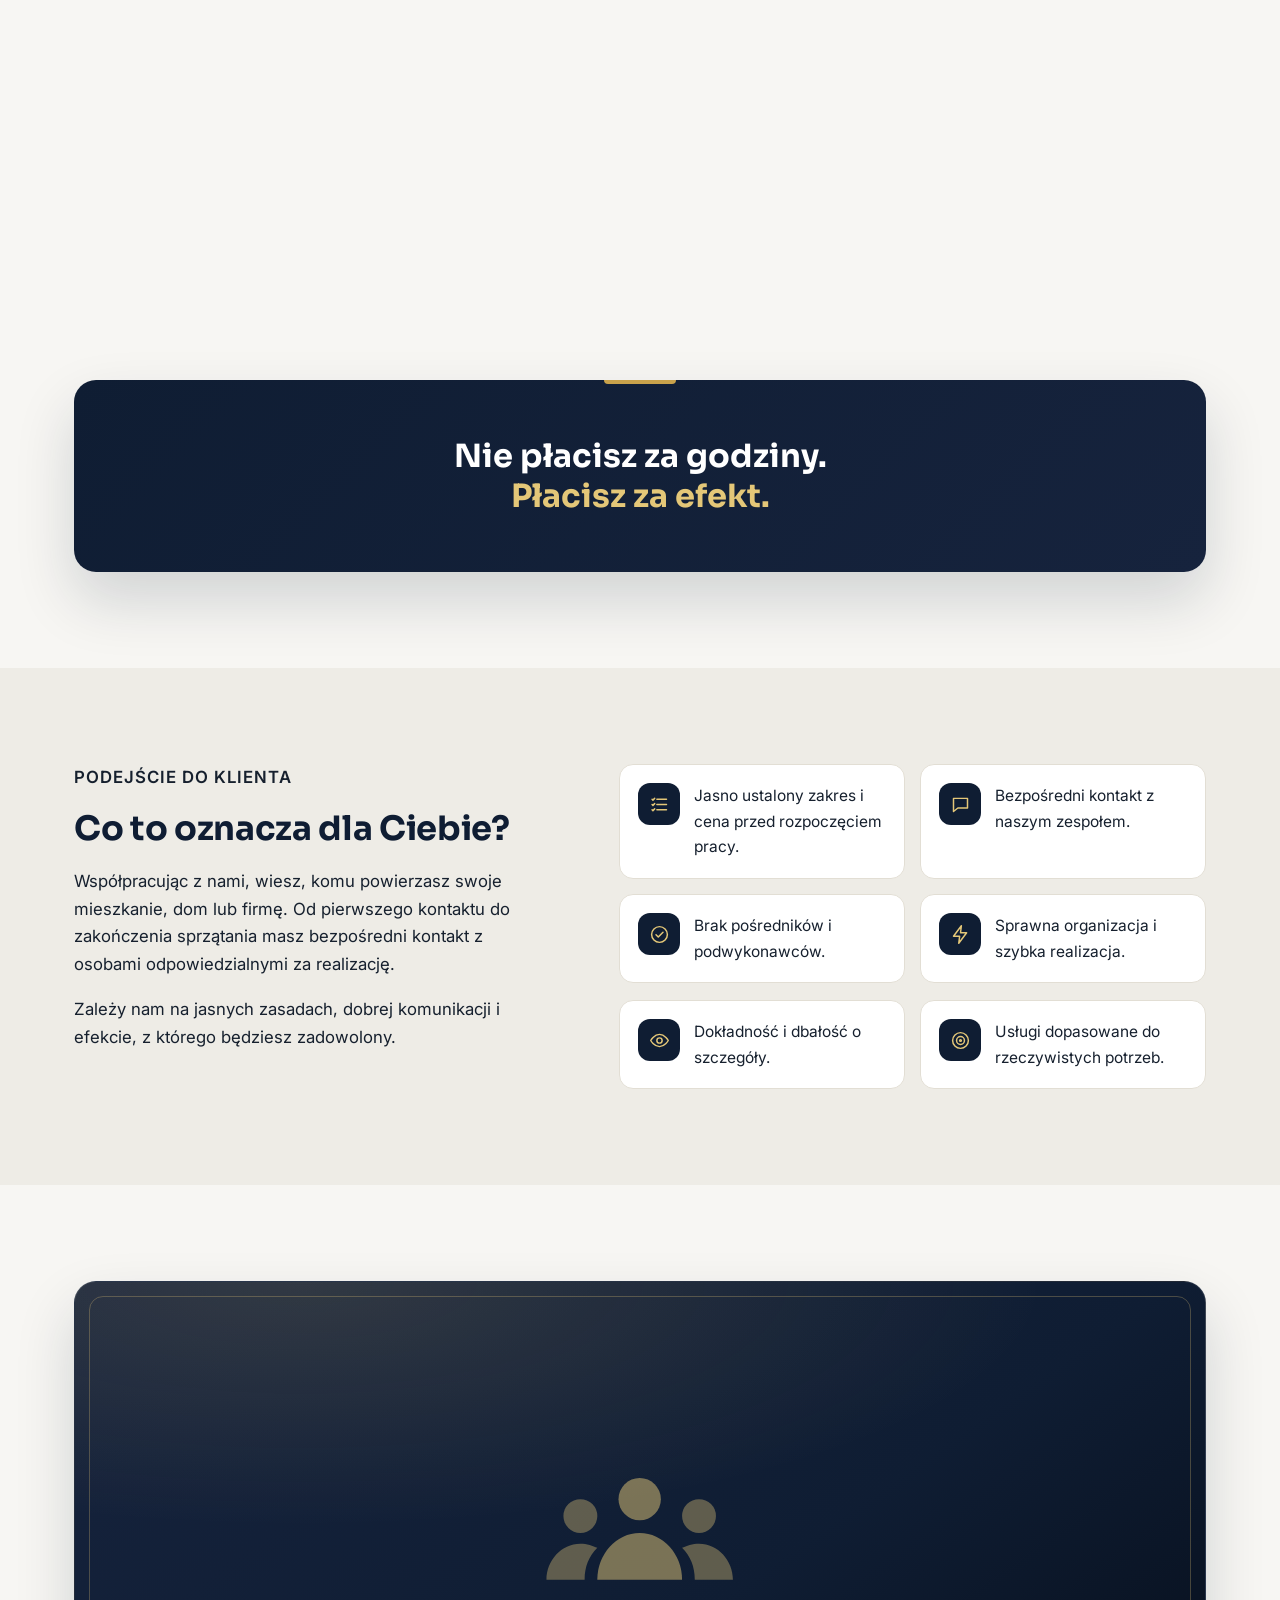
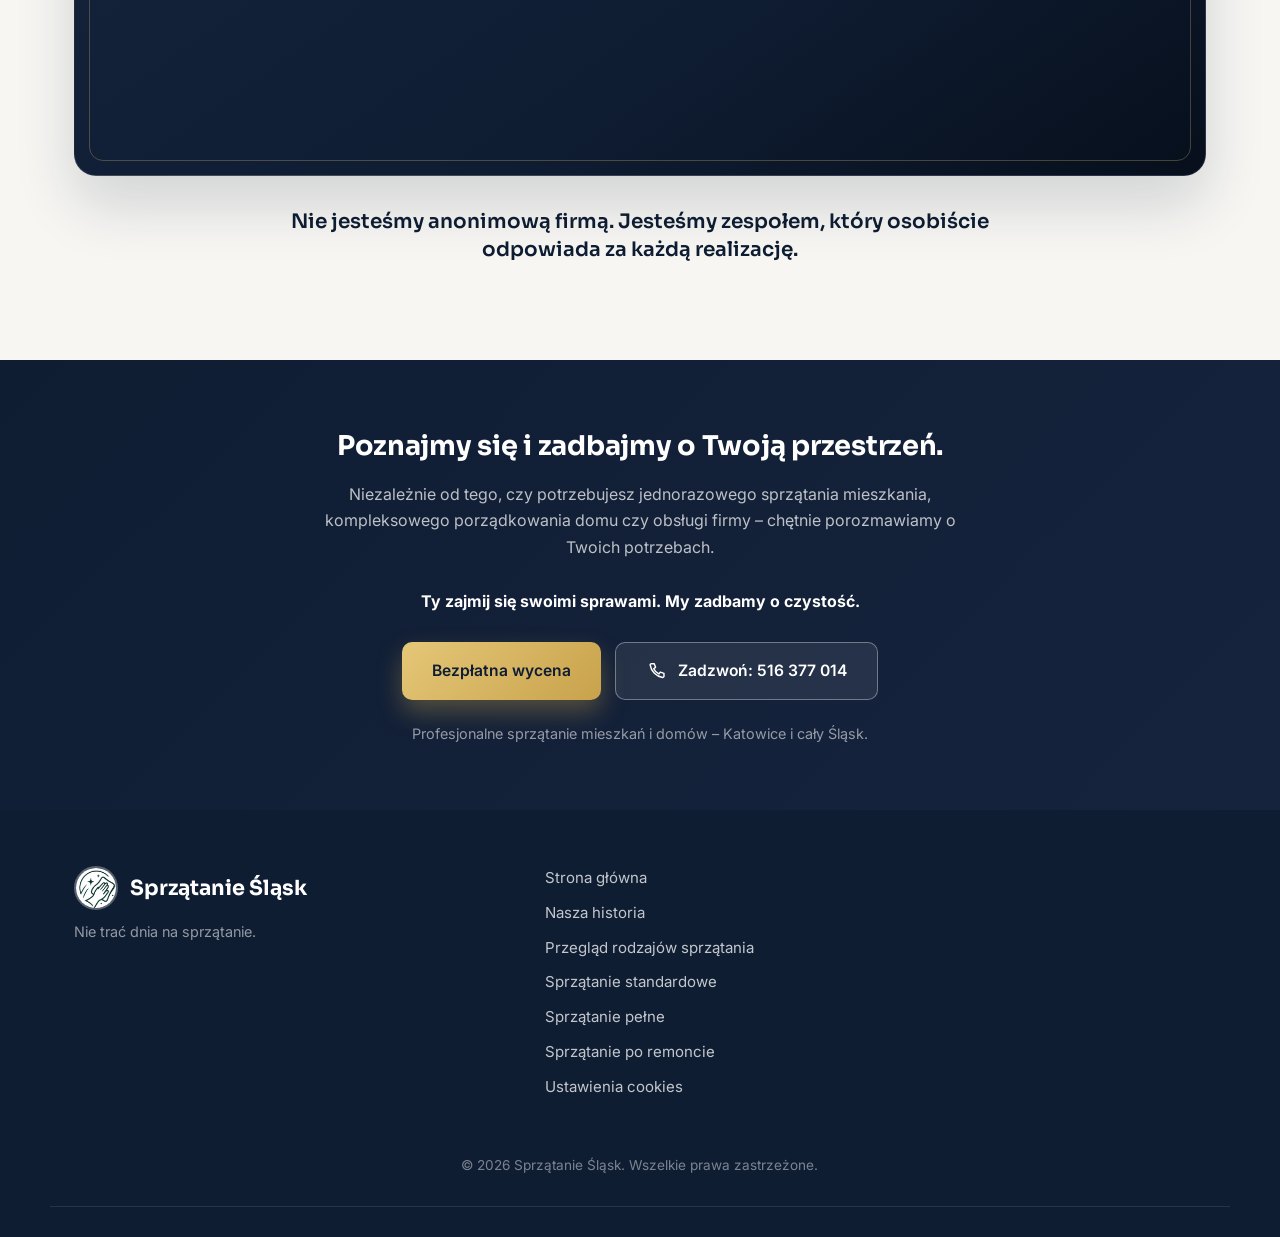
==== commit 701b9ffa: "Wlasny system zgod cookies (Consent Mode v2): baner, panel ustawien, link w stopce" ====
--- a/Nasza-historia/index.html
+++ b/Nasza-historia/index.html
@@ -1,6 +1,20 @@
 <!DOCTYPE html>
 <html lang="pl">
 <head>
+<!-- Google Consent Mode v2 (domyślnie: brak zgód) -->
+<script>
+window.dataLayer = window.dataLayer || [];
+function gtag(){dataLayer.push(arguments);}
+gtag('consent', 'default', {
+  'analytics_storage': 'denied',
+  'ad_storage': 'denied',
+  'ad_user_data': 'denied',
+  'ad_personalization': 'denied',
+  'wait_for_update': 500
+});
+</script>
+<!-- End Google Consent Mode v2 -->
+<script src="/assets/cookies.js?v=1"></script>
 <!-- Google Tag Manager -->
 <script>(function(w,d,s,l,i){w[l]=w[l]||[];w[l].push({'gtm.start':
 new Date().getTime(),event:'gtm.js'});var f=d.getElementsByTagName(s)[0],
@@ -22,18 +36,12 @@
 <link href="https://fonts.googleapis.com/css2?family=Sora:wght@600;700;800&family=Inter:wght@400;500;600;700&display=swap" rel="stylesheet">
 <link rel="stylesheet" href="/styles.css?v=5">
 <link rel="stylesheet" href="/Nasza-historia/historia.css?v=1">
+<link rel="stylesheet" href="/assets/cookies.css?v=1">
 <!-- Cloudflare Web Analytics -->
 <script type='module' src='https://static.cloudflareinsights.com/beacon.min.js' data-cf-beacon='{"token": "cde91d074a4e402f97309ad45cde456e"}'></script>
 <!-- End Cloudflare Web Analytics -->
 </head>
 <body>
-
-<!-- Google Tag Manager (noscript) -->
-<noscript><iframe src="https://www.googletagmanager.com/ns.html?id=GTM-MZFPNL9S"
-height="0" width="0" style="display:none;visibility:hidden"></iframe></noscript>
-<!-- End Google Tag Manager (noscript) -->
-
-  <body>
 
 <!-- Google Tag Manager (noscript) -->
 <noscript><iframe src="https://www.googletagmanager.com/ns.html?id=GTM-MZFPNL9S"
@@ -231,6 +239,7 @@
         <a href="/sprzatanie-standardowe/">Sprzątanie standardowe</a>
         <a href="/sprzatanie-pelne/">Sprzątanie pełne</a>
         <a href="/sprzatanie-po-remoncie/">Sprzątanie po remoncie</a>
+        <a href="#" class="cc-open" data-cc-open>Ustawienia cookies</a>
       </nav>
       <p class="footer-copy">&copy; <span id="year"></span> Sprzątanie Śląsk. Wszelkie prawa zastrzeżone.</p>
     </div>
--- a/assets/cookies.css
+++ b/assets/cookies.css
@@ -0,0 +1,314 @@
+/* Zarządzanie zgodami cookies — style z prefiksem cc- */
+
+.cc-banner[hidden],
+.cc-overlay[hidden] {
+  display: none !important;
+}
+
+/* Podczas wyświetlania banera/panelu chowamy pionową nawigację sekcyjną (telefony) */
+.cc-active .snav {
+  opacity: 0;
+  pointer-events: none;
+}
+
+.cc-banner,
+.cc-dialog {
+  font-family: var(--font-body, "Inter", sans-serif);
+  color: var(--text-dark, #16202e);
+  line-height: 1.5;
+}
+
+/* ===== Baner ===== */
+.cc-banner {
+  position: fixed;
+  z-index: 1000;
+  left: 12px;
+  right: 12px;
+  bottom: calc(12px + env(safe-area-inset-bottom, 0px));
+  background: var(--white, #fff);
+  border: 1px solid var(--border, #e2ded4);
+  border-top: 3px solid var(--gold, #c9a24b);
+  border-radius: var(--radius, 14px);
+  box-shadow: 0 18px 50px rgba(7, 15, 28, 0.28);
+  padding: 14px 16px 16px;
+  animation: cc-rise 0.35s ease both;
+}
+
+.cc-title {
+  font-family: var(--font-head, "Sora", sans-serif);
+  font-weight: 700;
+  font-size: 0.98rem;
+  color: var(--navy, #0f1d33);
+  margin: 0 0 4px;
+}
+
+.cc-text {
+  font-size: 0.82rem;
+  color: var(--text-muted, #5a6472);
+  margin: 0 0 12px;
+}
+
+.cc-actions {
+  display: grid;
+  grid-template-columns: 1fr 1fr;
+  gap: 8px;
+}
+
+.cc-actions .cc-btn-outline {
+  grid-column: 1 / -1;
+}
+
+.cc-btn {
+  font-family: var(--font-body, "Inter", sans-serif);
+  font-weight: 600;
+  font-size: 0.85rem;
+  line-height: 1.2;
+  padding: 11px 12px;
+  min-height: 44px;
+  border-radius: 10px;
+  cursor: pointer;
+  transition: background 0.2s ease, color 0.2s ease, border-color 0.2s ease;
+}
+
+/* Akceptacja i odrzucenie: identyczny wygląd */
+.cc-btn-primary {
+  background: var(--navy, #0f1d33);
+  color: var(--white, #fff);
+  border: 1.5px solid var(--navy, #0f1d33);
+}
+
+.cc-btn-primary:hover {
+  background: var(--navy-light, #24345a);
+  border-color: var(--navy-light, #24345a);
+}
+
+.cc-btn-outline {
+  background: transparent;
+  color: var(--navy, #0f1d33);
+  border: 1.5px solid var(--navy-light, #24345a);
+}
+
+.cc-btn-outline:hover {
+  background: var(--bg-alt, #eeece6);
+}
+
+.cc-btn:focus-visible,
+.cc-close:focus-visible,
+.cc-switch input:focus-visible + .cc-slider {
+  outline: 3px solid var(--gold, #c9a24b);
+  outline-offset: 2px;
+}
+
+/* ===== Panel ustawień ===== */
+.cc-overlay {
+  position: fixed;
+  inset: 0;
+  z-index: 1001;
+  background: rgba(7, 15, 28, 0.6);
+  display: flex;
+  align-items: flex-end;
+  justify-content: center;
+  padding: 0;
+  animation: cc-fade 0.2s ease both;
+}
+
+.cc-dialog {
+  position: relative;
+  background: var(--white, #fff);
+  width: 100%;
+  max-width: 560px;
+  max-height: 92vh;
+  max-height: 92dvh;
+  overflow-y: auto;
+  border-radius: var(--radius-lg, 22px) var(--radius-lg, 22px) 0 0;
+  border-top: 3px solid var(--gold, #c9a24b);
+  padding: 20px 18px calc(18px + env(safe-area-inset-bottom, 0px));
+  box-shadow: 0 -10px 50px rgba(7, 15, 28, 0.35);
+  outline: none;
+}
+
+.cc-dialog-head {
+  display: flex;
+  align-items: center;
+  justify-content: space-between;
+  gap: 12px;
+  margin-bottom: 8px;
+}
+
+.cc-dialog-title {
+  font-family: var(--font-head, "Sora", sans-serif);
+  font-size: 1.2rem;
+  color: var(--navy, #0f1d33);
+  margin: 0;
+}
+
+.cc-close {
+  display: flex;
+  align-items: center;
+  justify-content: center;
+  width: 40px;
+  height: 40px;
+  border-radius: 10px;
+  border: 0;
+  background: transparent;
+  color: var(--navy, #0f1d33);
+  cursor: pointer;
+}
+
+.cc-close:hover {
+  background: var(--bg-alt, #eeece6);
+}
+
+.cc-dialog-intro {
+  font-size: 0.88rem;
+  color: var(--text-muted, #5a6472);
+  margin: 0 0 14px;
+}
+
+.cc-cats {
+  display: flex;
+  flex-direction: column;
+  gap: 10px;
+  margin-bottom: 14px;
+}
+
+.cc-cat {
+  display: flex;
+  align-items: flex-start;
+  justify-content: space-between;
+  gap: 14px;
+  background: var(--bg, #f7f6f3);
+  border: 1px solid var(--border, #e2ded4);
+  border-radius: var(--radius, 14px);
+  padding: 14px;
+}
+
+.cc-cat-title {
+  display: block;
+  font-family: var(--font-head, "Sora", sans-serif);
+  font-weight: 700;
+  font-size: 0.95rem;
+  color: var(--navy, #0f1d33);
+  margin-bottom: 2px;
+}
+
+.cc-cat-desc {
+  font-size: 0.82rem;
+  color: var(--text-muted, #5a6472);
+  margin: 0;
+}
+
+/* Przełącznik */
+.cc-switch {
+  position: relative;
+  flex-shrink: 0;
+  width: 46px;
+  height: 26px;
+  margin-top: 2px;
+}
+
+.cc-switch input {
+  position: absolute;
+  inset: 0;
+  width: 100%;
+  height: 100%;
+  margin: 0;
+  opacity: 0;
+  cursor: pointer;
+  z-index: 1;
+}
+
+.cc-switch input:disabled {
+  cursor: not-allowed;
+}
+
+.cc-slider {
+  position: absolute;
+  inset: 0;
+  border-radius: 999px;
+  background: #aeb7c6;
+  transition: background 0.25s ease;
+}
+
+.cc-slider::before {
+  content: "";
+  position: absolute;
+  top: 3px;
+  left: 3px;
+  width: 20px;
+  height: 20px;
+  border-radius: 50%;
+  background: var(--white, #fff);
+  box-shadow: 0 1px 3px rgba(7, 15, 28, 0.3);
+  transition: transform 0.25s ease;
+}
+
+.cc-switch input:checked + .cc-slider {
+  background: var(--gold, #c9a24b);
+}
+
+.cc-switch input:checked + .cc-slider::before {
+  transform: translateX(20px);
+}
+
+.cc-switch input:disabled + .cc-slider {
+  opacity: 0.6;
+}
+
+.cc-note {
+  font-size: 0.78rem;
+  color: var(--text-muted, #5a6472);
+  margin: 0 0 16px;
+}
+
+.cc-actions-dialog {
+  grid-template-columns: 1fr 1fr;
+}
+
+/* ===== Większe ekrany ===== */
+@media (min-width: 721px) {
+  .cc-banner {
+    left: 24px;
+    right: auto;
+    bottom: 24px;
+    width: 460px;
+    padding: 18px 20px 20px;
+  }
+
+  .cc-text {
+    font-size: 0.86rem;
+  }
+
+  .cc-overlay {
+    align-items: center;
+    padding: 24px;
+  }
+
+  .cc-dialog {
+    border-radius: var(--radius-lg, 22px);
+    padding: 26px 26px 24px;
+  }
+}
+
+@keyframes cc-rise {
+  from { opacity: 0; transform: translateY(14px); }
+  to { opacity: 1; transform: translateY(0); }
+}
+
+@keyframes cc-fade {
+  from { opacity: 0; }
+  to { opacity: 1; }
+}
+
+@media (prefers-reduced-motion: reduce) {
+  .cc-banner,
+  .cc-overlay {
+    animation: none;
+  }
+
+  .cc-slider,
+  .cc-slider::before,
+  .cc-btn {
+    transition: none;
+  }
+}
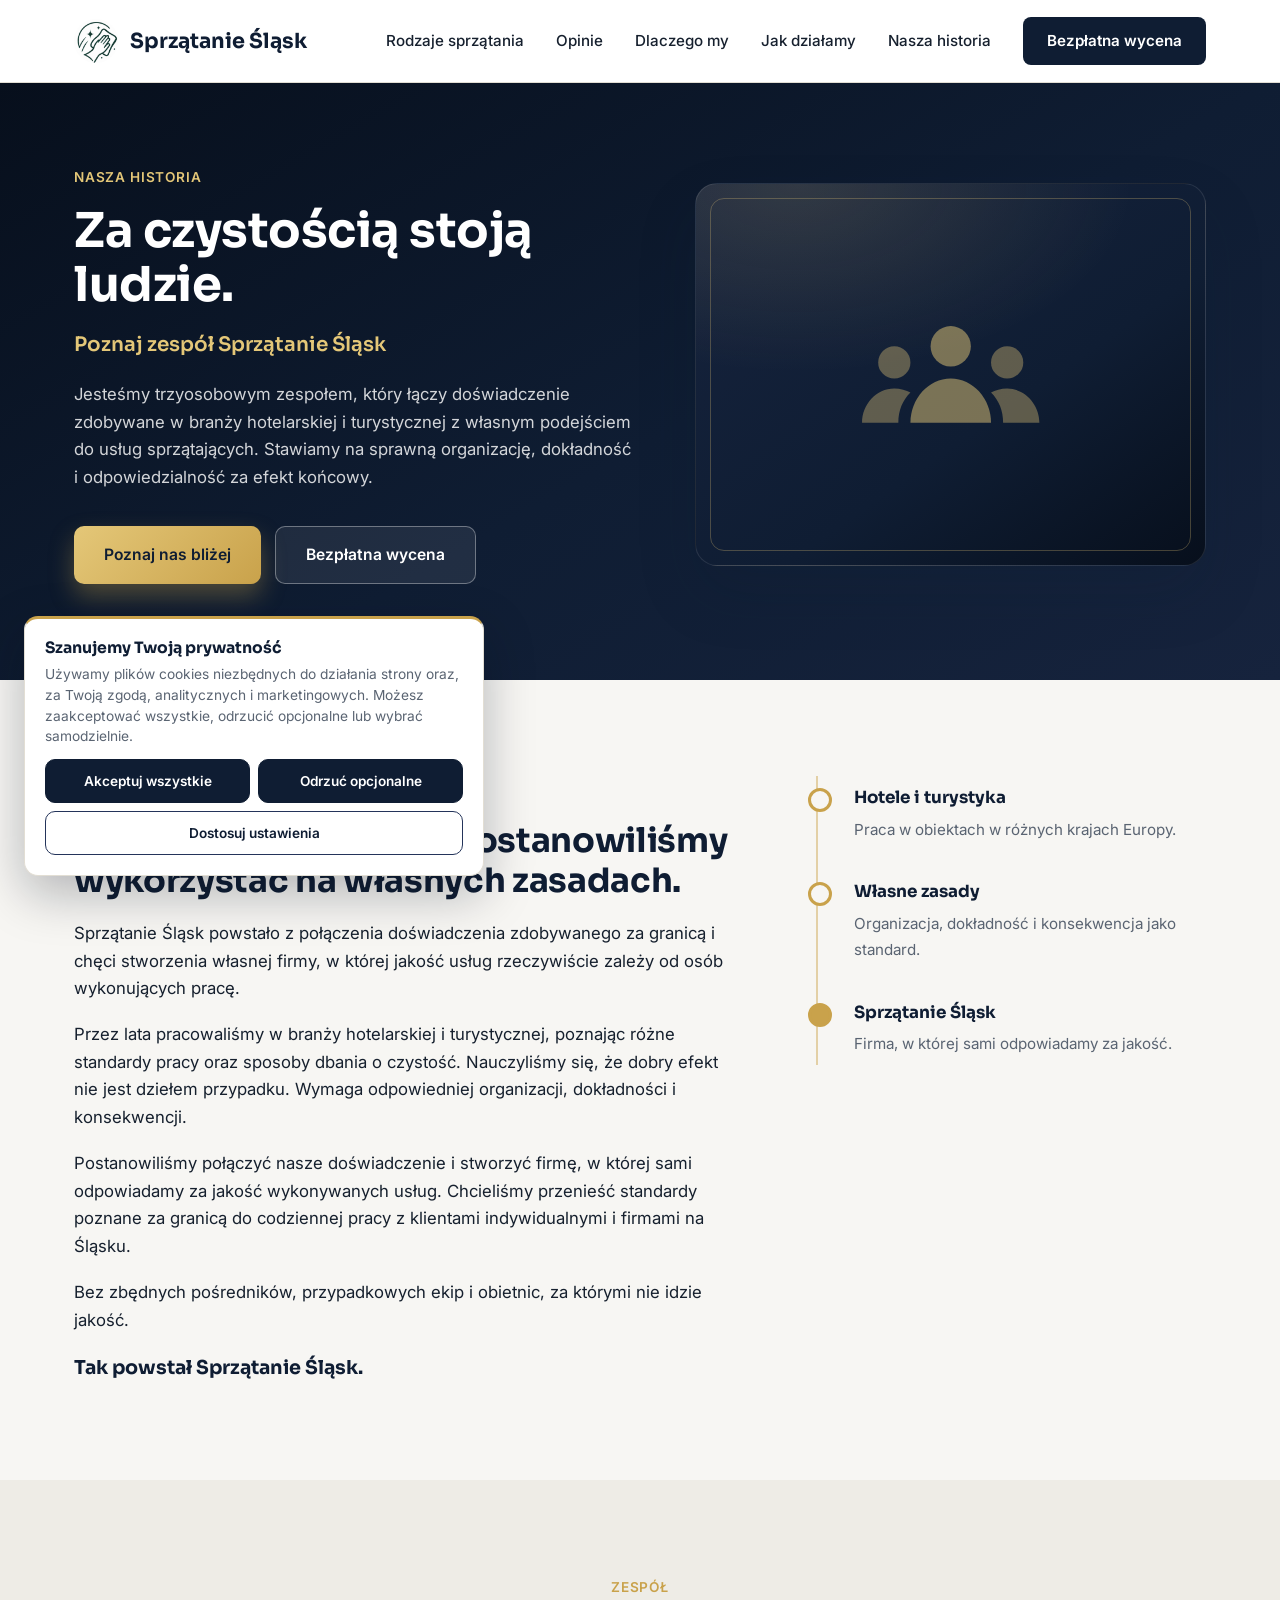
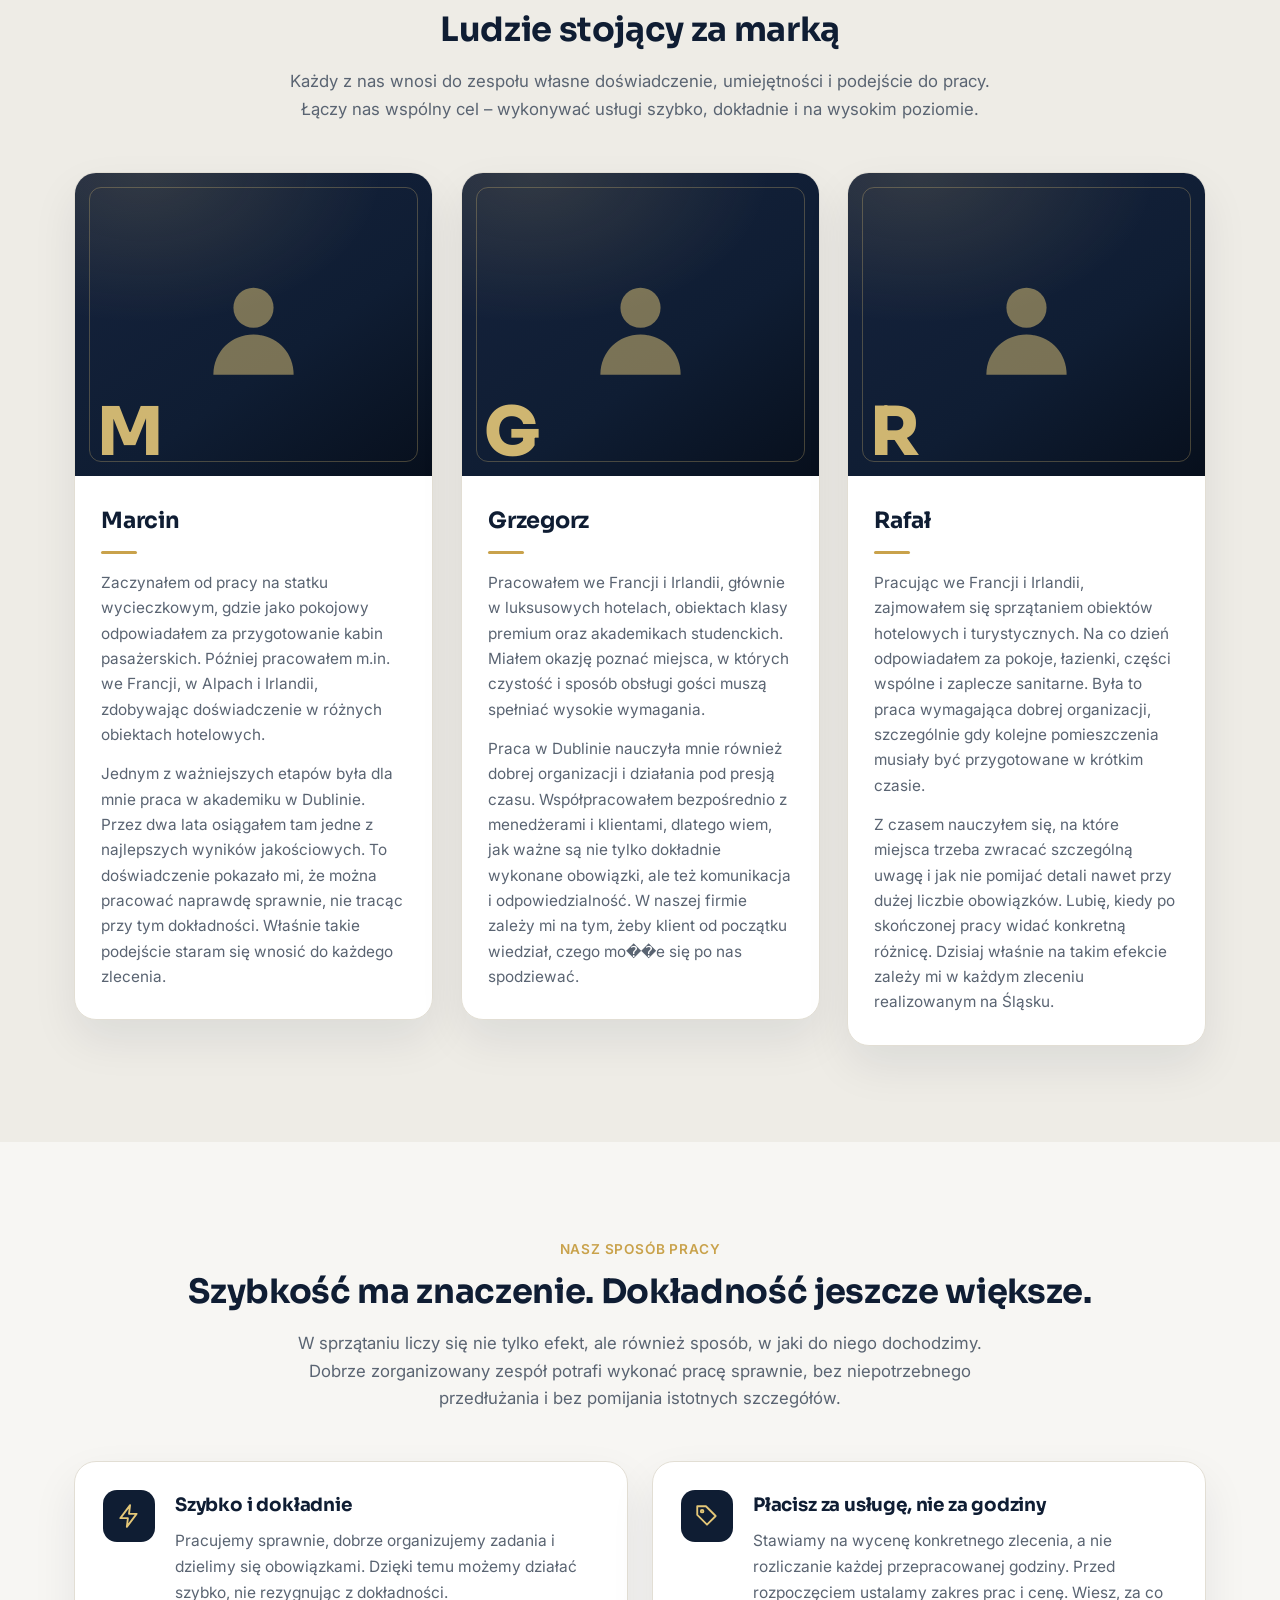
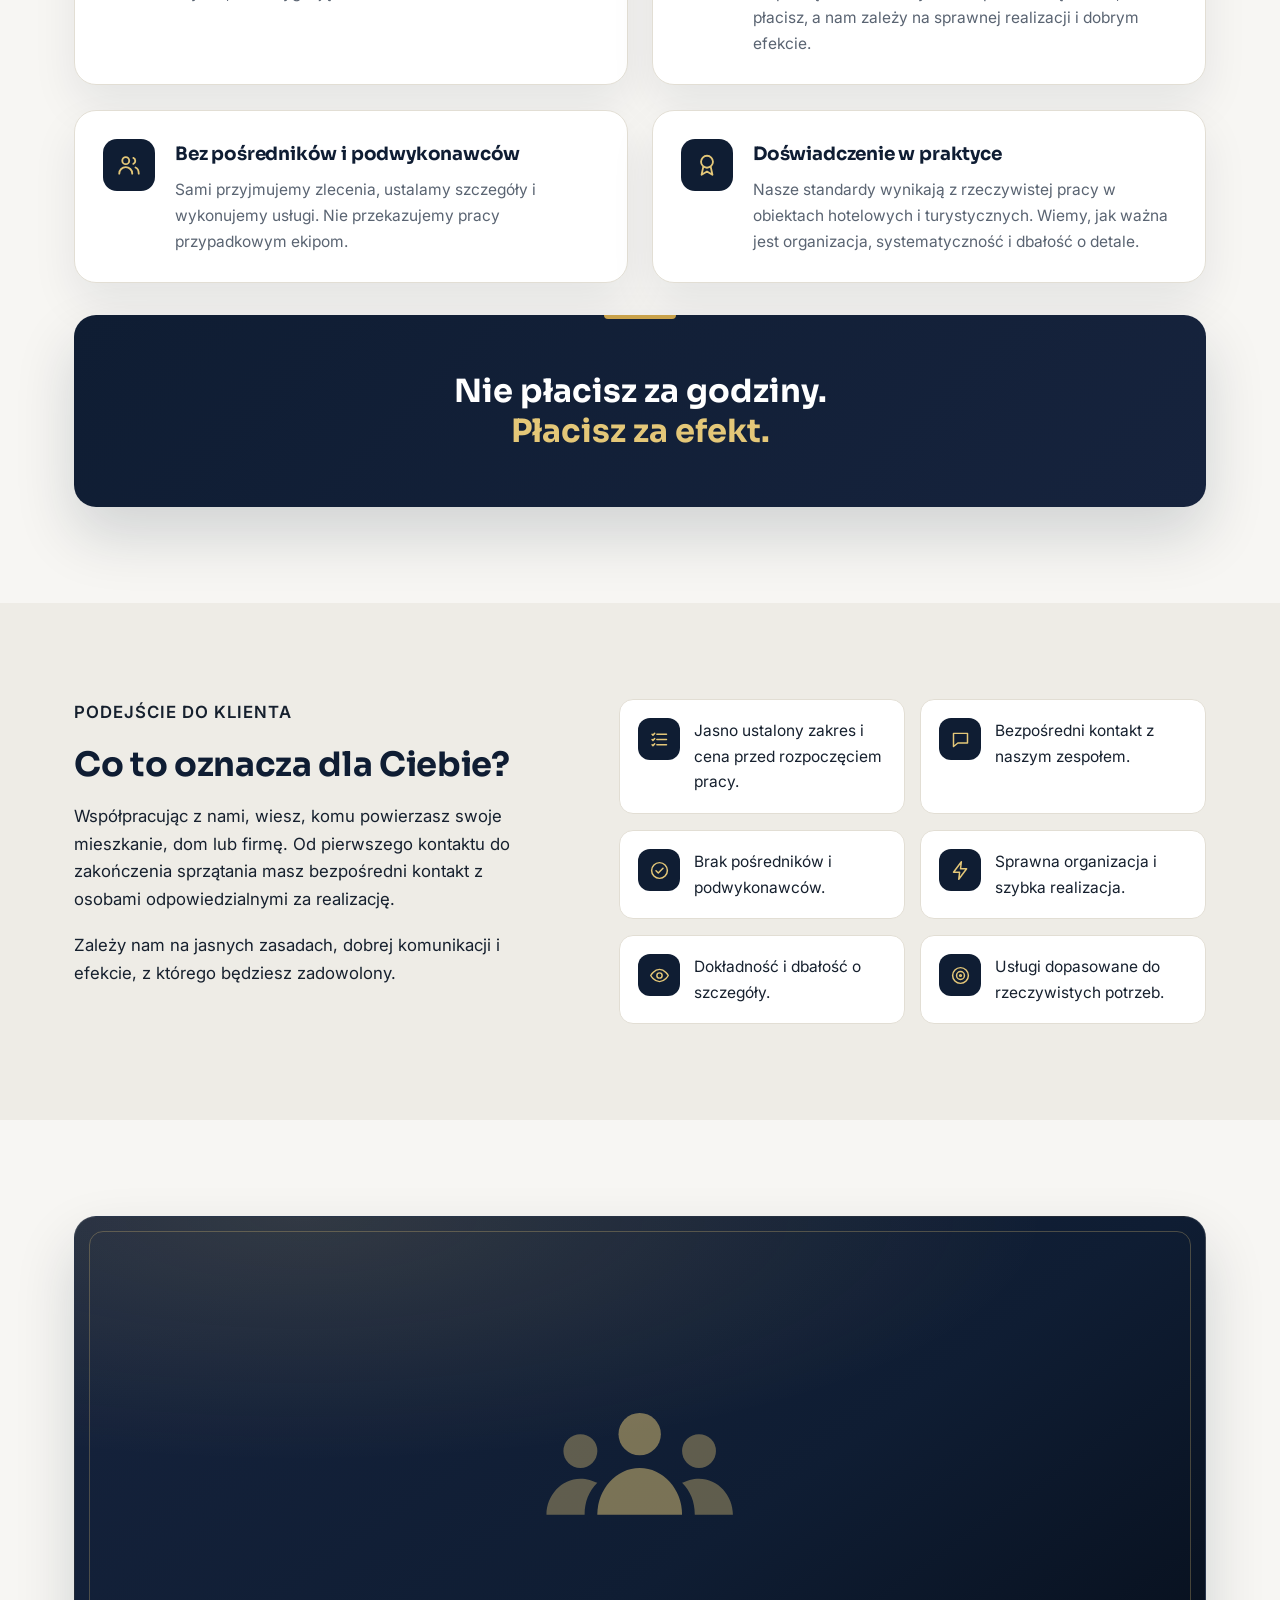
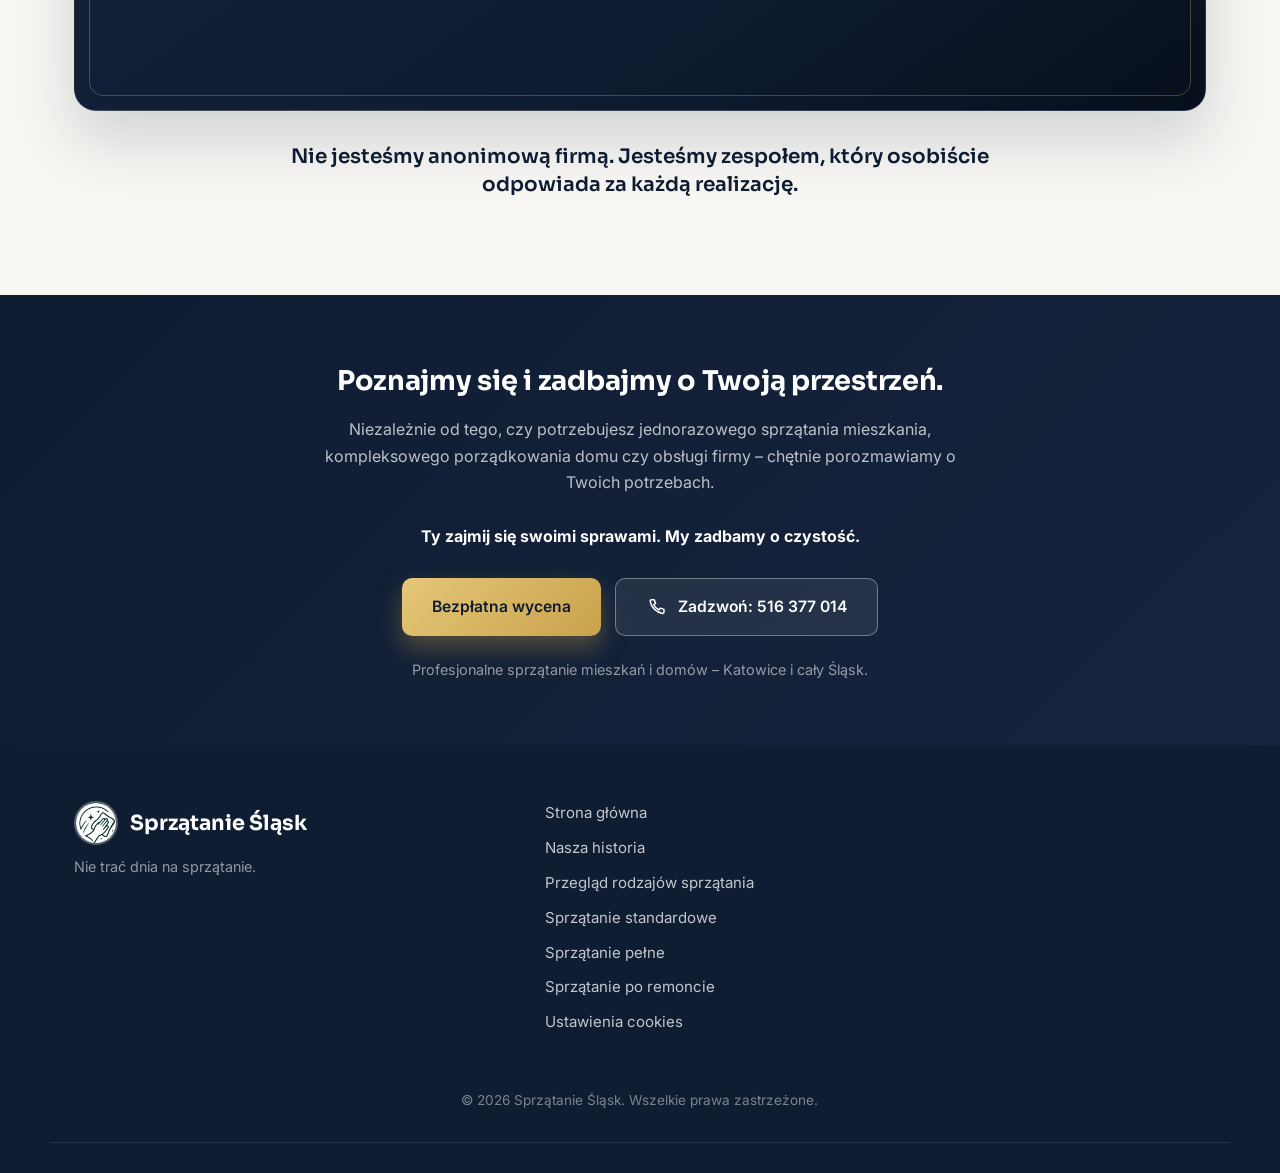
==== commit 74c210fc: "Nasza historia: nowe opisy czlonkow zespolu" ====
--- a/Nasza-historia/index.html
+++ b/Nasza-historia/index.html
@@ -125,7 +125,8 @@
           </div>
           <div class="hist-card-body">
             <h3>Marcin</h3>
-            <p>Swoją przygodę ze sprzątaniem rozpocząłem za granicą, pracując w branży hotelarskiej i turystycznej. Miałem okazję poznać zarówno wymagające standardy luksusowych hoteli, jak i specyfikę codziennego utrzymywania czystości w dużych obiektach.</p><p>Szczególnie cenne było dla mnie doświadczenie zdobyte w Dublinie, gdzie przez dwa lata osiągałem jedne z najlepszych wyników jakościowych. Nauczyłem się tam, jak łączyć dokładność z dobrą organizacją pracy i utrzymywać wysoki standard nawet wtedy, gdy liczy się czas.</p><p>Dziś całe to doświadczenie wykorzystuję w naszej firmie, dbając o to, aby każde zlecenie było wykonane sprawnie i bez kompromisów w kwestii jakości.</p>
+            <p>Zaczynałem od pracy na statku wycieczkowym, gdzie jako pokojowy odpowiadałem za przygotowanie kabin pasażerskich. Później pracowałem m.in. we Francji, w Alpach i Irlandii, zdobywając doświadczenie w różnych obiektach hotelowych.</p>
+            <p>Jednym z ważniejszych etapów była dla mnie praca w akademiku w Dublinie. Przez dwa lata osiągałem tam jedne z najlepszych wyników jakościowych. To doświadczenie pokazało mi, że można pracować naprawdę sprawnie, nie tracąc przy tym dokładności. Właśnie takie podejście staram się wnosić do każdego zlecenia.</p>
           </div>
         </article>
         <article class="hist-card reveal">
@@ -135,9 +136,8 @@
           </div>
           <div class="hist-card-body">
             <h3>Grzegorz</h3>
-            <p>Swoje doświadczenie zdobywałem we Francji i Irlandii, pracując w luksusowych obiektach klasy premium, hotelach oraz akademikach studenckich. Miałem okazję poznać wysokie standardy czystości i nauczyć się profesjonalnego podejścia do obsługi klienta.</p>
-            <p>Praca w Dublinie pozwoliła mi rozwinąć umiejętność sprawnej organizacji i efektywnego działania pod presją czasu. Współpracując bezpośrednio z managerami i klientami, nauczyłem się, jak ważne są dobra komunikacja, dokładność i dbałość o każdy szczegół.</p>
-            <p>Dziś wykorzystuję zdobyte doświadczenie w Sprzątanie Śląsk, dbając o dobrą organizację pracy, wysoką jakość usług i zadowolenie klientów.</p>
+            <p>Pracowałem we Francji i Irlandii, głównie w luksusowych hotelach, obiektach klasy premium oraz akademikach studenckich. Miałem okazję poznać miejsca, w których czystość i sposób obsługi gości muszą spełniać wysokie wymagania.</p>
+            <p>Praca w Dublinie nauczyła mnie również dobrej organizacji i działania pod presją czasu. Współpracowałem bezpośrednio z menedżerami i klientami, dlatego wiem, jak ważne są nie tylko dokładnie wykonane obowiązki, ale też komunikacja i odpowiedzialność. W naszej firmie zależy mi na tym, żeby klient od początku wiedział, czego mo��e się po nas spodziewać.</p>
           </div>
         </article>
         <article class="hist-card reveal">
@@ -147,7 +147,8 @@
           </div>
           <div class="hist-card-body">
             <h3>Rafał</h3>
-            <p>Swoje doświadczenie zdobywałem przede wszystkim w obiektach hotelowych i turystycznych we Francji oraz Irlandii. Pracowałem przy utrzymaniu czystości pokoi, łazienek, części wspólnych oraz zaplecza sanitarnego.</p><p>Dzięki pracy w różnych obiektach poznałem specyfikę sprzątania zarówno przestrzeni przeznaczonych dla gości hotelowych, jak i miejsc o dużym natężeniu ruchu. Przekonałem się, jak duże znaczenie mają dokładność, dobra organizacja i konsekwencja w codziennej pracy.</p><p>Dziś wykorzystuję zdobyte umiejętności w Sprzątanie Śląsk, zwracając uwagę na szczegóły, które często decydują o końcowym efekcie.</p>
+            <p>Pracując we Francji i Irlandii, zajmowałem się sprzątaniem obiektów hotelowych i turystycznych. Na co dzień odpowiadałem za pokoje, łazienki, części wspólne i zaplecze sanitarne. Była to praca wymagająca dobrej organizacji, szczególnie gdy kolejne pomieszczenia musiały być przygotowane w krótkim czasie.</p>
+            <p>Z czasem nauczyłem się, na które miejsca trzeba zwracać szczególną uwagę i jak nie pomijać detali nawet przy dużej liczbie obowiązków. Lubię, kiedy po skończonej pracy widać konkretną różnicę. Dzisiaj właśnie na takim efekcie zależy mi w każdym zleceniu realizowanym na Śląsku.</p>
           </div>
         </article>
       </div>
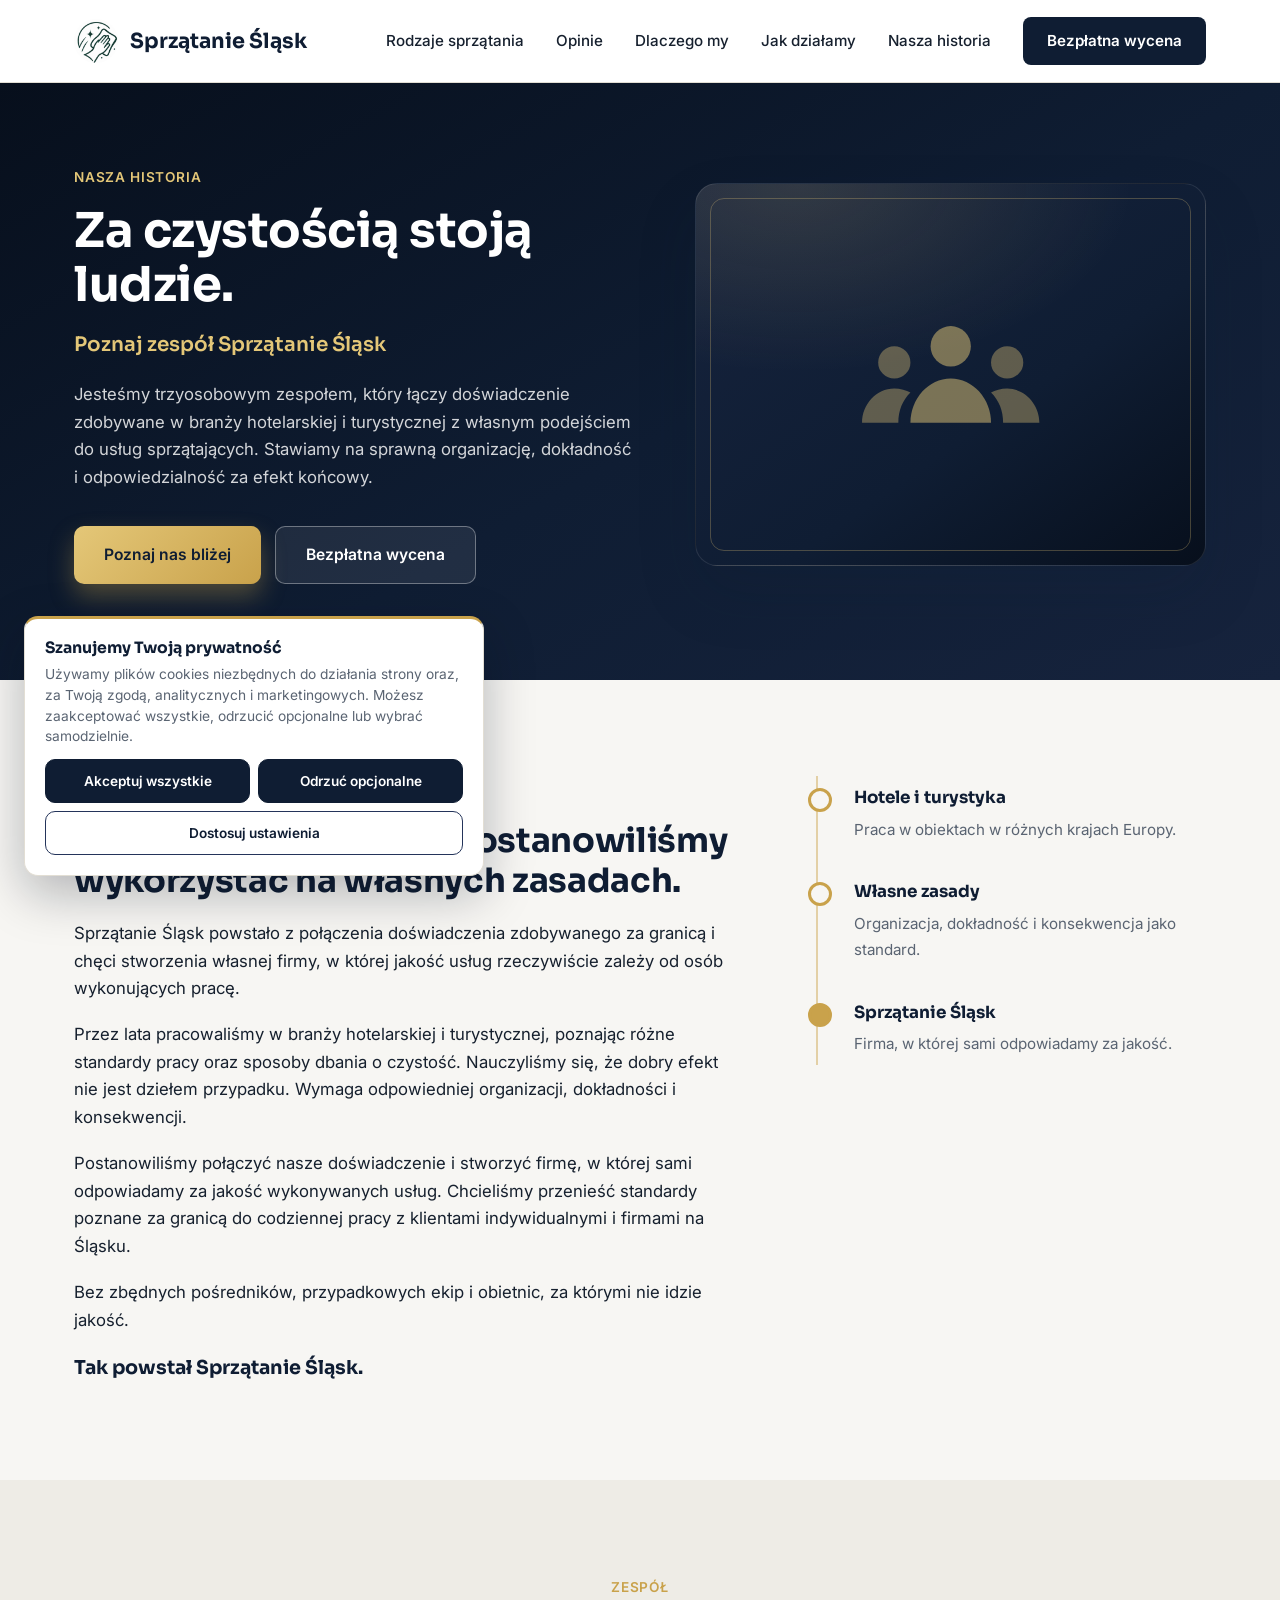
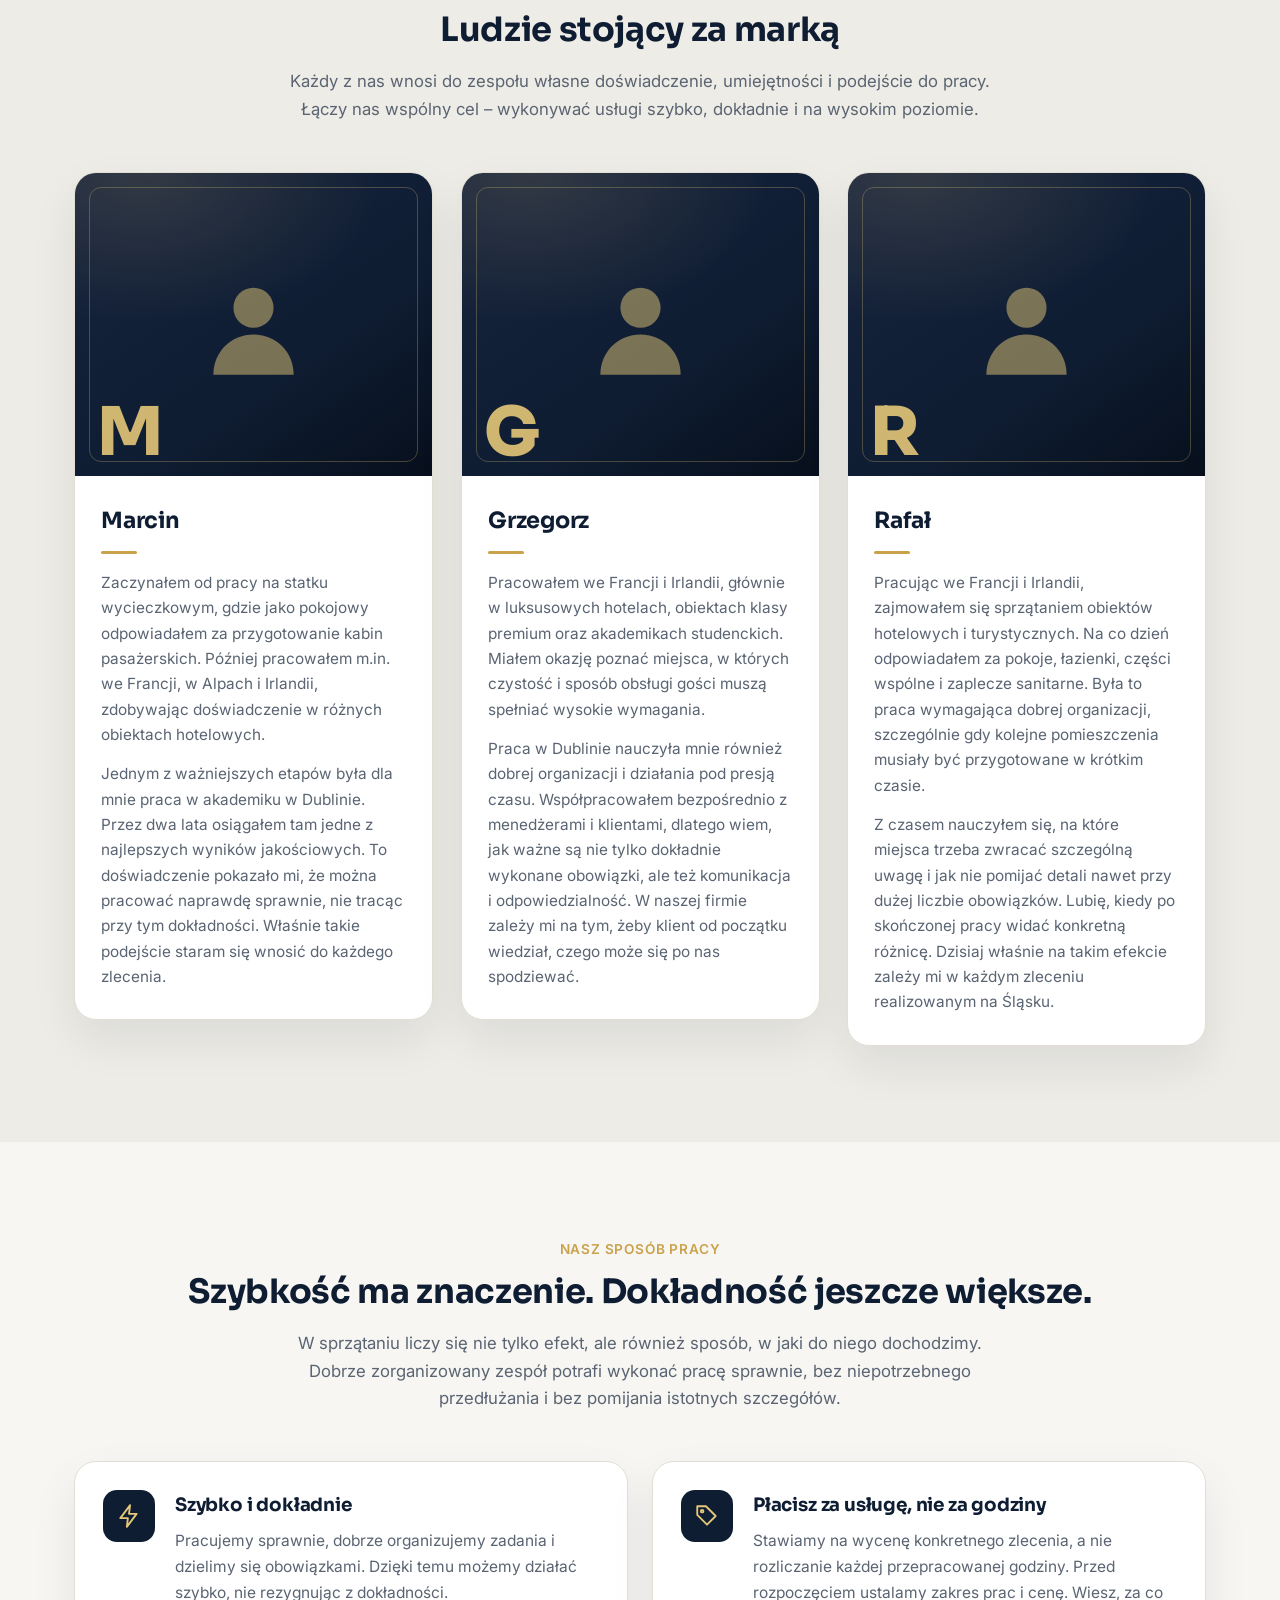
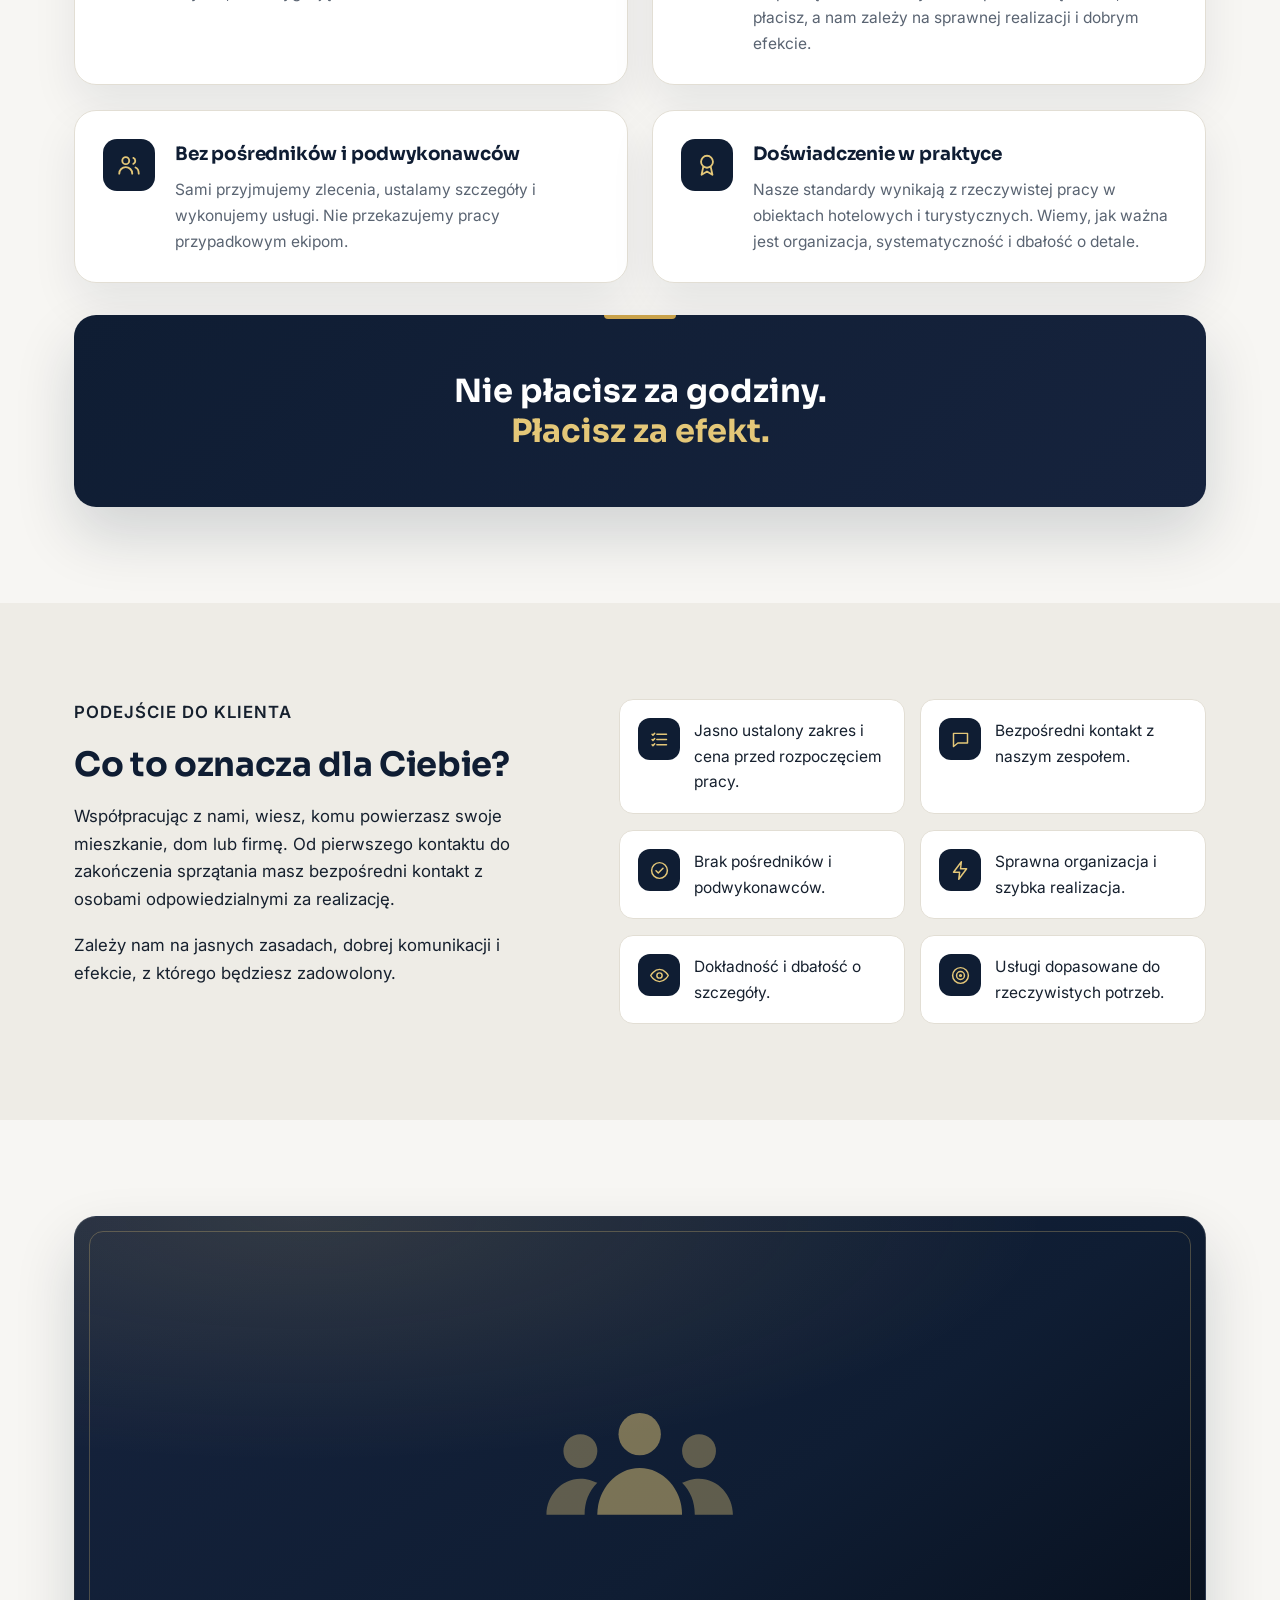
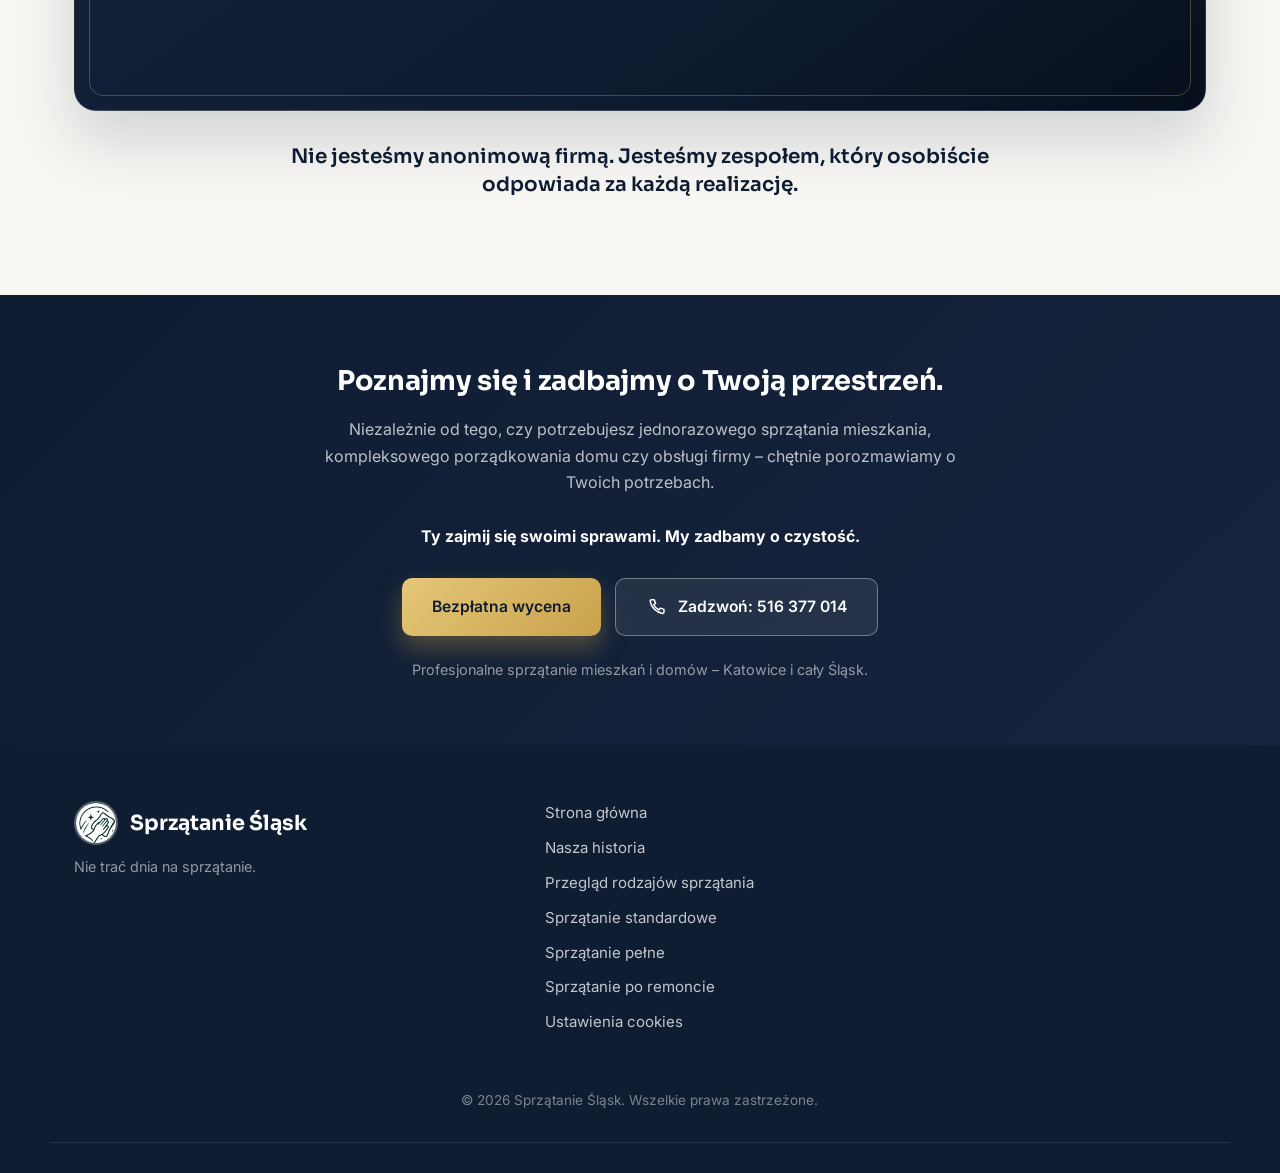
==== commit b4bcd245: "Nasza historia: poprawka znaku w opisie Grzegorza" ====
--- a/Nasza-historia/index.html
+++ b/Nasza-historia/index.html
@@ -137,7 +137,7 @@
           <div class="hist-card-body">
             <h3>Grzegorz</h3>
             <p>Pracowałem we Francji i Irlandii, głównie w luksusowych hotelach, obiektach klasy premium oraz akademikach studenckich. Miałem okazję poznać miejsca, w których czystość i sposób obsługi gości muszą spełniać wysokie wymagania.</p>
-            <p>Praca w Dublinie nauczyła mnie również dobrej organizacji i działania pod presją czasu. Współpracowałem bezpośrednio z menedżerami i klientami, dlatego wiem, jak ważne są nie tylko dokładnie wykonane obowiązki, ale też komunikacja i odpowiedzialność. W naszej firmie zależy mi na tym, żeby klient od początku wiedział, czego mo��e się po nas spodziewać.</p>
+            <p>Praca w Dublinie nauczyła mnie również dobrej organizacji i działania pod presją czasu. Współpracowałem bezpośrednio z menedżerami i klientami, dlatego wiem, jak ważne są nie tylko dokładnie wykonane obowiązki, ale też komunikacja i odpowiedzialność. W naszej firmie zależy mi na tym, żeby klient od początku wiedział, czego może się po nas spodziewać.</p>
           </div>
         </article>
         <article class="hist-card reveal">
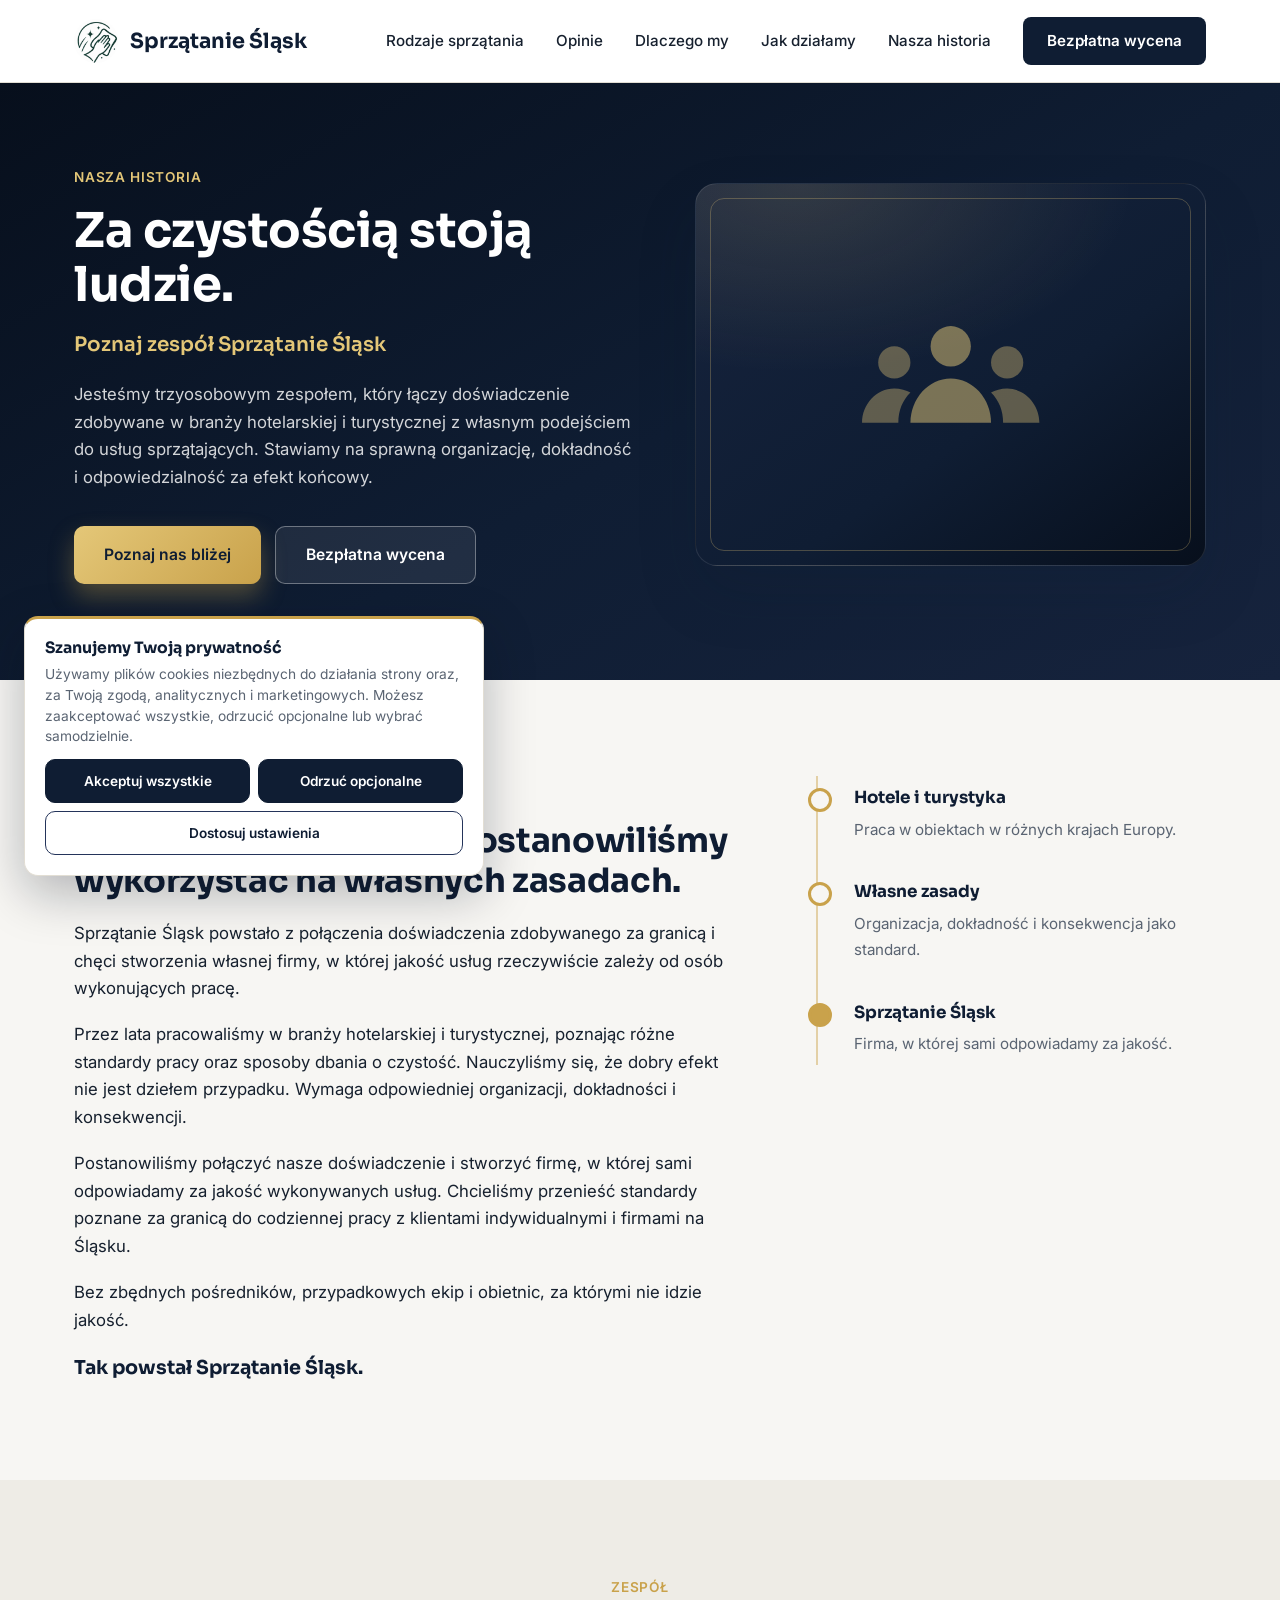
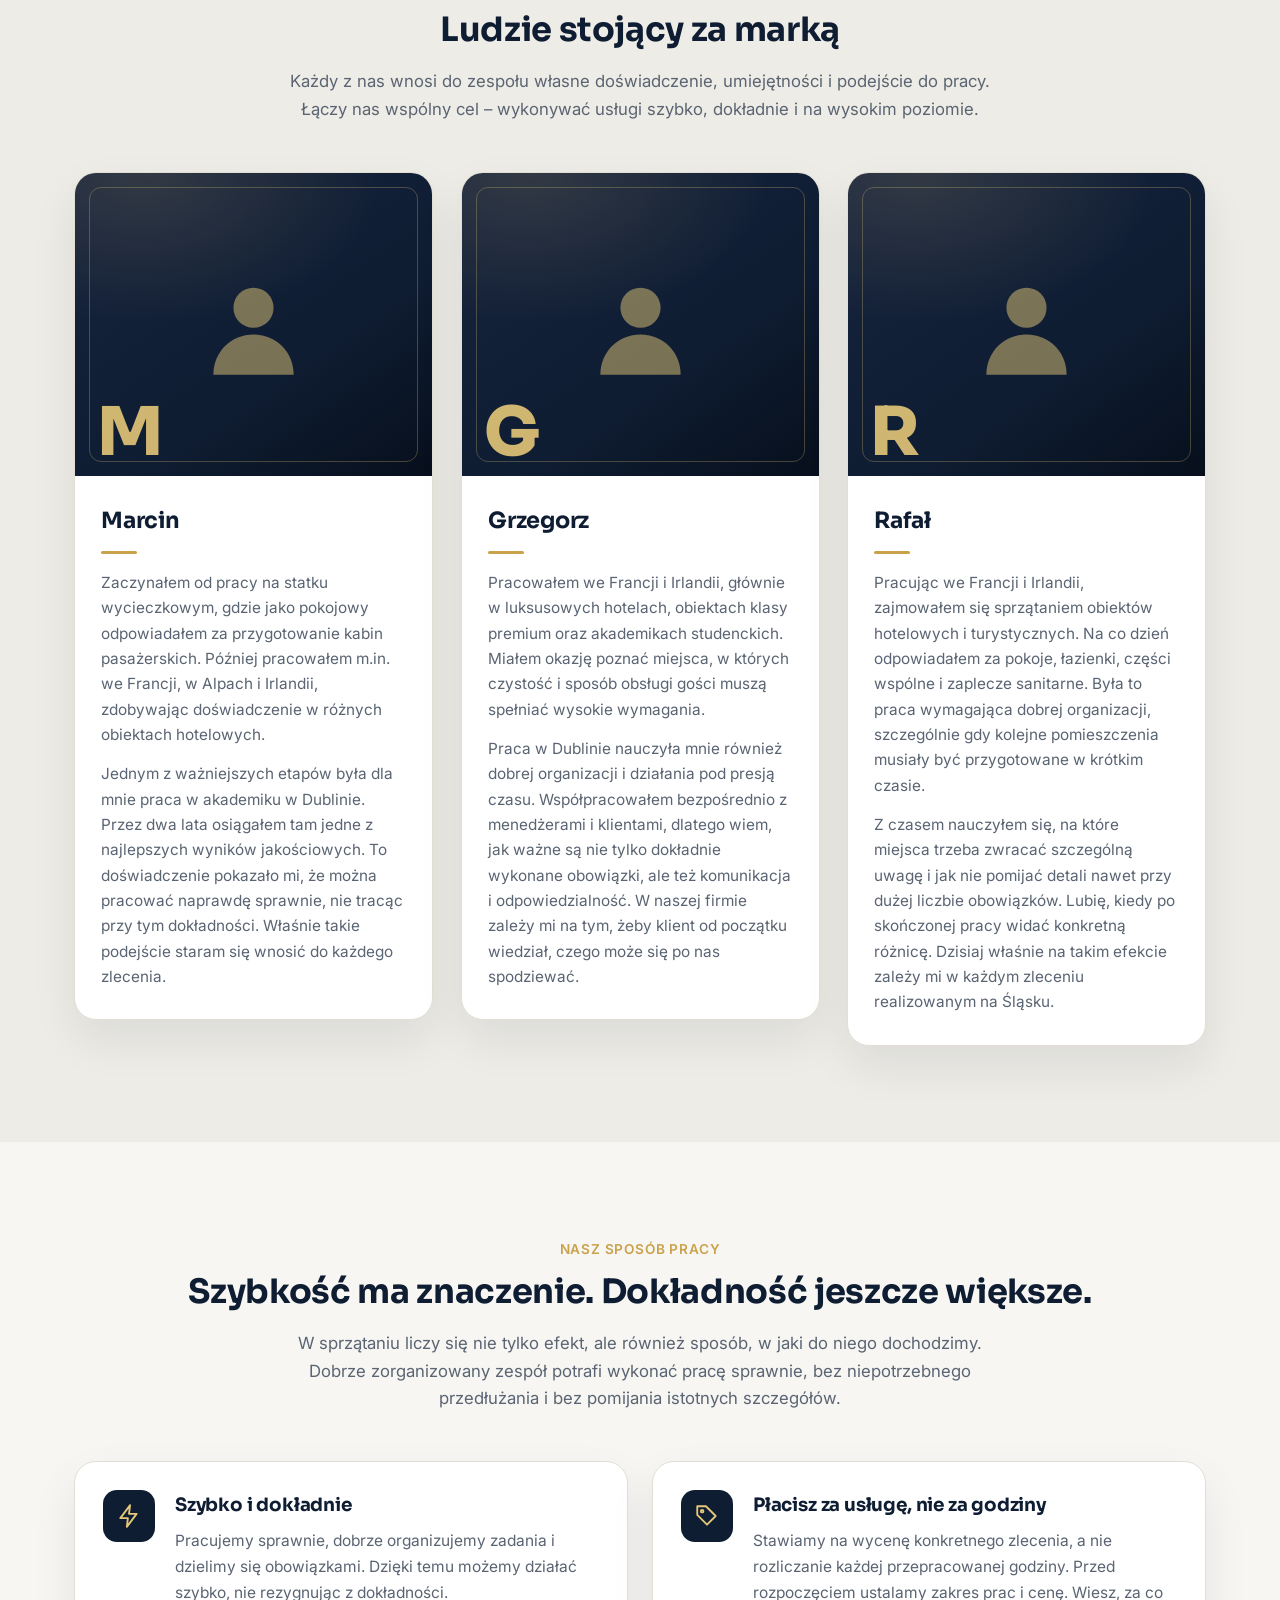
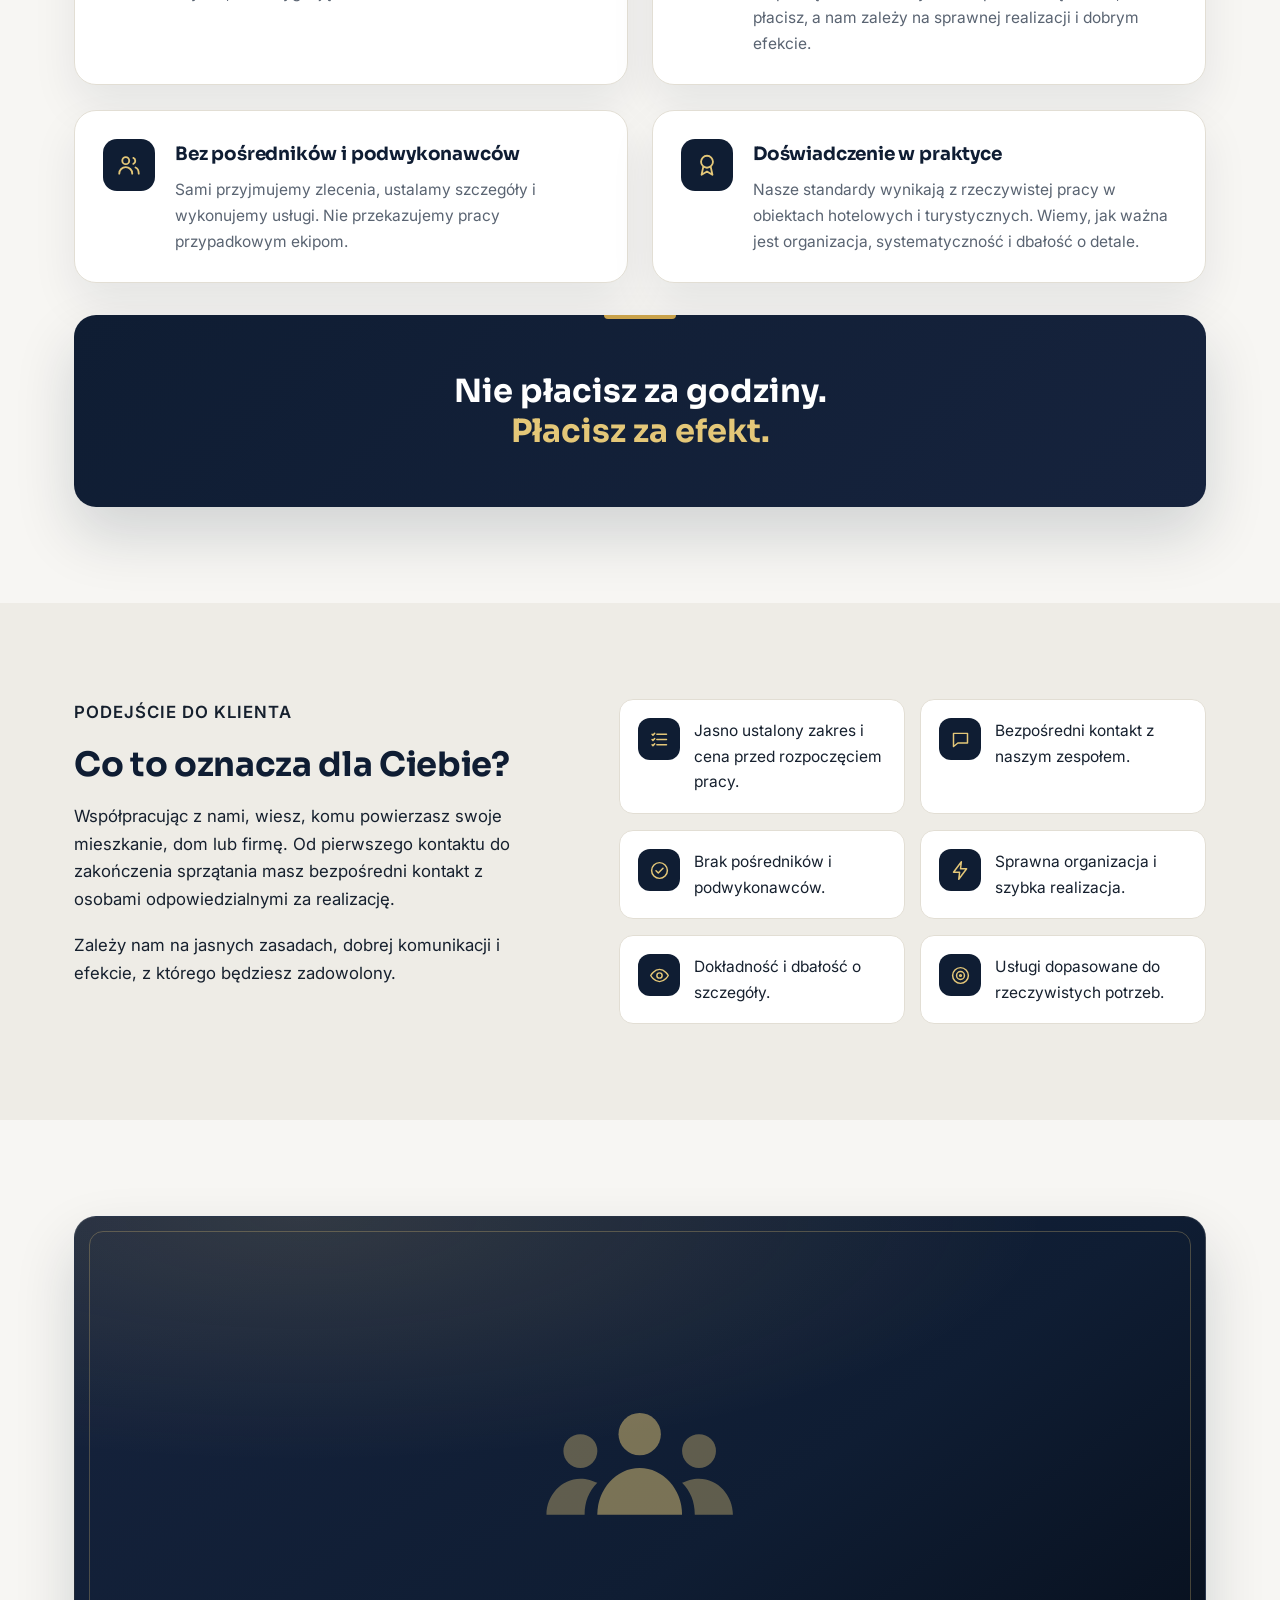
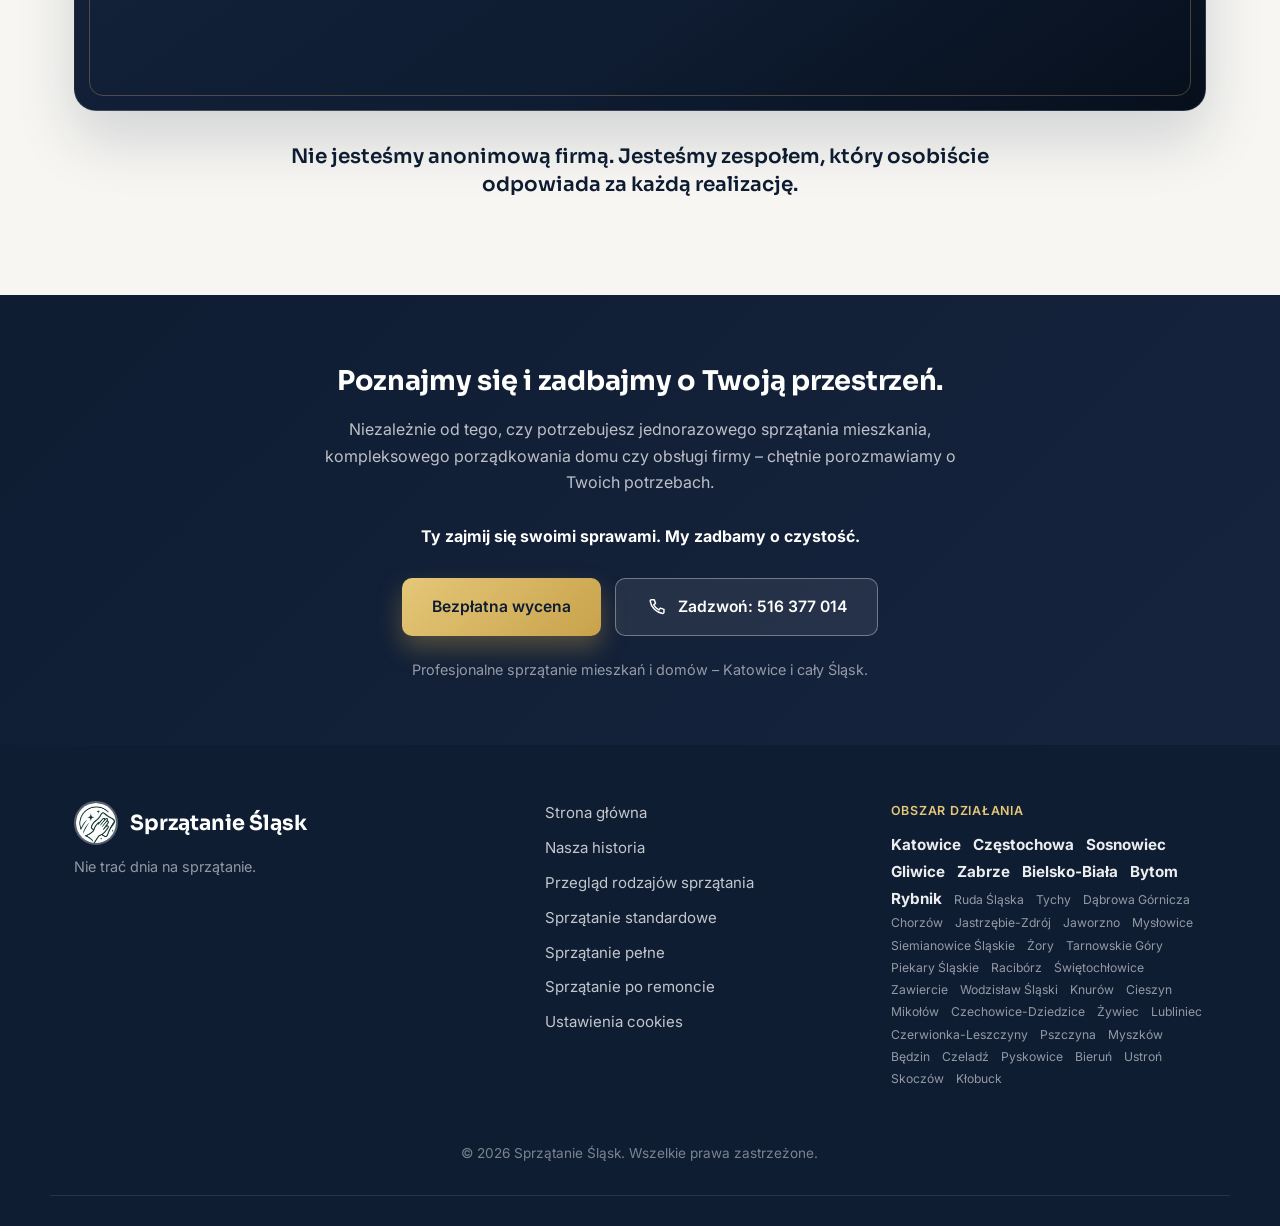
==== commit 51dc5686: "Stopka: lista miast (obszar dzialania)" ====
--- a/Nasza-historia/index.html
+++ b/Nasza-historia/index.html
@@ -34,7 +34,7 @@
 <link rel="preconnect" href="https://fonts.googleapis.com">
 <link rel="preconnect" href="https://fonts.gstatic.com" crossorigin>
 <link href="https://fonts.googleapis.com/css2?family=Sora:wght@600;700;800&family=Inter:wght@400;500;600;700&display=swap" rel="stylesheet">
-<link rel="stylesheet" href="/styles.css?v=5">
+<link rel="stylesheet" href="/styles.css?v=10">
 <link rel="stylesheet" href="/Nasza-historia/historia.css?v=1">
 <link rel="stylesheet" href="/assets/cookies.css?v=1">
 <!-- Cloudflare Web Analytics -->
@@ -242,6 +242,10 @@
         <a href="/sprzatanie-po-remoncie/">Sprzątanie po remoncie</a>
         <a href="#" class="cc-open" data-cc-open>Ustawienia cookies</a>
       </nav>
+      <div class="footer-areas">
+        <p class="footer-areas-title">Obszar działania</p>
+        <ul class="footer-areas-list"><li class="is-major">Katowice</li><li class="is-major">Częstochowa</li><li class="is-major">Sosnowiec</li><li class="is-major">Gliwice</li><li class="is-major">Zabrze</li><li class="is-major">Bielsko-Biała</li><li class="is-major">Bytom</li><li class="is-major">Rybnik</li><li>Ruda Śląska</li><li>Tychy</li><li>Dąbrowa Górnicza</li><li>Chorzów</li><li>Jastrzębie-Zdrój</li><li>Jaworzno</li><li>Mysłowice</li><li>Siemianowice Śląskie</li><li>Żory</li><li>Tarnowskie Góry</li><li>Piekary Śląskie</li><li>Racibórz</li><li>Świętochłowice</li><li>Zawiercie</li><li>Wodzisław Śląski</li><li>Knurów</li><li>Cieszyn</li><li>Mikołów</li><li>Czechowice-Dziedzice</li><li>Żywiec</li><li>Lubliniec</li><li>Czerwionka-Leszczyny</li><li>Pszczyna</li><li>Myszków</li><li>Będzin</li><li>Czeladź</li><li>Pyskowice</li><li>Bieruń</li><li>Ustroń</li><li>Skoczów</li><li>Kłobuck</li></ul>
+      </div>
       <p class="footer-copy">&copy; <span id="year"></span> Sprzątanie Śląsk. Wszelkie prawa zastrzeżone.</p>
     </div>
   </footer>
--- a/styles.css
+++ b/styles.css
@@ -2982,3 +2982,40 @@
     transition: none;
   }
 }
+
+
+/* ===== Stopka: obszar działania (lista miast) ===== */
+.footer-areas-title {
+  color: var(--gold-light);
+  font-size: 0.78rem;
+  font-weight: 600;
+  letter-spacing: 0.06em;
+  text-transform: uppercase;
+  margin-bottom: 12px;
+}
+
+.footer-areas-list {
+  display: flex;
+  flex-wrap: wrap;
+  gap: 4px 12px;
+  align-items: baseline;
+  list-style: none;
+}
+
+.footer-areas-list li {
+  font-size: 0.76rem;
+  color: rgba(255, 255, 255, 0.55);
+  line-height: 1.5;
+}
+
+.footer-areas-list li.is-major {
+  font-size: 0.95rem;
+  font-weight: 700;
+  color: rgba(255, 255, 255, 0.92);
+}
+
+@media (max-width: 960px) {
+  .footer-areas-list {
+    justify-content: center;
+  }
+}
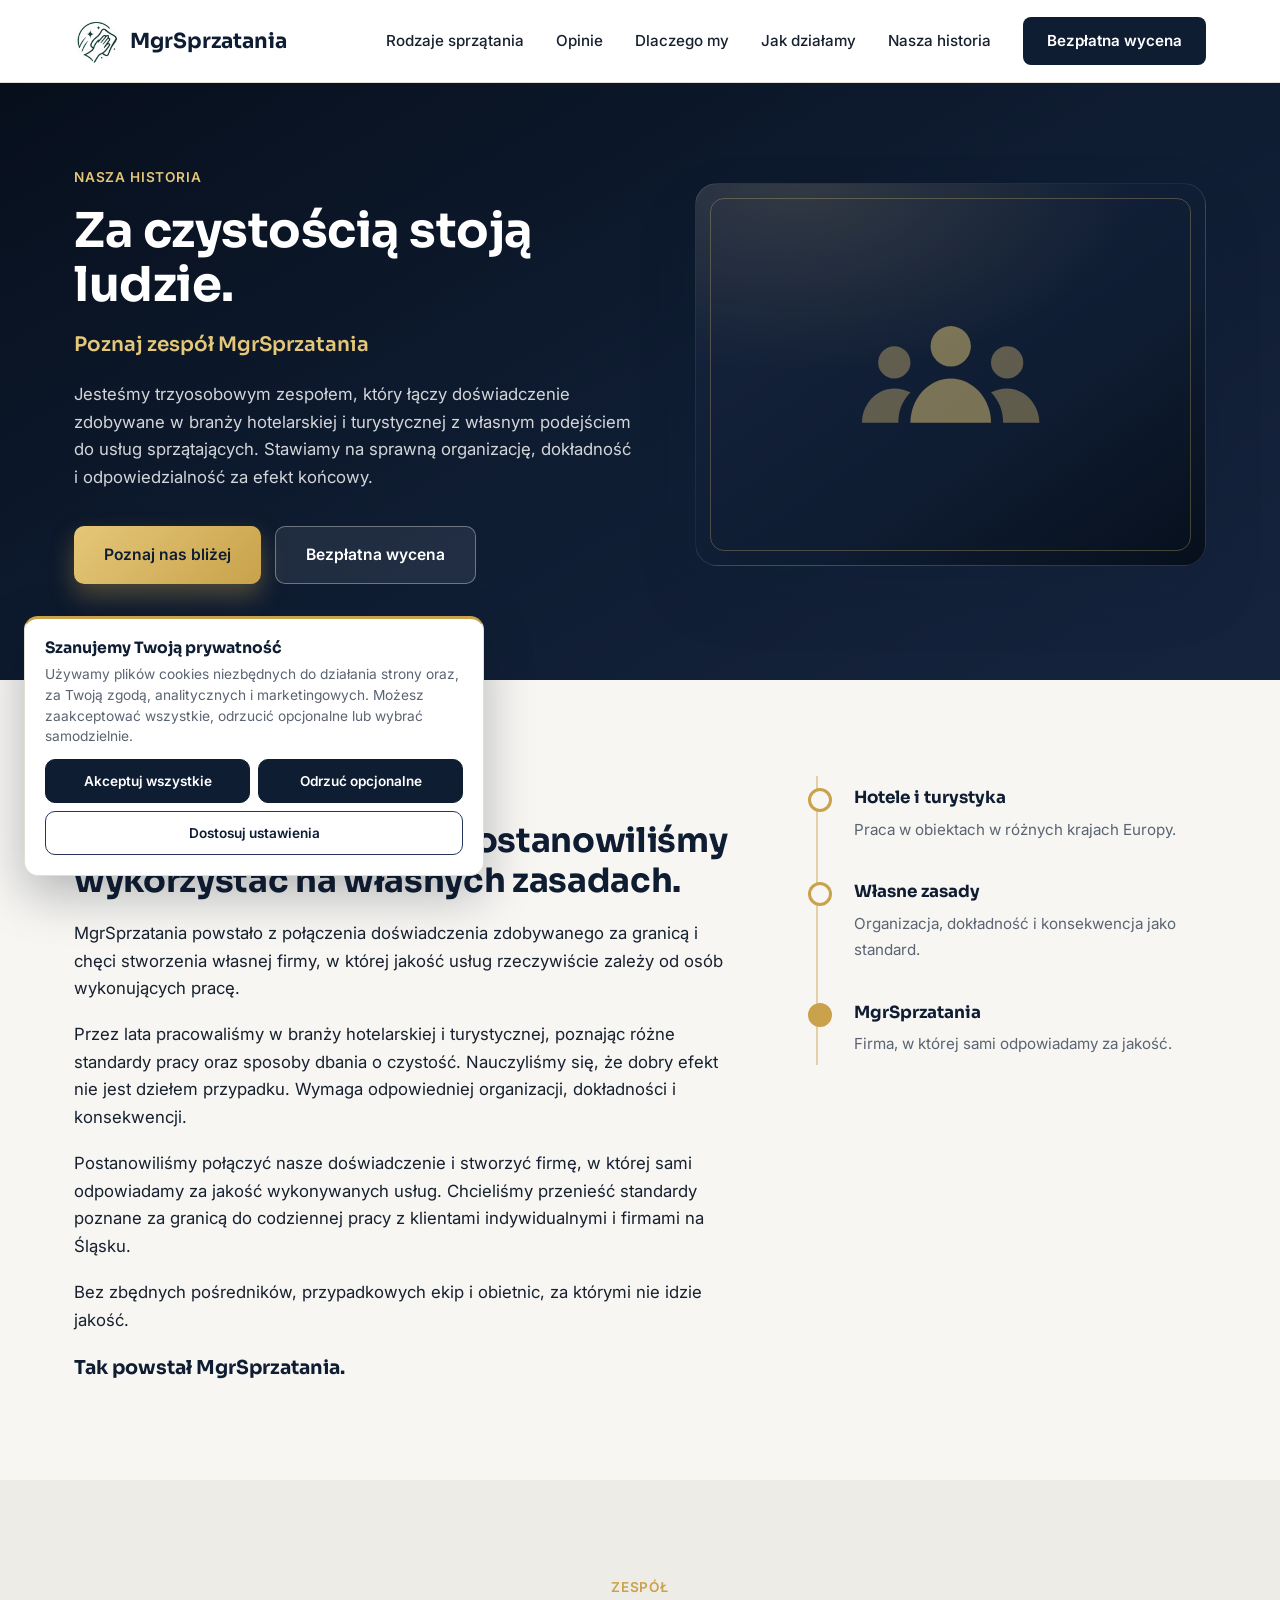
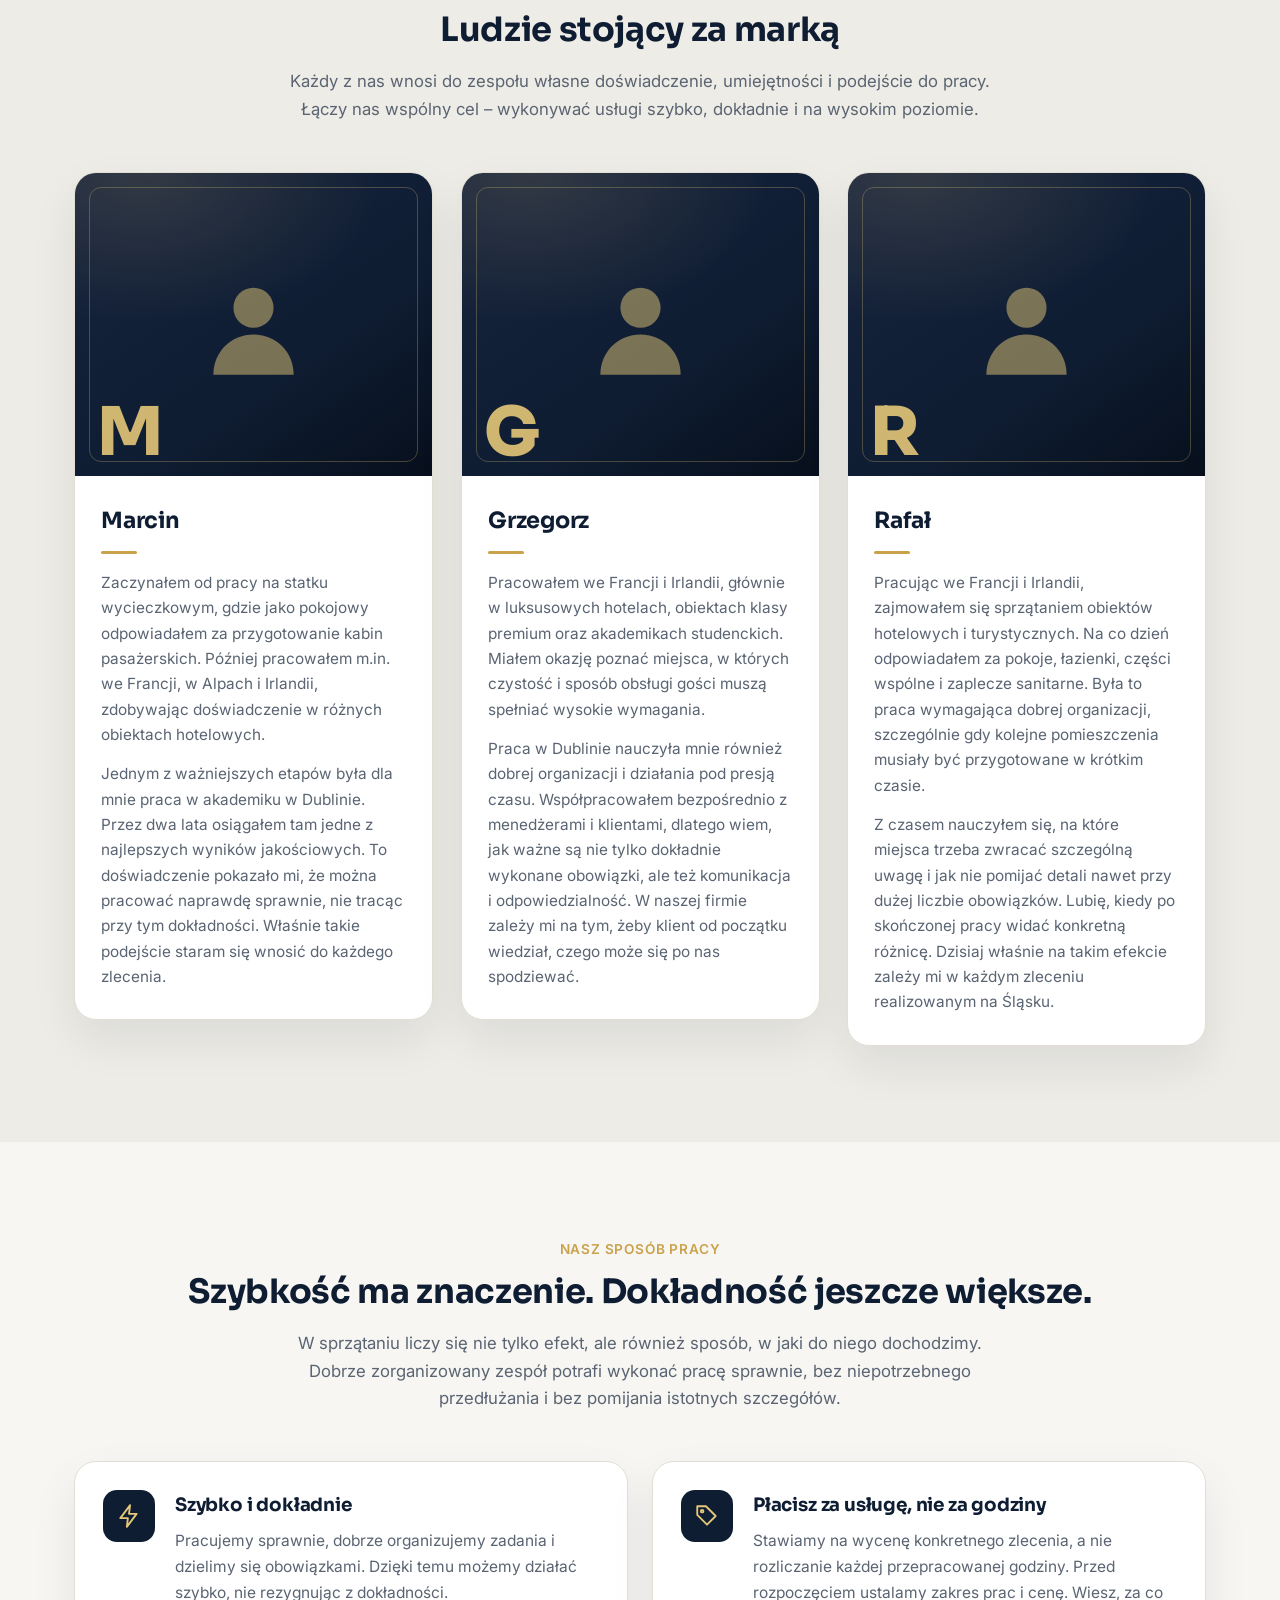
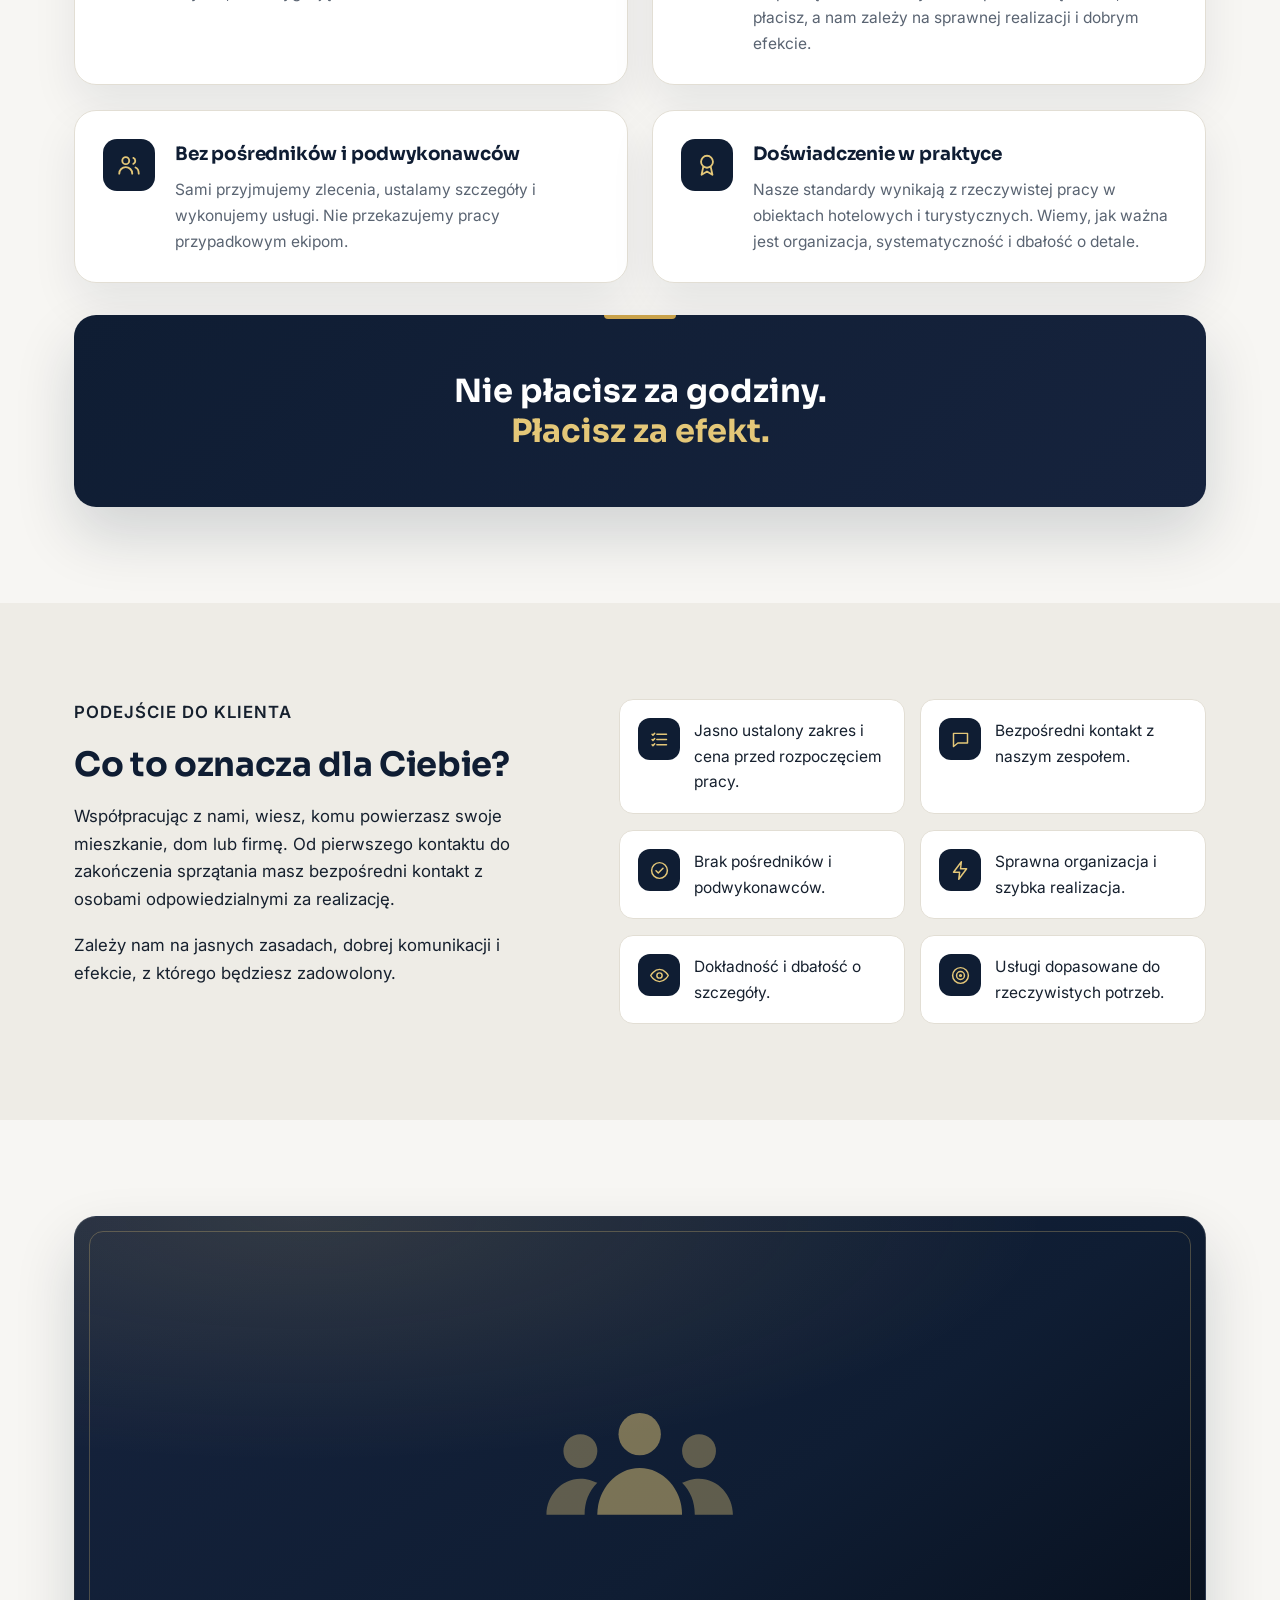
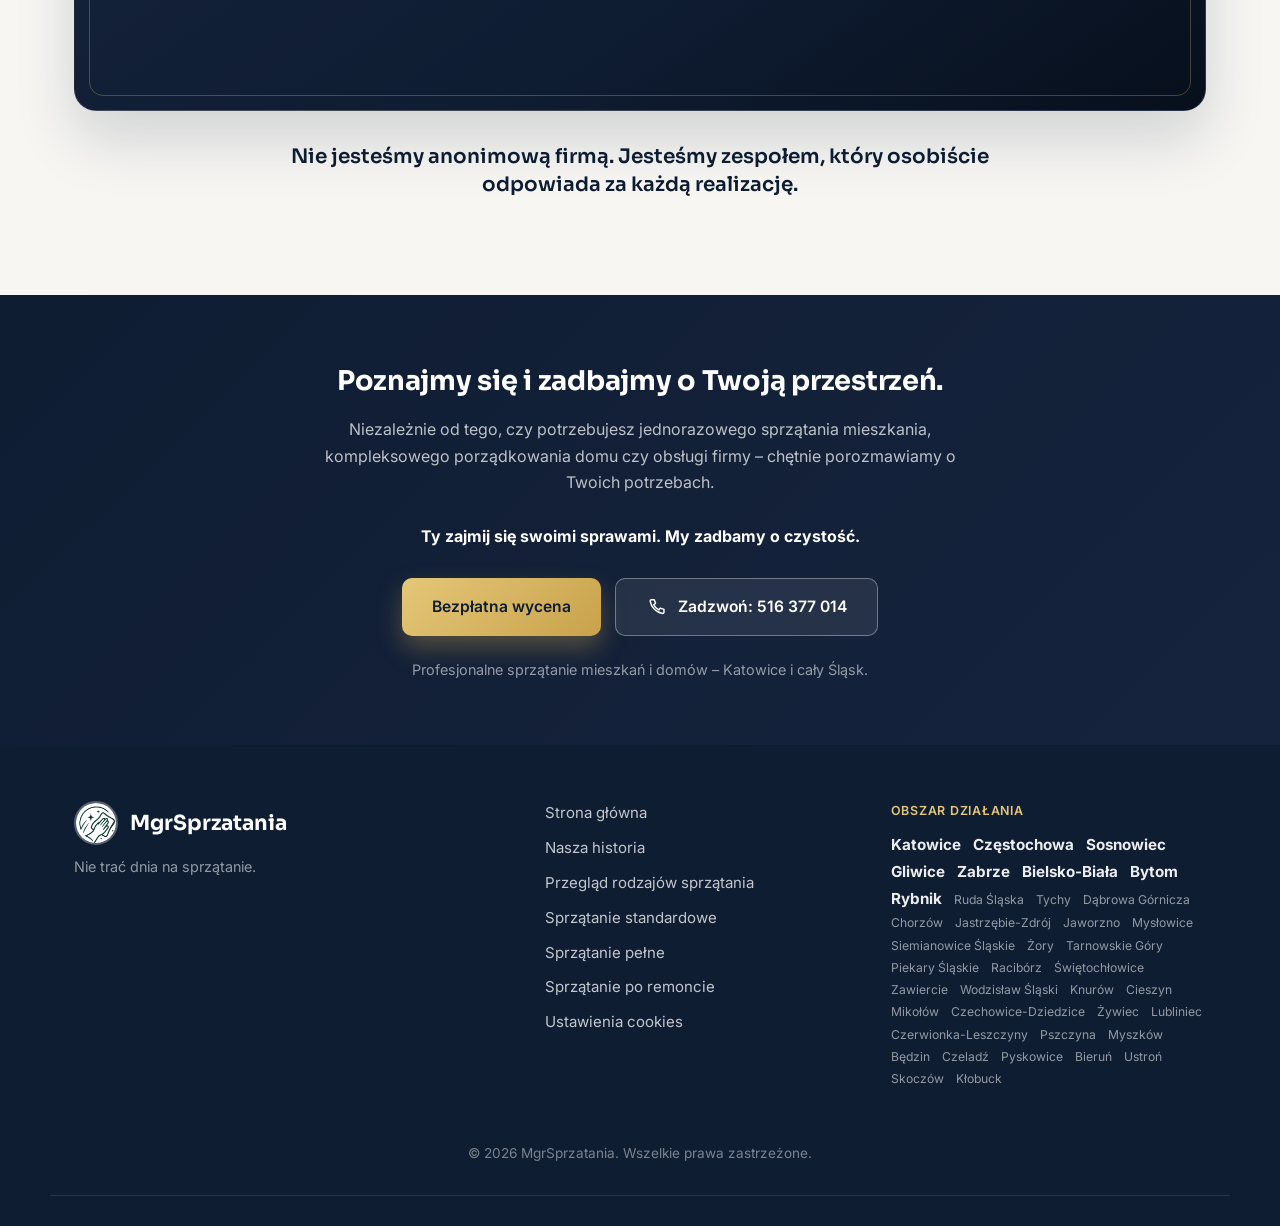
==== commit fb2489c8: "Zmiana nazwy marki: Sprzątanie Śląsk -> MgrSprzatania (teksty; domena bez zmian)" ====
--- a/Nasza-historia/index.html
+++ b/Nasza-historia/index.html
@@ -24,8 +24,8 @@
 <!-- End Google Tag Manager -->
 <meta charset="UTF-8">
 <meta name="viewport" content="width=device-width, initial-scale=1.0">
-<title>O nas – Poznaj zespół Sprzątanie Śląsk</title>
-<meta name="description" content="Poznaj zespół Sprzątanie Śląsk. Doświadczenie hotelowe, szybkie i dokładne sprzątanie, bez pośredników i rozliczania za godziny.">
+<title>O nas – Poznaj zespół MgrSprzatania</title>
+<meta name="description" content="Poznaj zespół MgrSprzatania. Doświadczenie hotelowe, szybkie i dokładne sprzątanie, bez pośredników i rozliczania za godziny.">
 <link rel="canonical" href="https://sprzatanie.slask.pl/Nasza-historia/">
 <link rel="icon" href="/favicon.ico" sizes="any">
 <link rel="icon" type="image/png" sizes="192x192" href="/assets/icon-192.png">
@@ -52,8 +52,8 @@
   <header class="site-header">
     <div class="container header-inner">
       <a href="/" class="logo">
-        <img src="/assets/logo.jpg" alt="Sprzątanie Śląsk – logo" class="logo-img">
-        <span class="logo-text">Sprzątanie Śląsk</span>
+        <img src="/assets/logo.jpg" alt="MgrSprzatania – logo" class="logo-img">
+        <span class="logo-text">MgrSprzatania</span>
       </a>
       <nav class="nav">
         <div class="nav-links">
@@ -75,15 +75,15 @@
       <div>
         <p class="hist-kicker">Nasza historia</p>
         <h1 id="hist-h1">Za czystością stoją ludzie.</h1>
-        <p class="hist-hero-sub">Poznaj zespół Sprzątanie Śląsk</p>
+        <p class="hist-hero-sub">Poznaj zespół MgrSprzatania</p>
         <p class="hist-hero-text">Jesteśmy trzyosobowym zespołem, który łączy doświadczenie zdobywane w branży hotelarskiej i turystycznej z własnym podejściem do usług sprzątających. Stawiamy na sprawną organizację, dokładność i odpowiedzialność za efekt końcowy.</p>
         <div class="hist-actions">
           <a href="#historia" class="btn btn-gold">Poznaj nas bliżej</a>
           <a href="/#kontakt" class="btn btn-ghost">Bezpłatna wycena</a>
         </div>
       </div>
-      <div class="hist-photo" role="img" aria-label="Miejsce na zdjęcie całego zespołu Sprzątanie Śląsk">
-        <!-- Aby dodać zdjęcie zespołu: zastąp zawartość tego bloku znacznikiem <img src="..." alt="Zespół Sprzątanie Śląsk – firma sprzątająca na Śląsku"> -->
+      <div class="hist-photo" role="img" aria-label="Miejsce na zdjęcie całego zespołu MgrSprzatania">
+        <!-- Aby dodać zdjęcie zespołu: zastąp zawartość tego bloku znacznikiem <img src="..." alt="Zespół MgrSprzatania – firma sprzątająca na Śląsku"> -->
         <svg class="hist-photo-icon" viewBox="0 0 96 64" fill="currentColor" aria-hidden="true"><circle cx="48" cy="18" r="10"/><path d="M28 56c0-12 9-22 20-22s20 10 20 22z"/><circle cx="20" cy="26" r="8" opacity=".75"/><path d="M4 56c0-9 7-17 16-17 3 0 6 1 8 2-4 4-6 9-6 15z" opacity=".75"/><circle cx="76" cy="26" r="8" opacity=".75"/><path d="M92 56c0-9-7-17-16-17-3 0-6 1-8 2 4 4 6 9 6 15z" opacity=".75"/></svg>
       </div>
     </div>
@@ -95,16 +95,16 @@
       <div class="hist-story-text">
         <p class="hist-eyebrow reveal">Historia firmy</p>
         <h2 class="hist-title reveal" id="hist-h-historia">Doświadczenie, które postanowiliśmy wykorzystać na własnych zasadach.</h2>
-        <p class="reveal">Sprzątanie Śląsk powstało z połączenia doświadczenia zdobywanego za granicą i chęci stworzenia własnej firmy, w której jakość usług rzeczywiście zależy od osób wykonujących pracę.</p>
+        <p class="reveal">MgrSprzatania powstało z połączenia doświadczenia zdobywanego za granicą i chęci stworzenia własnej firmy, w której jakość usług rzeczywiście zależy od osób wykonujących pracę.</p>
         <p class="reveal">Przez lata pracowaliśmy w branży hotelarskiej i turystycznej, poznając różne standardy pracy oraz sposoby dbania o czystość. Nauczyliśmy się, że dobry efekt nie jest dziełem przypadku. Wymaga odpowiedniej organizacji, dokładności i konsekwencji.</p>
         <p class="reveal">Postanowiliśmy połączyć nasze doświadczenie i stworzyć firmę, w której sami odpowiadamy za jakość wykonywanych usług. Chcieliśmy przenieść standardy poznane za granicą do codziennej pracy z klientami indywidualnymi i firmami na Śląsku.</p>
         <p class="reveal">Bez zbędnych pośredników, przypadkowych ekip i obietnic, za którymi nie idzie jakość.</p>
-        <p class="hist-story-closing reveal">Tak powstał Sprzątanie Śląsk.</p>
+        <p class="hist-story-closing reveal">Tak powstał MgrSprzatania.</p>
       </div>
       <div class="hist-path reveal" aria-label="Droga do powstania firmy">
         <div class="hist-path-step"><strong>Hotele i turystyka</strong><span>Praca w obiektach w różnych krajach Europy.</span></div>
         <div class="hist-path-step"><strong>Własne zasady</strong><span>Organizacja, dokładność i konsekwencja jako standard.</span></div>
-        <div class="hist-path-step"><strong>Sprzątanie Śląsk</strong><span>Firma, w której sami odpowiadamy za jakość.</span></div>
+        <div class="hist-path-step"><strong>MgrSprzatania</strong><span>Firma, w której sami odpowiadamy za jakość.</span></div>
       </div>
     </div>
   </section>
@@ -119,8 +119,8 @@
       </div>
       <div class="hist-team-grid">
         <article class="hist-card reveal">
-          <div class="hist-photo" role="img" aria-label="Miejsce na zdjęcie: Marcin, zespół Sprzątanie Śląsk">
-            <!-- Aby dodać zdjęcie: zastąp zawartość tego bloku znacznikiem <img src="..." alt="Marcin – Sprzątanie Śląsk" loading="lazy"> -->
+          <div class="hist-photo" role="img" aria-label="Miejsce na zdjęcie: Marcin, zespół MgrSprzatania">
+            <!-- Aby dodać zdjęcie: zastąp zawartość tego bloku znacznikiem <img src="..." alt="Marcin – MgrSprzatania" loading="lazy"> -->
             <svg class="hist-photo-icon" viewBox="0 0 64 64" fill="currentColor" aria-hidden="true"><circle cx="32" cy="22" r="12"/><path d="M8 62c0-14 11-24 24-24s24 10 24 24z"/></svg><span class="hist-initial" aria-hidden="true">M</span>
           </div>
           <div class="hist-card-body">
@@ -130,8 +130,8 @@
           </div>
         </article>
         <article class="hist-card reveal">
-          <div class="hist-photo" role="img" aria-label="Miejsce na zdjęcie: Grzegorz, zespół Sprzątanie Śląsk">
-            <!-- Aby dodać zdjęcie: zastąp zawartość tego bloku znacznikiem <img src="..." alt="Grzegorz – Sprzątanie Śląsk" loading="lazy"> -->
+          <div class="hist-photo" role="img" aria-label="Miejsce na zdjęcie: Grzegorz, zespół MgrSprzatania">
+            <!-- Aby dodać zdjęcie: zastąp zawartość tego bloku znacznikiem <img src="..." alt="Grzegorz – MgrSprzatania" loading="lazy"> -->
             <svg class="hist-photo-icon" viewBox="0 0 64 64" fill="currentColor" aria-hidden="true"><circle cx="32" cy="22" r="12"/><path d="M8 62c0-14 11-24 24-24s24 10 24 24z"/></svg><span class="hist-initial" aria-hidden="true">G</span>
           </div>
           <div class="hist-card-body">
@@ -141,8 +141,8 @@
           </div>
         </article>
         <article class="hist-card reveal">
-          <div class="hist-photo" role="img" aria-label="Miejsce na zdjęcie: Rafał, zespół Sprzątanie Śląsk">
-            <!-- Aby dodać zdjęcie: zastąp zawartość tego bloku znacznikiem <img src="..." alt="Rafał – Sprzątanie Śląsk" loading="lazy"> -->
+          <div class="hist-photo" role="img" aria-label="Miejsce na zdjęcie: Rafał, zespół MgrSprzatania">
+            <!-- Aby dodać zdjęcie: zastąp zawartość tego bloku znacznikiem <img src="..." alt="Rafał – MgrSprzatania" loading="lazy"> -->
             <svg class="hist-photo-icon" viewBox="0 0 64 64" fill="currentColor" aria-hidden="true"><circle cx="32" cy="22" r="12"/><path d="M8 62c0-14 11-24 24-24s24 10 24 24z"/></svg><span class="hist-initial" aria-hidden="true">R</span>
           </div>
           <div class="hist-card-body">
@@ -199,8 +199,8 @@
   <section class="hist-section hist-team-photo" aria-label="Zdjęcie zespołu">
     <div class="container">
       <figure class="reveal">
-        <div class="hist-photo" role="img" aria-label="Miejsce na wspólne zdjęcie zespołu Sprzątanie Śląsk">
-          <!-- Aby dodać zdjęcie: zastąp zawartość tego bloku znacznikiem <img src="..." alt="Zespół Sprzątanie Śląsk – profesjonalne sprzątanie na Śląsku" loading="lazy"> -->
+        <div class="hist-photo" role="img" aria-label="Miejsce na wspólne zdjęcie zespołu MgrSprzatania">
+          <!-- Aby dodać zdjęcie: zastąp zawartość tego bloku znacznikiem <img src="..." alt="Zespół MgrSprzatania – profesjonalne sprzątanie na Śląsku" loading="lazy"> -->
           <svg class="hist-photo-icon" viewBox="0 0 96 64" fill="currentColor" aria-hidden="true"><circle cx="48" cy="18" r="10"/><path d="M28 56c0-12 9-22 20-22s20 10 20 22z"/><circle cx="20" cy="26" r="8" opacity=".75"/><path d="M4 56c0-9 7-17 16-17 3 0 6 1 8 2-4 4-6 9-6 15z" opacity=".75"/><circle cx="76" cy="26" r="8" opacity=".75"/><path d="M92 56c0-9-7-17-16-17-3 0-6 1-8 2 4 4 6 9 6 15z" opacity=".75"/></svg>
         </div>
         <figcaption class="hist-team-caption">Nie jesteśmy anonimową firmą. Jesteśmy zespołem, który osobiście odpowiada za każdą realizację.</figcaption>
@@ -228,8 +228,8 @@
     <div class="container footer-inner">
       <div class="footer-brand">
         <div class="logo">
-          <img src="/assets/logo.jpg" alt="Sprzątanie Śląsk – logo" class="logo-img">
-          <span class="logo-text">Sprzątanie Śląsk</span>
+          <img src="/assets/logo.jpg" alt="MgrSprzatania – logo" class="logo-img">
+          <span class="logo-text">MgrSprzatania</span>
         </div>
         <p class="footer-tagline">Nie trać dnia na sprzątanie.</p>
       </div>
@@ -246,7 +246,7 @@
         <p class="footer-areas-title">Obszar działania</p>
         <ul class="footer-areas-list"><li class="is-major">Katowice</li><li class="is-major">Częstochowa</li><li class="is-major">Sosnowiec</li><li class="is-major">Gliwice</li><li class="is-major">Zabrze</li><li class="is-major">Bielsko-Biała</li><li class="is-major">Bytom</li><li class="is-major">Rybnik</li><li>Ruda Śląska</li><li>Tychy</li><li>Dąbrowa Górnicza</li><li>Chorzów</li><li>Jastrzębie-Zdrój</li><li>Jaworzno</li><li>Mysłowice</li><li>Siemianowice Śląskie</li><li>Żory</li><li>Tarnowskie Góry</li><li>Piekary Śląskie</li><li>Racibórz</li><li>Świętochłowice</li><li>Zawiercie</li><li>Wodzisław Śląski</li><li>Knurów</li><li>Cieszyn</li><li>Mikołów</li><li>Czechowice-Dziedzice</li><li>Żywiec</li><li>Lubliniec</li><li>Czerwionka-Leszczyny</li><li>Pszczyna</li><li>Myszków</li><li>Będzin</li><li>Czeladź</li><li>Pyskowice</li><li>Bieruń</li><li>Ustroń</li><li>Skoczów</li><li>Kłobuck</li></ul>
       </div>
-      <p class="footer-copy">&copy; <span id="year"></span> Sprzątanie Śląsk. Wszelkie prawa zastrzeżone.</p>
+      <p class="footer-copy">&copy; <span id="year"></span> MgrSprzatania. Wszelkie prawa zastrzeżone.</p>
     </div>
   </footer>
 
